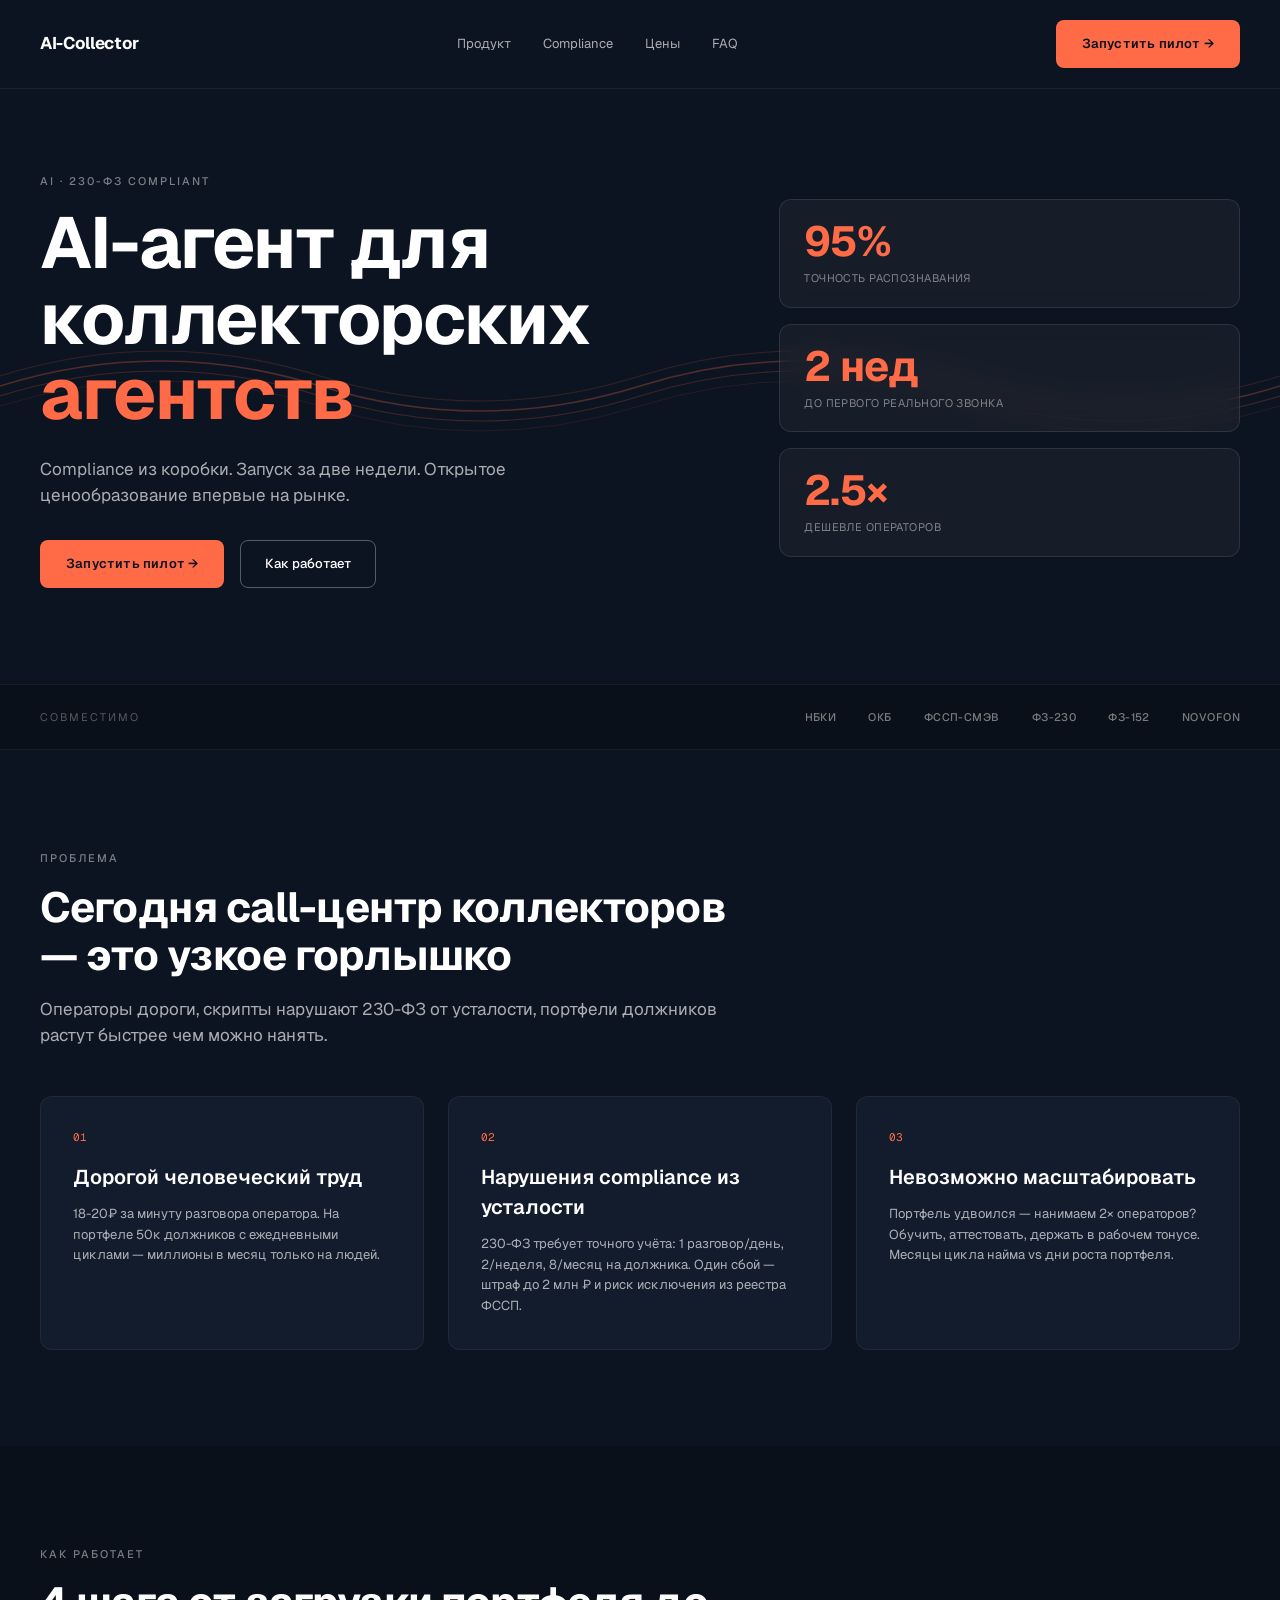
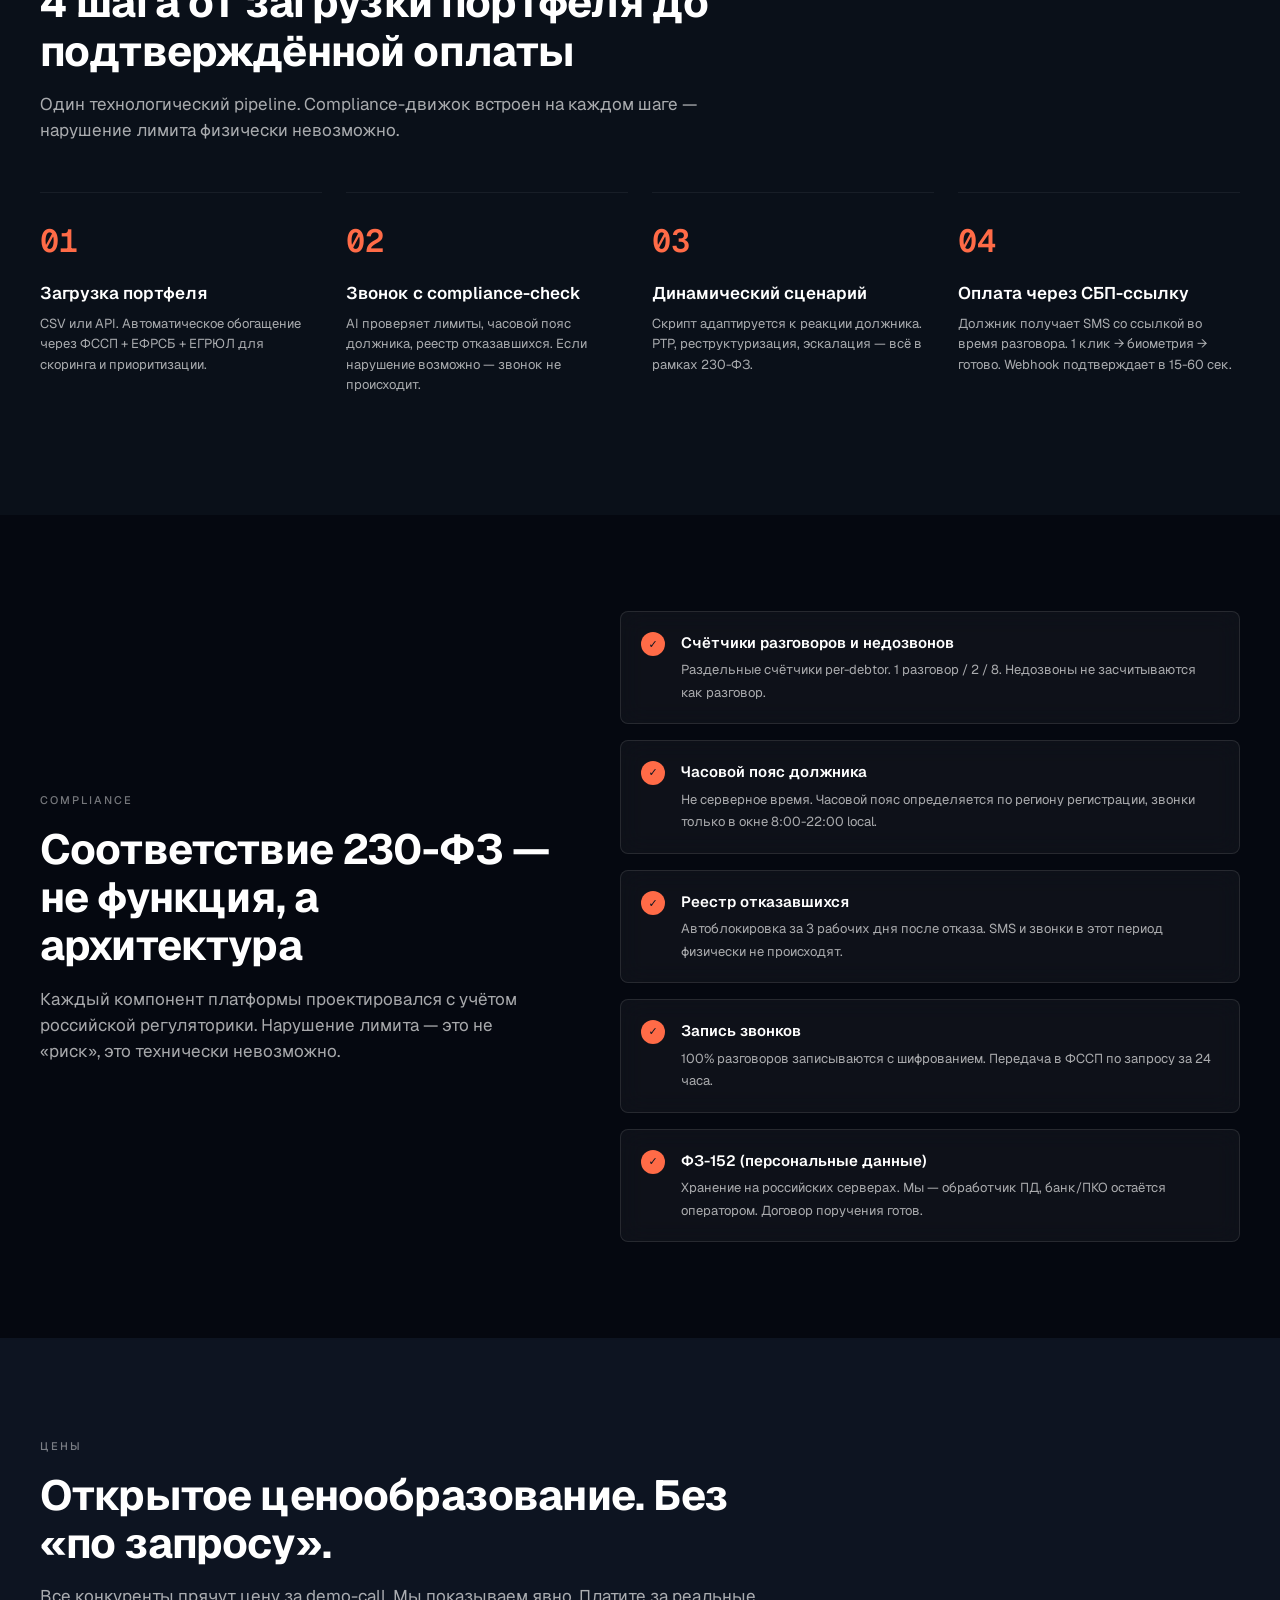
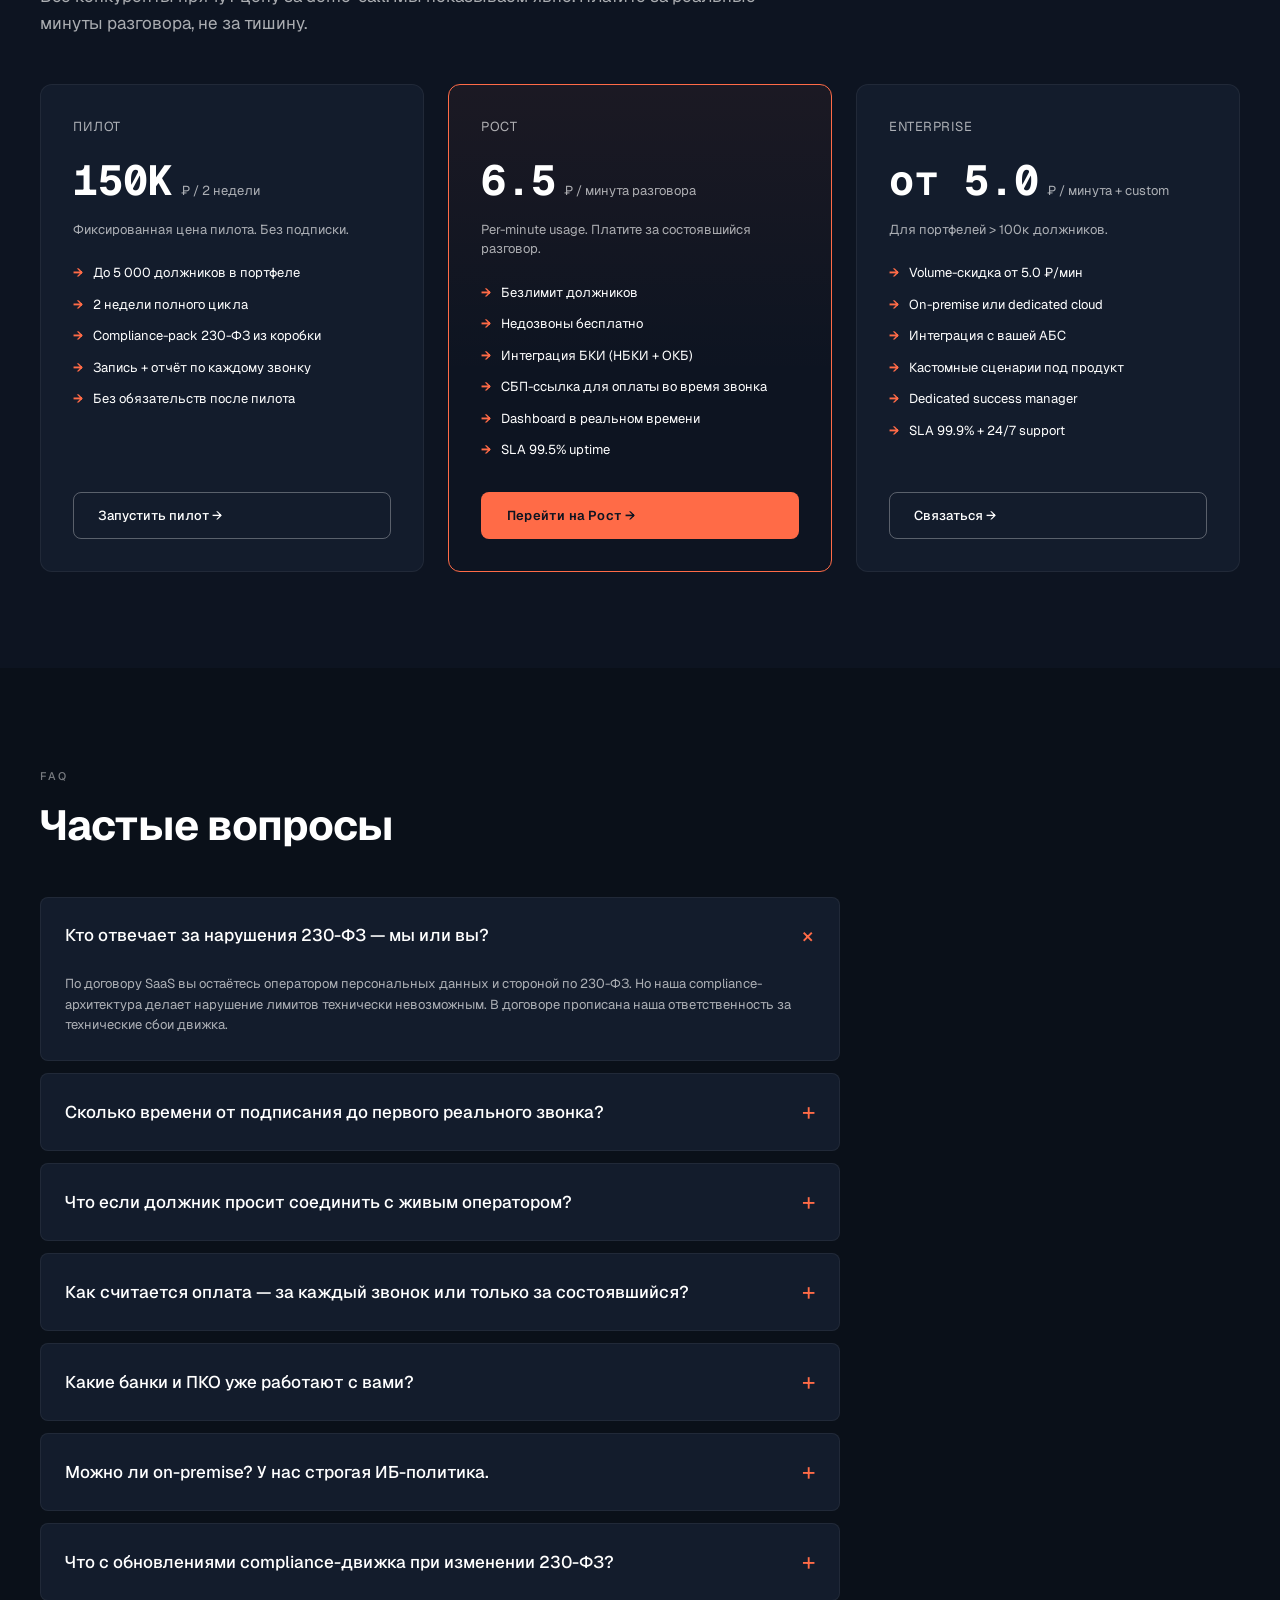
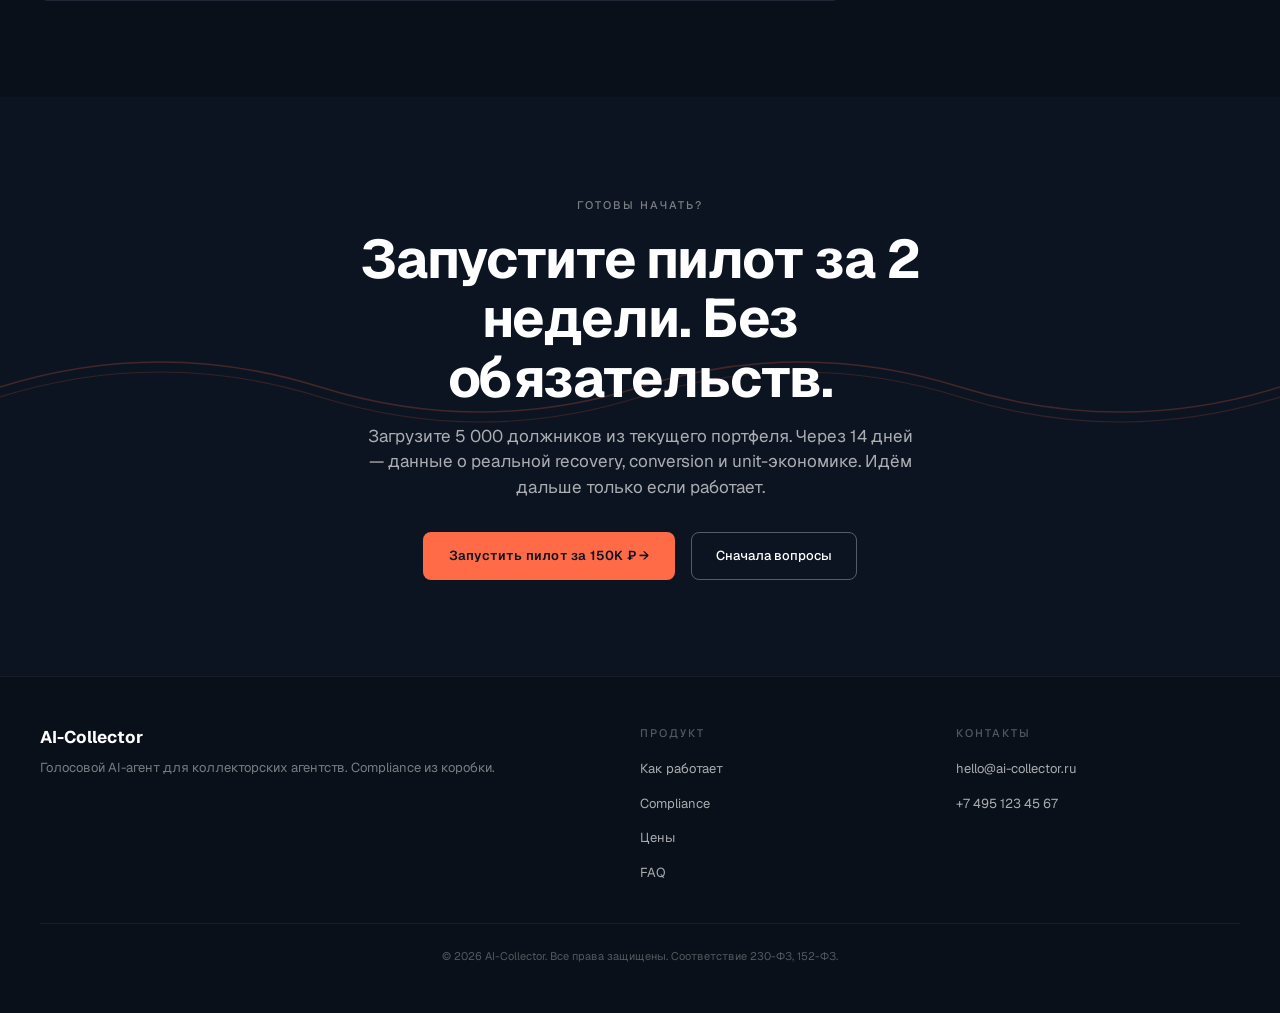
==== index.html @ 18d07b57 "fix(design): F6 remove .reveal from FAQ items — text-heavy section, animation adds nothing + fixes i" ====
<!DOCTYPE html>
<html lang="ru">
<head>
  <meta charset="UTF-8">
  <meta name="viewport" content="width=device-width, initial-scale=1.0">
  <title>AI-Collector — голосовой AI-агент для коллекторских агентств</title>
  <meta name="description" content="Compliance из коробки. Запуск за две недели. Открытое ценообразование впервые на рынке российских коллекторских ПКО.">

  <!-- SEO -->
  <link rel="canonical" href="https://shmelkovfedor.github.io/ai-collector-site/">
  <meta name="keywords" content="AI коллектор, голосовой бот, 230-ФЗ, коллекторские агентства, ПКО, взыскание задолженности">

  <!-- Open Graph -->
  <meta property="og:type" content="website">
  <meta property="og:title" content="AI-Collector — голосовой AI-агент для коллекторских агентств">
  <meta property="og:description" content="Compliance из коробки. Запуск за две недели. Открытое ценообразование впервые на рынке.">
  <meta property="og:image" content="https://shmelkovfedor.github.io/ai-collector-site/assets/og-image.png">
  <meta property="og:url" content="https://shmelkovfedor.github.io/ai-collector-site/">

  <!-- Twitter -->
  <meta name="twitter:card" content="summary_large_image">
  <meta name="twitter:title" content="AI-Collector — голосовой AI-агент для коллекторских агентств">
  <meta name="twitter:description" content="Compliance из коробки. Запуск за две недели.">
  <meta name="twitter:image" content="https://shmelkovfedor.github.io/ai-collector-site/assets/og-image.png">

  <!-- Favicon -->
  <link rel="icon" type="image/svg+xml" href="assets/favicon.svg">
  <link rel="apple-touch-icon" href="assets/apple-touch-icon.png">

  <!-- Geist font from Google Fonts CDN -->
  <link rel="preconnect" href="https://fonts.googleapis.com">
  <link rel="preconnect" href="https://fonts.gstatic.com" crossorigin>
  <link href="https://fonts.googleapis.com/css2?family=Geist:wght@400;500;600;700&family=Geist+Mono:wght@500;600&display=swap" rel="stylesheet">

  <style>
    /* ============================================
       AI-Collector — Design Tokens
       Source: <vault>/Проекты/AI-Collector/DESIGN.md
       ============================================ */

    * { margin: 0; padding: 0; box-sizing: border-box; }

    :root {
      --bg: #0D1421;
      --bg-alt: #0a1019;
      --bg-surface: #131C2C;
      --ink: #FFFFFF;
      --ink-muted: rgba(255,255,255,0.65);
      --ink-subtle: rgba(255,255,255,0.45);
      --ink-quiet: rgba(255,255,255,0.30);
      --accent: #FF6B47;
      --accent-deep: #E04E29;
      --accent-soft: rgba(255,107,71,0.12);
      --glass-bg: rgba(255,255,255,0.04);
      --glass-border: rgba(255,255,255,0.10);
      --hairline: rgba(255,255,255,0.06);
      --font-sans: 'Geist', -apple-system, system-ui, sans-serif;
      --font-mono: 'Geist Mono', ui-monospace, monospace;
      --text-xs: 11px;
      --text-sm: 13px;
      --text-base: 15px;
      --text-md: 17px;
      --text-lg: 20px;
      --text-xl: 24px;
      --text-2xl: 32px;
      --text-3xl: 42px;
      --text-4xl: 54px;
      --text-hero: 72px;
      --ls-tight: -0.02em;
      --ls-normal: 0;
      --ls-wide: 0.04em;
      --ls-extra: 2px;
      --space-1: 4px;
      --space-2: 8px;
      --space-3: 12px;
      --space-4: 16px;
      --space-5: 20px;
      --space-6: 24px;
      --space-8: 32px;
      --space-10: 40px;
      --space-12: 48px;
      --space-16: 64px;
      --space-20: 80px;
      --space-24: 96px;
      --space-32: 128px;
      --radius-sm: 4px;
      --radius-md: 8px;
      --radius-lg: 12px;
      --radius-full: 9999px;
    }

    html, body {
      background: var(--bg);
      color: var(--ink);
      font-family: var(--font-sans);
      font-size: var(--text-base);
      line-height: 1.5;
      -webkit-font-smoothing: antialiased;
      -moz-osx-font-smoothing: grayscale;
    }

    body { overflow-x: hidden; }
    a { color: inherit; text-decoration: none; }
    button { font-family: inherit; cursor: pointer; border: none; background: none; }

    .container {
      max-width: 1280px;
      margin: 0 auto;
      padding: 0 var(--space-10);
    }

    @media (max-width: 768px) {
      .container { padding: 0 var(--space-6); }
    }

    /* ============================================
       Components
       ============================================ */

    .eyebrow {
      font-size: var(--text-xs);
      letter-spacing: var(--ls-extra);
      text-transform: uppercase;
      color: var(--ink-subtle);
      font-weight: 500;
      display: inline-block;
      margin-bottom: var(--space-4);
    }

    .glass-card {
      background: var(--glass-bg);
      border: 1px solid var(--glass-border);
      backdrop-filter: blur(12px);
      -webkit-backdrop-filter: blur(12px);
      border-radius: var(--radius-lg);
      padding: var(--space-5) var(--space-6);
    }

    .glass-card-metric {
      font-family: var(--font-sans);
      font-size: var(--text-3xl);
      font-weight: 700;
      color: var(--accent);
      font-variant-numeric: tabular-nums;
      line-height: 1;
      letter-spacing: var(--ls-tight);
    }

    .glass-card-label {
      font-size: var(--text-xs);
      color: var(--ink-subtle);
      margin-top: var(--space-2);
      letter-spacing: var(--ls-wide);
      text-transform: uppercase;
    }

    .cta-primary {
      background: var(--accent);
      color: var(--bg);
      padding: 14px 26px;
      border-radius: var(--radius-md);
      font-weight: 600;
      font-size: var(--text-sm);
      letter-spacing: 0.2px;
      transition: background-color 120ms ease-out;
      display: inline-flex;
      align-items: center;
      gap: 8px;
    }

    .cta-primary:hover { background: var(--accent-deep); }

    .cta-ghost {
      background: transparent;
      color: var(--ink);
      border: 1px solid var(--ink-quiet);
      padding: 13px 24px;
      border-radius: var(--radius-md);
      font-weight: 500;
      font-size: var(--text-sm);
      transition: border-color 120ms ease-out, background-color 120ms ease-out;
      display: inline-flex;
      align-items: center;
      gap: 8px;
    }

    .cta-ghost:hover {
      border-color: var(--ink-subtle);
      background: rgba(255,255,255,0.02);
    }

    .voice-wave {
      position: absolute;
      top: 50%;
      left: 0;
      width: 100%;
      height: 200px;
      transform: translateY(-50%);
      pointer-events: none;
      z-index: 0;
    }

    /* ============================================
       Top Navigation
       ============================================ */

    .nav {
      background: var(--bg);
      padding: var(--space-5) 0;
      border-bottom: 1px solid var(--hairline);
      position: sticky;
      top: 0;
      z-index: 100;
    }

    .nav-inner {
      display: flex;
      justify-content: space-between;
      align-items: center;
    }

    .nav-logo {
      font-weight: 700;
      font-size: var(--text-md);
      letter-spacing: var(--ls-tight);
      color: var(--ink);
    }

    .nav-links {
      display: flex;
      gap: var(--space-8);
    }

    .nav-link {
      color: var(--ink-muted);
      font-size: var(--text-sm);
      transition: color 120ms ease-out;
    }

    .nav-link:hover { color: var(--ink); }

    @media (max-width: 768px) {
      .nav-links { display: none; }
    }

    /* ============================================
       Hero Section (asymmetric 60/40 — signature)
       ============================================ */

    .hero {
      background: var(--bg);
      padding: var(--space-20) 0 var(--space-24);
      position: relative;
      overflow: hidden;
    }

    .hero-grid {
      display: grid;
      grid-template-columns: 1.5fr 1fr;
      gap: var(--space-12);
      align-items: center;
      position: relative;
      z-index: 1;
    }

    .hero-headline {
      font-size: var(--text-hero);
      font-weight: 700;
      line-height: 1.05;
      letter-spacing: var(--ls-tight);
      color: var(--ink);
      margin-bottom: var(--space-6);
    }

    .hero-headline .accent { color: var(--accent); }

    .hero-subhead {
      font-size: var(--text-md);
      color: var(--ink-muted);
      line-height: 1.55;
      margin-bottom: var(--space-8);
      max-width: 480px;
    }

    .hero-cta-row {
      display: flex;
      gap: var(--space-4);
      align-items: center;
    }

    .hero-metrics {
      display: flex;
      flex-direction: column;
      gap: var(--space-4);
    }

    @media (max-width: 1024px) {
      .hero-grid { grid-template-columns: 1fr; }
      .hero-headline { font-size: var(--text-4xl); }
      .hero-metrics { flex-direction: row; flex-wrap: wrap; }
      .hero-metrics .glass-card { flex: 1 1 30%; }
    }

    @media (max-width: 640px) {
      .hero-headline { font-size: 38px; }
      .hero-metrics { flex-direction: column; }
    }

    /* ============================================
       Logos Band
       ============================================ */

    .logos-band {
      background: var(--bg-alt);
      padding: var(--space-6) 0;
      border-top: 1px solid var(--hairline);
      border-bottom: 1px solid var(--hairline);
    }

    .logos-band-inner {
      display: flex;
      justify-content: space-between;
      align-items: center;
      gap: var(--space-8);
    }

    .logos-band-label {
      color: var(--ink-quiet);
      font-size: var(--text-xs);
      letter-spacing: var(--ls-extra);
      text-transform: uppercase;
      flex-shrink: 0;
    }

    .logos-list {
      display: flex;
      gap: var(--space-8);
      color: var(--ink-subtle);
      font-size: var(--text-xs);
      letter-spacing: var(--ls-wide);
      text-transform: uppercase;
      font-weight: 500;
    }

    @media (max-width: 768px) {
      .logos-band-inner { flex-direction: column; gap: var(--space-4); }
      .logos-list { flex-wrap: wrap; justify-content: center; gap: var(--space-5); }
    }

    /* ============================================
       Section base + Problem
       ============================================ */

    .section {
      padding: var(--space-24) 0;
      background: var(--bg);
    }

    .section-header {
      text-align: left;
      margin-bottom: var(--space-12);
      max-width: 720px;
    }

    .section-title {
      font-size: var(--text-3xl);
      font-weight: 700;
      letter-spacing: var(--ls-tight);
      line-height: 1.15;
      color: var(--ink);
      margin-bottom: var(--space-4);
    }

    .section-subtitle {
      font-size: var(--text-md);
      color: var(--ink-muted);
      line-height: 1.55;
    }

    .problem-grid {
      display: grid;
      grid-template-columns: repeat(3, 1fr);
      gap: var(--space-6);
    }

    .problem-card {
      padding: var(--space-8);
      border: 1px solid var(--hairline);
      border-radius: var(--radius-lg);
      background: var(--bg-surface);
    }

    .problem-card-num {
      font-family: var(--font-mono);
      font-size: var(--text-xs);
      letter-spacing: var(--ls-wide);
      color: var(--accent);
      margin-bottom: var(--space-4);
    }

    .problem-card-title {
      font-size: var(--text-lg);
      font-weight: 600;
      margin-bottom: var(--space-3);
      color: var(--ink);
    }

    .problem-card-body {
      font-size: var(--text-sm);
      color: var(--ink-muted);
      line-height: 1.6;
    }

    @media (max-width: 1024px) {
      .problem-grid { grid-template-columns: 1fr; }
    }

    /* ============================================
       How it Works (4-step pipeline)
       ============================================ */

    .how-grid {
      display: grid;
      grid-template-columns: repeat(4, 1fr);
      gap: var(--space-6);
    }

    .how-step {
      padding: var(--space-6) 0;
      border-top: 1px solid var(--hairline);
      position: relative;
    }

    .how-step-num {
      font-family: var(--font-mono);
      font-size: var(--text-2xl);
      font-weight: 600;
      color: var(--accent);
      font-variant-numeric: tabular-nums;
      margin-bottom: var(--space-4);
    }

    .how-step-title {
      font-size: var(--text-md);
      font-weight: 600;
      margin-bottom: var(--space-2);
      color: var(--ink);
    }

    .how-step-body {
      font-size: var(--text-sm);
      color: var(--ink-muted);
      line-height: 1.55;
    }

    @media (max-width: 1024px) {
      .how-grid { grid-template-columns: repeat(2, 1fr); }
    }

    @media (max-width: 640px) {
      .how-grid { grid-template-columns: 1fr; }
    }

    /* ============================================
       Compliance (darkest contrast)
       ============================================ */

    .compliance {
      padding: var(--space-24) 0;
      background: #050810;
      position: relative;
      overflow: hidden;
    }

    .compliance-grid {
      display: grid;
      grid-template-columns: 1fr 1.2fr;
      gap: var(--space-16);
      align-items: center;
    }

    .compliance-list {
      display: flex;
      flex-direction: column;
      gap: var(--space-4);
    }

    .compliance-item {
      display: flex;
      gap: var(--space-4);
      align-items: flex-start;
      padding: var(--space-5);
      background: var(--glass-bg);
      border: 1px solid var(--glass-border);
      backdrop-filter: blur(12px);
      -webkit-backdrop-filter: blur(12px);
      border-radius: var(--radius-md);
    }

    .compliance-item-mark {
      flex-shrink: 0;
      width: 24px;
      height: 24px;
      border-radius: var(--radius-full);
      background: var(--accent);
      color: var(--bg);
      display: flex;
      align-items: center;
      justify-content: center;
      font-weight: 700;
      font-size: var(--text-xs);
    }

    .compliance-item-text strong {
      display: block;
      font-size: var(--text-base);
      font-weight: 600;
      margin-bottom: var(--space-1);
      color: var(--ink);
    }

    .compliance-item-text span {
      font-size: var(--text-sm);
      color: var(--ink-muted);
      line-height: 1.55;
    }

    @media (max-width: 1024px) {
      .compliance-grid { grid-template-columns: 1fr; gap: var(--space-12); }
    }

    /* ============================================
       Pricing (3 tiers)
       ============================================ */

    .pricing-grid {
      display: grid;
      grid-template-columns: repeat(3, 1fr);
      gap: var(--space-6);
    }

    .pricing-card {
      padding: var(--space-8);
      border: 1px solid var(--hairline);
      border-radius: var(--radius-lg);
      background: var(--bg-surface);
      display: flex;
      flex-direction: column;
    }

    .pricing-card.featured {
      border-color: var(--accent);
      background: linear-gradient(180deg, rgba(255,107,71,0.06), transparent 60%);
    }

    .pricing-tier {
      font-size: var(--text-sm);
      color: var(--ink-muted);
      letter-spacing: var(--ls-wide);
      text-transform: uppercase;
      margin-bottom: var(--space-3);
    }

    .pricing-price {
      display: flex;
      align-items: baseline;
      gap: var(--space-2);
      margin-bottom: var(--space-2);
    }

    .pricing-price-amount {
      font-family: var(--font-mono);
      font-size: var(--text-3xl);
      font-weight: 700;
      color: var(--ink);
    }

    .pricing-price-unit {
      font-size: var(--text-sm);
      color: var(--ink-muted);
    }

    .pricing-tagline {
      font-size: var(--text-sm);
      color: var(--ink-muted);
      margin-bottom: var(--space-6);
    }

    .pricing-features {
      list-style: none;
      display: flex;
      flex-direction: column;
      gap: var(--space-3);
      margin-bottom: var(--space-8);
      flex-grow: 1;
    }

    .pricing-features li {
      font-size: var(--text-sm);
      color: var(--ink);
      padding-left: var(--space-5);
      position: relative;
    }

    .pricing-features li::before {
      content: "\2192";
      position: absolute;
      left: 0;
      color: var(--accent);
      font-weight: 700;
    }

    @media (max-width: 1024px) {
      .pricing-grid { grid-template-columns: 1fr; }
    }

    /* ============================================
       FAQ (accordion via <details>)
       ============================================ */

    .faq-list {
      display: flex;
      flex-direction: column;
      gap: var(--space-3);
      max-width: 800px;
    }

    .faq-item {
      border: 1px solid var(--hairline);
      border-radius: var(--radius-md);
      background: var(--bg-surface);
      overflow: hidden;
    }

    .faq-item summary {
      padding: var(--space-5) var(--space-6);
      font-size: var(--text-md);
      font-weight: 500;
      color: var(--ink);
      cursor: pointer;
      list-style: none;
      display: flex;
      justify-content: space-between;
      align-items: center;
      user-select: none;
    }

    .faq-item summary::-webkit-details-marker { display: none; }

    .faq-item summary::after {
      content: "+";
      color: var(--accent);
      font-size: var(--text-xl);
      font-weight: 400;
      transition: transform 200ms ease-out;
    }

    .faq-item[open] summary::after {
      transform: rotate(45deg);
    }

    .faq-item-body {
      padding: 0 var(--space-6) var(--space-6);
      font-size: var(--text-sm);
      color: var(--ink-muted);
      line-height: 1.6;
    }

    /* ============================================
       Final CTA + Footer
       ============================================ */

    .final-cta {
      padding: var(--space-24) 0;
      background: var(--bg);
      text-align: center;
      position: relative;
      overflow: hidden;
    }

    .final-cta-title {
      font-size: var(--text-4xl);
      font-weight: 700;
      letter-spacing: var(--ls-tight);
      line-height: 1.1;
      color: var(--ink);
      margin-bottom: var(--space-4);
      max-width: 700px;
      margin-left: auto;
      margin-right: auto;
    }

    .final-cta-subtitle {
      font-size: var(--text-md);
      color: var(--ink-muted);
      margin-bottom: var(--space-8);
      max-width: 560px;
      margin-left: auto;
      margin-right: auto;
    }

    .footer {
      padding: var(--space-12) 0;
      background: var(--bg-alt);
      border-top: 1px solid var(--hairline);
    }

    .footer-inner {
      display: grid;
      grid-template-columns: 2fr 1fr 1fr;
      gap: var(--space-8);
      align-items: start;
    }

    .footer-brand {
      font-weight: 700;
      font-size: var(--text-md);
      margin-bottom: var(--space-2);
    }

    .footer-tagline {
      font-size: var(--text-sm);
      color: var(--ink-subtle);
    }

    .footer-col h4 {
      font-size: var(--text-xs);
      letter-spacing: var(--ls-extra);
      text-transform: uppercase;
      color: var(--ink-quiet);
      font-weight: 500;
      margin-bottom: var(--space-4);
    }

    .footer-col ul {
      list-style: none;
      display: flex;
      flex-direction: column;
      gap: var(--space-3);
    }

    .footer-col a {
      color: var(--ink-muted);
      font-size: var(--text-sm);
      display: inline-block;
      padding: 12px 0;
      margin: -12px 0;
      transition: color 120ms ease-out;
    }

    .footer-col a:hover {
      color: var(--ink);
    }

    .footer-bottom {
      margin-top: var(--space-10);
      padding-top: var(--space-6);
      border-top: 1px solid var(--hairline);
      font-size: var(--text-xs);
      color: var(--ink-quiet);
      text-align: center;
    }

    @media (max-width: 768px) {
      .footer-inner { grid-template-columns: 1fr; gap: var(--space-6); }
      .final-cta-title { font-size: var(--text-2xl); }
    }

    /* ============================================
       Scroll-reveal motion
       ============================================ */

    .reveal {
      opacity: 0;
      transform: translateY(8px);
      transition: opacity 400ms ease-out, transform 400ms ease-out;
    }

    .reveal.visible {
      opacity: 1;
      transform: translateY(0);
    }

    @media (prefers-reduced-motion: reduce) {
      .reveal {
        opacity: 1;
        transform: none;
        transition: none;
      }
    }
  </style>
</head>
<body>
  <nav class="nav">
    <div class="container nav-inner">
      <div class="nav-logo">AI-Collector</div>
      <div class="nav-links">
        <a href="#product" class="nav-link">Продукт</a>
        <a href="#compliance" class="nav-link">Compliance</a>
        <a href="#pricing" class="nav-link">Цены</a>
        <a href="#faq" class="nav-link">FAQ</a>
      </div>
      <a href="#pilot" class="cta-primary">Запустить пилот →</a>
    </div>
  </nav>

  <section class="hero">
    <!-- Voice-wave SVG -->
    <svg class="voice-wave" viewBox="0 0 1200 200" preserveAspectRatio="none" aria-hidden="true">
      <path d="M0,100 Q150,50 300,100 T600,100 T900,100 T1200,100" stroke="#FF6B47" stroke-width="1.5" fill="none" opacity="0.28"/>
      <path d="M0,110 Q150,60 300,110 T600,110 T900,110 T1200,110" stroke="#FF6B47" stroke-width="1.2" fill="none" opacity="0.20"/>
      <path d="M0,90 Q150,40 300,90 T600,90 T900,90 T1200,90" stroke="#FF6B47" stroke-width="1" fill="none" opacity="0.16"/>
      <path d="M0,120 Q150,70 300,120 T600,120 T900,120 T1200,120" stroke="#FF6B47" stroke-width="0.8" fill="none" opacity="0.12"/>
    </svg>

    <div class="container">
      <div class="hero-grid">
        <div>
          <span class="eyebrow">AI · 230-ФЗ COMPLIANT</span>
          <h1 class="hero-headline">AI-агент для коллекторских <span class="accent">агентств</span></h1>
          <p class="hero-subhead">Compliance из коробки. Запуск за две недели. Открытое ценообразование впервые на рынке.</p>
          <div class="hero-cta-row">
            <a href="#pilot" class="cta-primary">Запустить пилот →</a>
            <a href="#how" class="cta-ghost">Как работает</a>
          </div>
        </div>
        <div class="hero-metrics">
          <div class="glass-card reveal">
            <div class="glass-card-metric">95%</div>
            <div class="glass-card-label">точность распознавания</div>
          </div>
          <div class="glass-card reveal">
            <div class="glass-card-metric">2 нед</div>
            <div class="glass-card-label">до первого реального звонка</div>
          </div>
          <div class="glass-card reveal">
            <div class="glass-card-metric">2.5×</div>
            <div class="glass-card-label">дешевле операторов</div>
          </div>
        </div>
      </div>
    </div>
  </section>

  <div class="logos-band">
    <div class="container logos-band-inner">
      <span class="logos-band-label">Совместимо</span>
      <div class="logos-list">
        <span>НБКИ</span>
        <span>ОКБ</span>
        <span>ФССП-СМЭВ</span>
        <span>ФЗ-230</span>
        <span>ФЗ-152</span>
        <span>Novofon</span>
      </div>
    </div>
  </div>

  <section class="section" id="product">
    <div class="container">
      <div class="section-header">
        <span class="eyebrow">Проблема</span>
        <h2 class="section-title">Сегодня call-центр коллекторов — это узкое горлышко</h2>
        <p class="section-subtitle">Операторы дороги, скрипты нарушают 230-ФЗ от усталости, портфели должников растут быстрее чем можно нанять.</p>
      </div>
      <div class="problem-grid">
        <div class="problem-card reveal">
          <div class="problem-card-num">01</div>
          <div class="problem-card-title">Дорогой человеческий труд</div>
          <div class="problem-card-body">18-20₽ за минуту разговора оператора. На портфеле 50к должников с ежедневными циклами — миллионы в месяц только на людей.</div>
        </div>
        <div class="problem-card reveal">
          <div class="problem-card-num">02</div>
          <div class="problem-card-title">Нарушения compliance из усталости</div>
          <div class="problem-card-body">230-ФЗ требует точного учёта: 1 разговор/день, 2/неделя, 8/месяц на должника. Один сбой — штраф до 2 млн ₽ и риск исключения из реестра ФССП.</div>
        </div>
        <div class="problem-card reveal">
          <div class="problem-card-num">03</div>
          <div class="problem-card-title">Невозможно масштабировать</div>
          <div class="problem-card-body">Портфель удвоился — нанимаем 2× операторов? Обучить, аттестовать, держать в рабочем тонусе. Месяцы цикла найма vs дни роста портфеля.</div>
        </div>
      </div>
    </div>
  </section>


  <section class="section" id="how" style="background: var(--bg-alt);">
    <div class="container">
      <div class="section-header">
        <span class="eyebrow">Как работает</span>
        <h2 class="section-title">4 шага от загрузки портфеля до подтверждённой оплаты</h2>
        <p class="section-subtitle">Один технологический pipeline. Compliance-движок встроен на каждом шаге — нарушение лимита физически невозможно.</p>
      </div>
      <div class="how-grid">
        <div class="how-step reveal">
          <div class="how-step-num">01</div>
          <div class="how-step-title">Загрузка портфеля</div>
          <div class="how-step-body">CSV или API. Автоматическое обогащение через ФССП + ЕФРСБ + ЕГРЮЛ для скоринга и приоритизации.</div>
        </div>
        <div class="how-step reveal">
          <div class="how-step-num">02</div>
          <div class="how-step-title">Звонок с compliance-check</div>
          <div class="how-step-body">AI проверяет лимиты, часовой пояс должника, реестр отказавшихся. Если нарушение возможно — звонок не происходит.</div>
        </div>
        <div class="how-step reveal">
          <div class="how-step-num">03</div>
          <div class="how-step-title">Динамический сценарий</div>
          <div class="how-step-body">Скрипт адаптируется к реакции должника. PTP, реструктуризация, эскалация — всё в рамках 230-ФЗ.</div>
        </div>
        <div class="how-step reveal">
          <div class="how-step-num">04</div>
          <div class="how-step-title">Оплата через СБП-ссылку</div>
          <div class="how-step-body">Должник получает SMS со ссылкой во время разговора. 1 клик → биометрия → готово. Webhook подтверждает в 15-60 сек.</div>
        </div>
      </div>
    </div>
  </section>


  <section class="compliance" id="compliance">
    <div class="container">
      <div class="compliance-grid">
        <div>
          <span class="eyebrow">Compliance</span>
          <h2 class="section-title">Соответствие 230-ФЗ — не функция, а архитектура</h2>
          <p class="section-subtitle">Каждый компонент платформы проектировался с учётом российской регуляторики. Нарушение лимита — это не «риск», это технически невозможно.</p>
        </div>
        <div class="compliance-list">
          <div class="compliance-item reveal">
            <div class="compliance-item-mark">&#10003;</div>
            <div class="compliance-item-text">
              <strong>Счётчики разговоров и недозвонов</strong>
              <span>Раздельные счётчики per-debtor. 1 разговор / 2 / 8. Недозвоны не засчитываются как разговор.</span>
            </div>
          </div>
          <div class="compliance-item reveal">
            <div class="compliance-item-mark">&#10003;</div>
            <div class="compliance-item-text">
              <strong>Часовой пояс должника</strong>
              <span>Не серверное время. Часовой пояс определяется по региону регистрации, звонки только в окне 8:00-22:00 local.</span>
            </div>
          </div>
          <div class="compliance-item reveal">
            <div class="compliance-item-mark">&#10003;</div>
            <div class="compliance-item-text">
              <strong>Реестр отказавшихся</strong>
              <span>Автоблокировка за 3 рабочих дня после отказа. SMS и звонки в этот период физически не происходят.</span>
            </div>
          </div>
          <div class="compliance-item reveal">
            <div class="compliance-item-mark">&#10003;</div>
            <div class="compliance-item-text">
              <strong>Запись звонков</strong>
              <span>100% разговоров записываются с шифрованием. Передача в ФССП по запросу за 24 часа.</span>
            </div>
          </div>
          <div class="compliance-item reveal">
            <div class="compliance-item-mark">&#10003;</div>
            <div class="compliance-item-text">
              <strong>ФЗ-152 (персональные данные)</strong>
              <span>Хранение на российских серверах. Мы — обработчик ПД, банк/ПКО остаётся оператором. Договор поручения готов.</span>
            </div>
          </div>
        </div>
      </div>
    </div>
  </section>


  <section class="section" id="pricing">
    <div class="container">
      <div class="section-header">
        <span class="eyebrow">Цены</span>
        <h2 class="section-title">Открытое ценообразование. Без «по запросу».</h2>
        <p class="section-subtitle">Все конкуренты прячут цену за demo-call. Мы показываем явно. Платите за реальные минуты разговора, не за тишину.</p>
      </div>
      <div class="pricing-grid">
        <div class="pricing-card reveal">
          <div class="pricing-tier">Пилот</div>
          <div class="pricing-price">
            <span class="pricing-price-amount">150K</span>
            <span class="pricing-price-unit">&#8381; / 2 недели</span>
          </div>
          <p class="pricing-tagline">Фиксированная цена пилота. Без подписки.</p>
          <ul class="pricing-features">
            <li>До 5 000 должников в портфеле</li>
            <li>2 недели полного цикла</li>
            <li>Compliance-pack 230-ФЗ из коробки</li>
            <li>Запись + отчёт по каждому звонку</li>
            <li>Без обязательств после пилота</li>
          </ul>
          <a href="#pilot" class="cta-ghost">Запустить пилот &rarr;</a>
        </div>
        <div class="pricing-card featured reveal">
          <div class="pricing-tier">Рост</div>
          <div class="pricing-price">
            <span class="pricing-price-amount">6.5</span>
            <span class="pricing-price-unit">&#8381; / минута разговора</span>
          </div>
          <p class="pricing-tagline">Per-minute usage. Платите за состоявшийся разговор.</p>
          <ul class="pricing-features">
            <li>Безлимит должников</li>
            <li>Недозвоны бесплатно</li>
            <li>Интеграция БКИ (НБКИ + ОКБ)</li>
            <li>СБП-ссылка для оплаты во время звонка</li>
            <li>Dashboard в реальном времени</li>
            <li>SLA 99.5% uptime</li>
          </ul>
          <a href="#pilot" class="cta-primary">Перейти на Рост &rarr;</a>
        </div>
        <div class="pricing-card reveal">
          <div class="pricing-tier">Enterprise</div>
          <div class="pricing-price">
            <span class="pricing-price-amount">от 5.0</span>
            <span class="pricing-price-unit">&#8381; / минута + custom</span>
          </div>
          <p class="pricing-tagline">Для портфелей &gt; 100к должников.</p>
          <ul class="pricing-features">
            <li>Volume-скидка от 5.0 &#8381;/мин</li>
            <li>On-premise или dedicated cloud</li>
            <li>Интеграция с вашей АБС</li>
            <li>Кастомные сценарии под продукт</li>
            <li>Dedicated success manager</li>
            <li>SLA 99.9% + 24/7 support</li>
          </ul>
          <a href="#contact" class="cta-ghost">Связаться &rarr;</a>
        </div>
      </div>
    </div>
  </section>


  <section class="section" id="faq" style="background: var(--bg-alt);">
    <div class="container">
      <div class="section-header">
        <span class="eyebrow">FAQ</span>
        <h2 class="section-title">Частые вопросы</h2>
      </div>
      <div class="faq-list">
        <details class="faq-item" open>
          <summary>Кто отвечает за нарушения 230-ФЗ — мы или вы?</summary>
          <div class="faq-item-body">По договору SaaS вы остаётесь оператором персональных данных и стороной по 230-ФЗ. Но наша compliance-архитектура делает нарушение лимитов технически невозможным. В договоре прописана наша ответственность за технические сбои движка.</div>
        </details>
        <details class="faq-item">
          <summary>Сколько времени от подписания до первого реального звонка?</summary>
          <div class="faq-item-body">Стандартный пилот — 2 недели. День 1-3: вы загружаете портфель и согласовываете скрипт. День 4-7: мы настраиваем интеграцию с вашей CRM/АБС. День 8-10: тестовая партия 100 звонков. День 11-14: полноценный пилот.</div>
        </details>
        <details class="faq-item">
          <summary>Что если должник просит соединить с живым оператором?</summary>
          <div class="faq-item-body">В тарифе «Рост» — эскалация на ваших операторов (вы передаёте список номеров доступности). В «Enterprise» — опционально наш контакт-центр 24/7. AI не пытается удерживать должника против воли — это нарушение 230-ФЗ.</div>
        </details>
        <details class="faq-item">
          <summary>Как считается оплата — за каждый звонок или только за состоявшийся?</summary>
          <div class="faq-item-body">Только за состоявшийся разговор (должник ответил + был диалог &gt; 10 сек). Недозвоны, гудки, автоответчики — бесплатно. Это отличается от конкурентов, которые берут за все попытки.</div>
        </details>
        <details class="faq-item">
          <summary>Какие банки и ПКО уже работают с вами?</summary>
          <div class="faq-item-body">Сейчас мы в стадии пилотов с первыми 3 партнёрами. Большая часть кейсов закрыта NDA. Запросите demo — пришлём список референсов в защищённом формате.</div>
        </details>
        <details class="faq-item">
          <summary>Можно ли on-premise? У нас строгая ИБ-политика.</summary>
          <div class="faq-item-body">Да, в тарифе Enterprise. Docker-контейнеры разворачиваются на вашем инфра. Воздушный gap опционально. Все ML-модели open-source (Whisper + Llama), никаких внешних API.</div>
        </details>
        <details class="faq-item">
          <summary>Что с обновлениями compliance-движка при изменении 230-ФЗ?</summary>
          <div class="faq-item-body">Обновления compliance-pack входят во все тарифы бесплатно. Мы отслеживаем поправки на Госдума.gov.ru, при изменении лимитов — обновляем движок в течение 48 часов.</div>
        </details>
      </div>
    </div>
  </section>


  <section class="final-cta" id="pilot">
    <svg class="voice-wave" viewBox="0 0 1200 200" preserveAspectRatio="none" aria-hidden="true">
      <path d="M0,100 Q150,50 300,100 T600,100 T900,100 T1200,100" stroke="#FF6B47" stroke-width="1.5" fill="none" opacity="0.22"/>
      <path d="M0,110 Q150,60 300,110 T600,110 T900,110 T1200,110" stroke="#FF6B47" stroke-width="1.2" fill="none" opacity="0.16"/>
    </svg>
    <div class="container" style="position:relative;z-index:1;">
      <span class="eyebrow">Готовы начать?</span>
      <h2 class="final-cta-title">Запустите пилот за 2 недели. Без обязательств.</h2>
      <p class="final-cta-subtitle">Загрузите 5 000 должников из текущего портфеля. Через 14 дней — данные о реальной recovery, conversion и unit-экономике. Идём дальше только если работает.</p>
      <div class="hero-cta-row" style="justify-content:center;">
        <a href="mailto:hello@ai-collector.ru" class="cta-primary">Запустить пилот за 150K &#8381; &rarr;</a>
        <a href="#faq" class="cta-ghost">Сначала вопросы</a>
      </div>
    </div>
  </section>

  <footer class="footer">
    <div class="container footer-inner">
      <div>
        <div class="footer-brand">AI-Collector</div>
        <div class="footer-tagline">Голосовой AI-агент для коллекторских агентств. Compliance из коробки.</div>
      </div>
      <div class="footer-col">
        <h4>Продукт</h4>
        <ul>
          <li><a href="#how">Как работает</a></li>
          <li><a href="#compliance">Compliance</a></li>
          <li><a href="#pricing">Цены</a></li>
          <li><a href="#faq">FAQ</a></li>
        </ul>
      </div>
      <div class="footer-col">
        <h4>Контакты</h4>
        <ul>
          <li><a href="mailto:hello@ai-collector.ru">hello@ai-collector.ru</a></li>
          <li><a href="tel:+74951234567">+7 495 123 45 67</a></li>
        </ul>
      </div>
    </div>
    <div class="container">
      <div class="footer-bottom">&copy; 2026 AI-Collector. Все права защищены. Соответствие 230-ФЗ, 152-ФЗ.</div>
    </div>
  </footer>

  <script>
    // Scroll-reveal via IntersectionObserver
    (function() {
      if (!('IntersectionObserver' in window)) {
        // Fallback: show everything immediately
        document.querySelectorAll('.reveal').forEach(el => el.classList.add('visible'));
        return;
      }

      const observer = new IntersectionObserver((entries, obs) => {
        entries.forEach((entry, i) => {
          if (entry.isIntersecting) {
            // Stagger 60ms between elements in same viewport
            setTimeout(() => entry.target.classList.add('visible'), i * 60);
            obs.unobserve(entry.target);
          }
        });
      }, { threshold: 0.1, rootMargin: '0px 0px -50px 0px' });

      document.querySelectorAll('.reveal').forEach(el => observer.observe(el));
    })();
  </script>
</body>
</html>
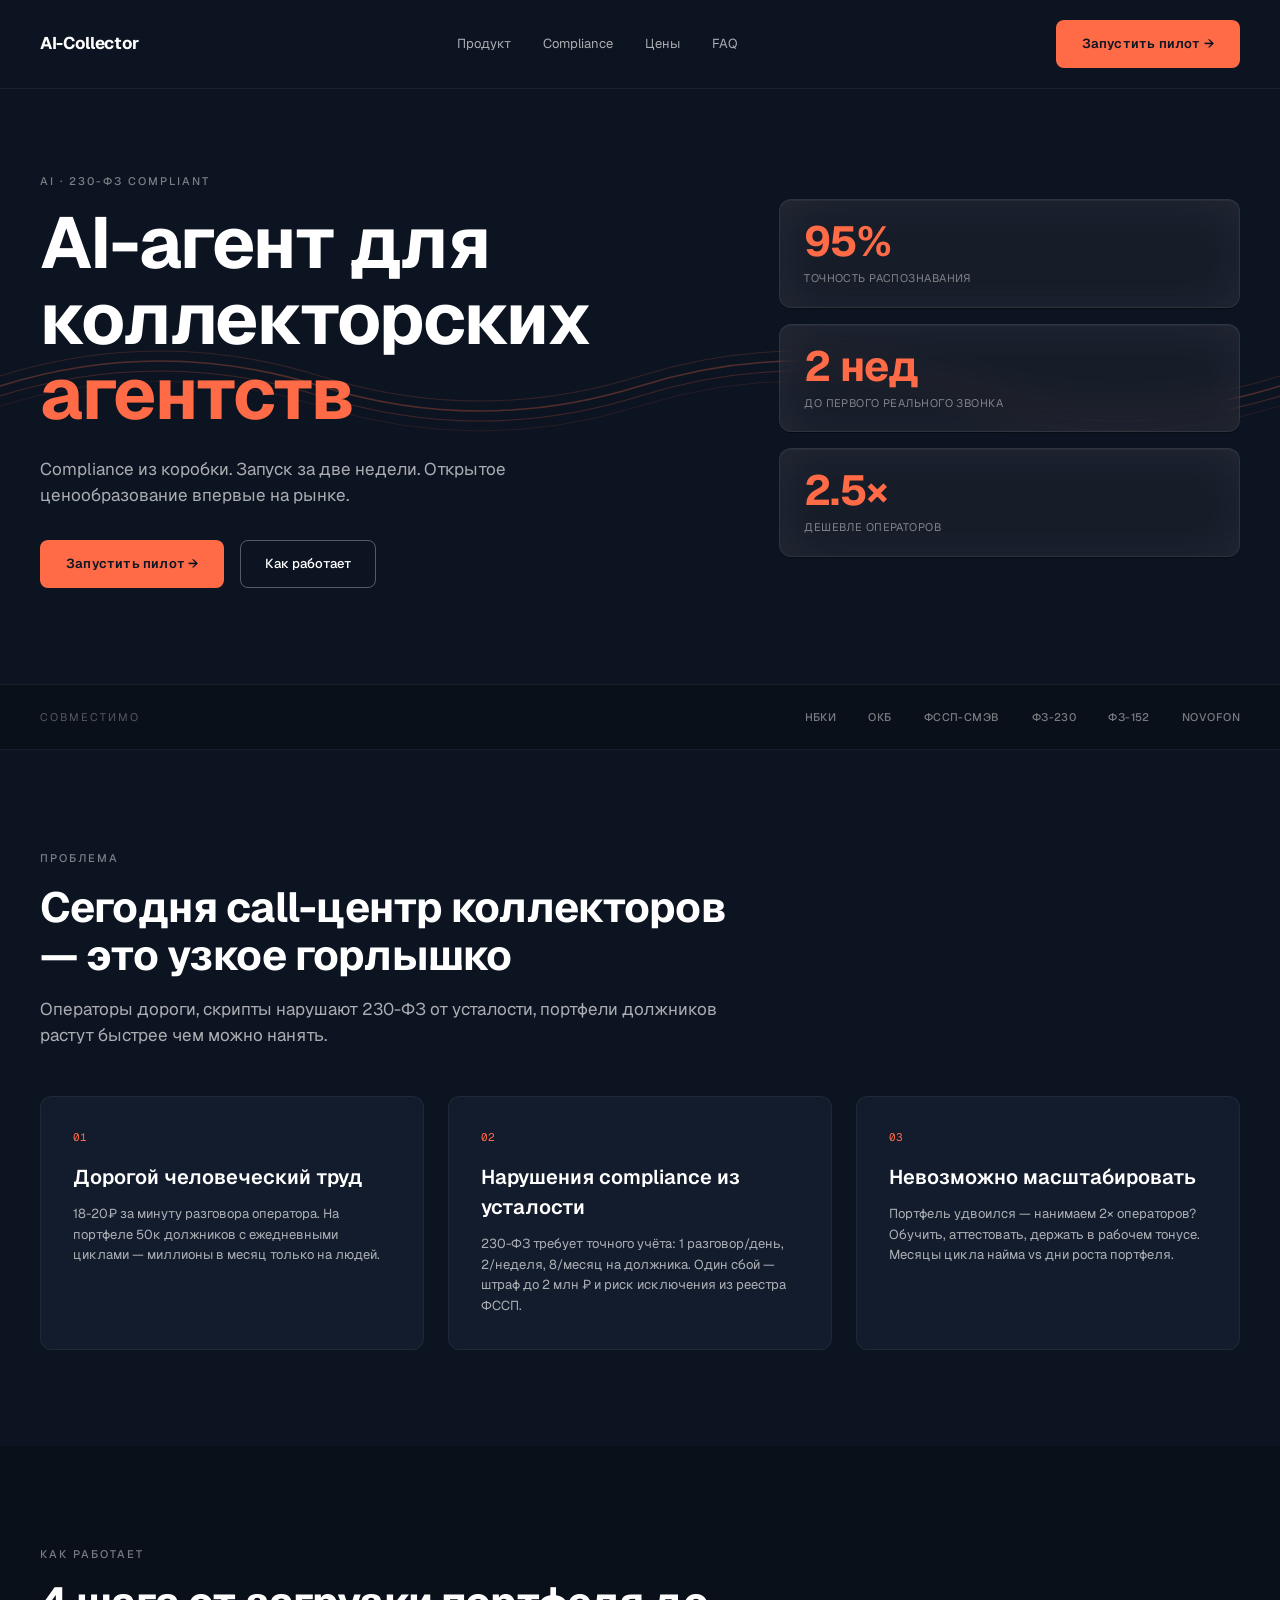
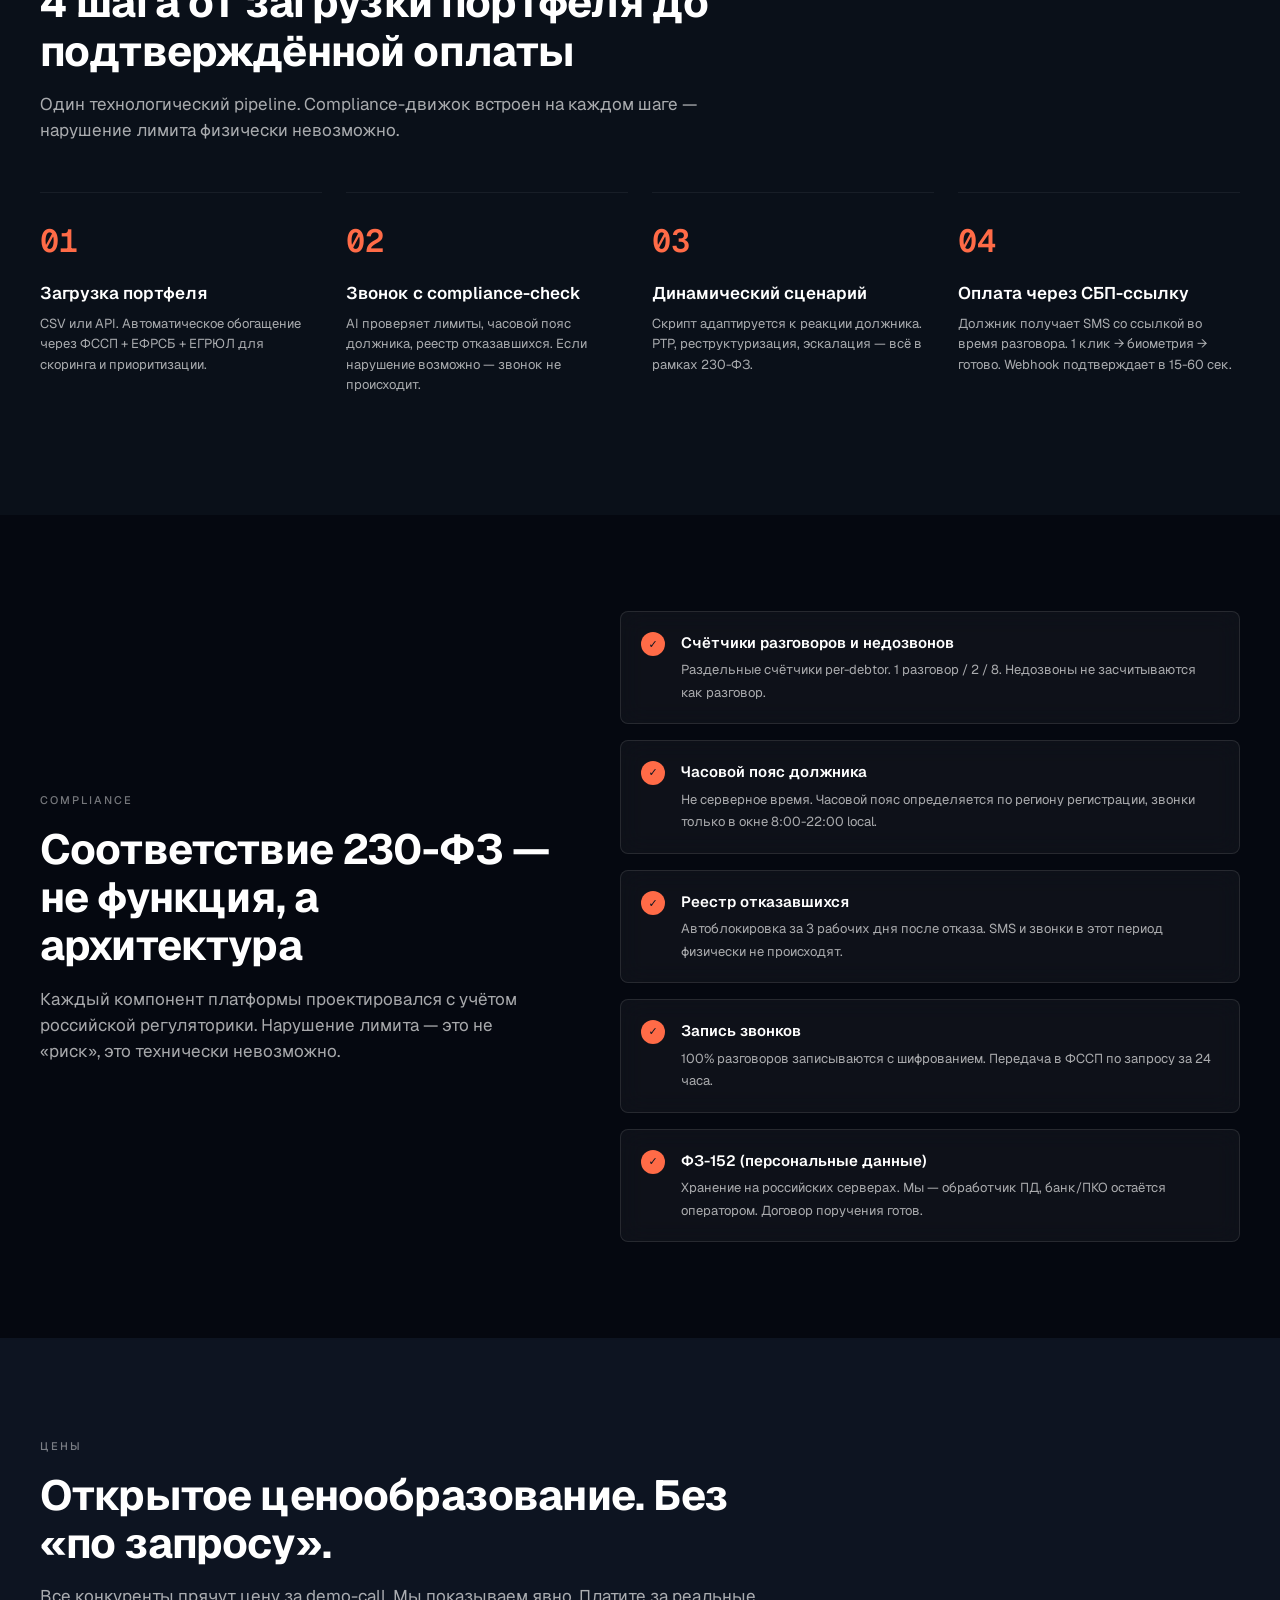
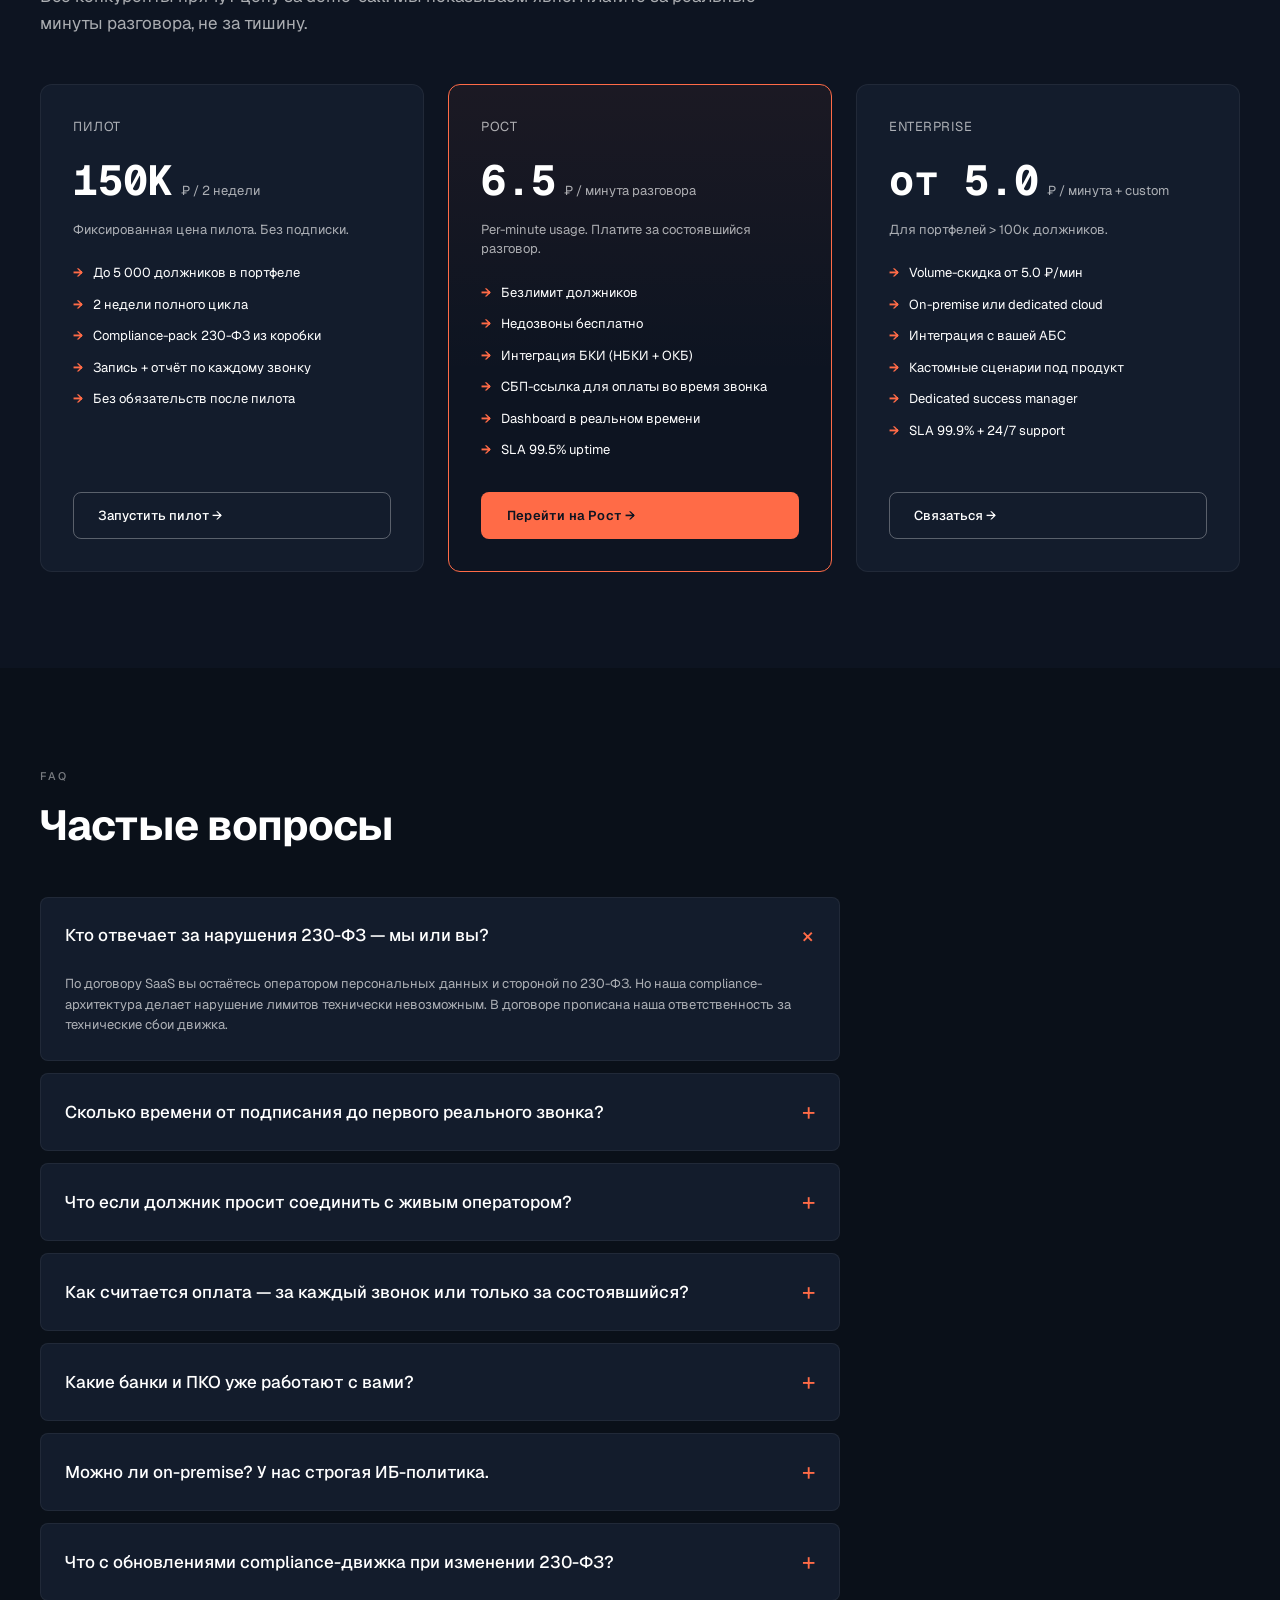
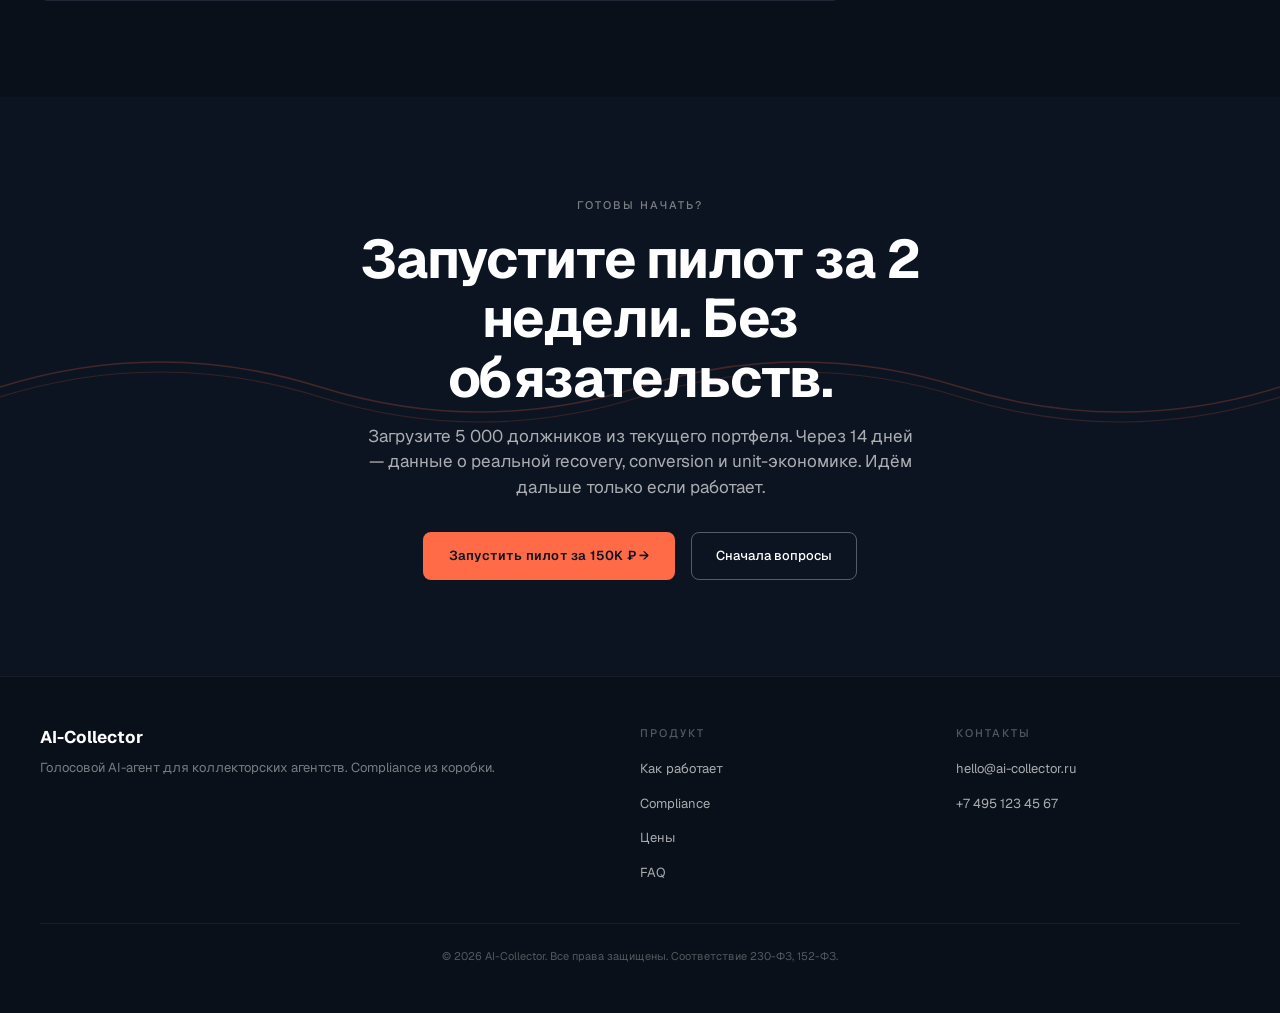
==== commit 7f87f4f1: "feat(animation): F7 add Bybit-style inset glow + coral hover-lift on glass-cards Inspired by bybit.c" ====
--- a/index.html
+++ b/index.html
@@ -134,6 +134,19 @@
       -webkit-backdrop-filter: blur(12px);
       border-radius: var(--radius-lg);
       padding: var(--space-5) var(--space-6);
+      box-shadow:
+        inset 4px 4px 50px 0 rgba(255, 255, 255, 0.06),
+        inset 0 1px 0 0 rgba(255, 255, 255, 0.04),
+        0 1px 0 0 rgba(0, 0, 0, 0.4);
+      transition: box-shadow 0.4s ease, transform 0.4s ease;
+    }
+
+    .glass-card:hover {
+      box-shadow:
+        inset 4px 4px 50px 0 rgba(255, 107, 71, 0.1),
+        inset 0 1px 0 0 rgba(255, 255, 255, 0.08),
+        0 8px 32px 0 rgba(255, 107, 71, 0.12);
+      transform: translateY(-2px);
     }
 
     .glass-card-metric {
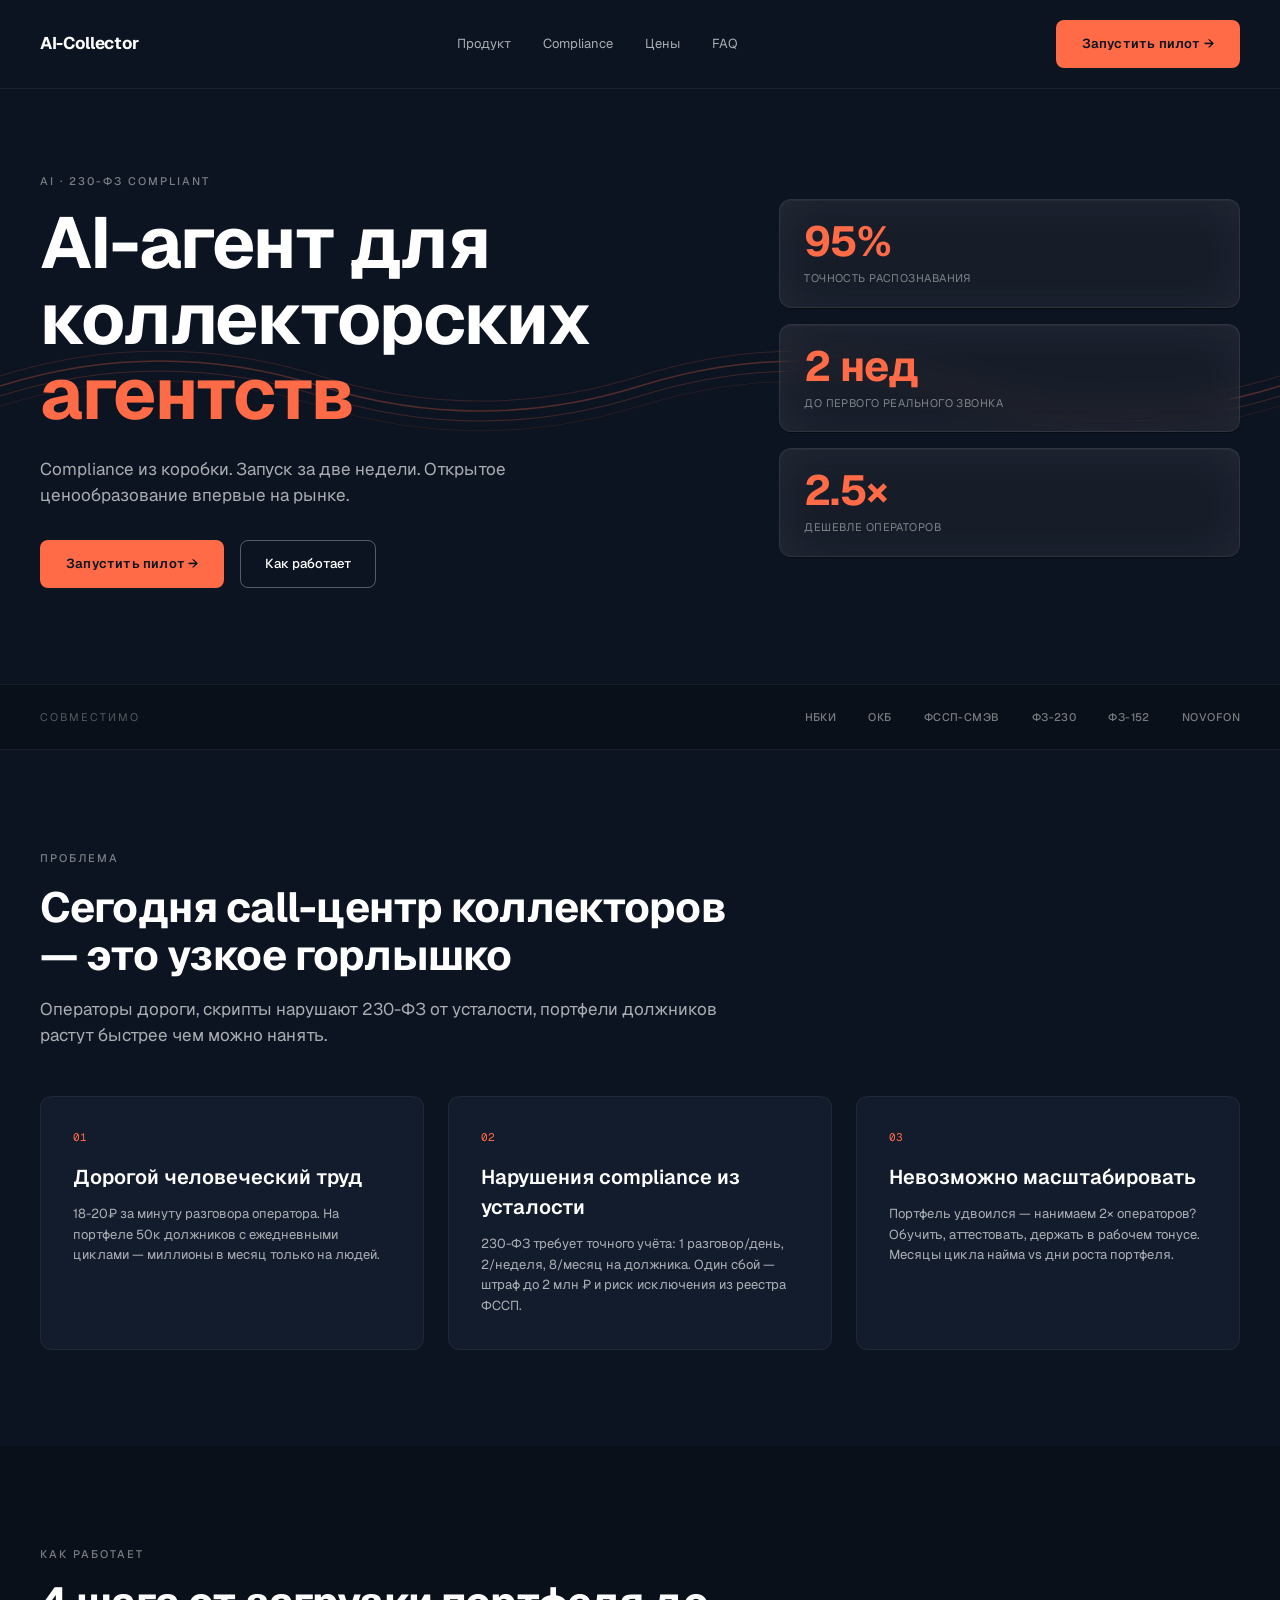
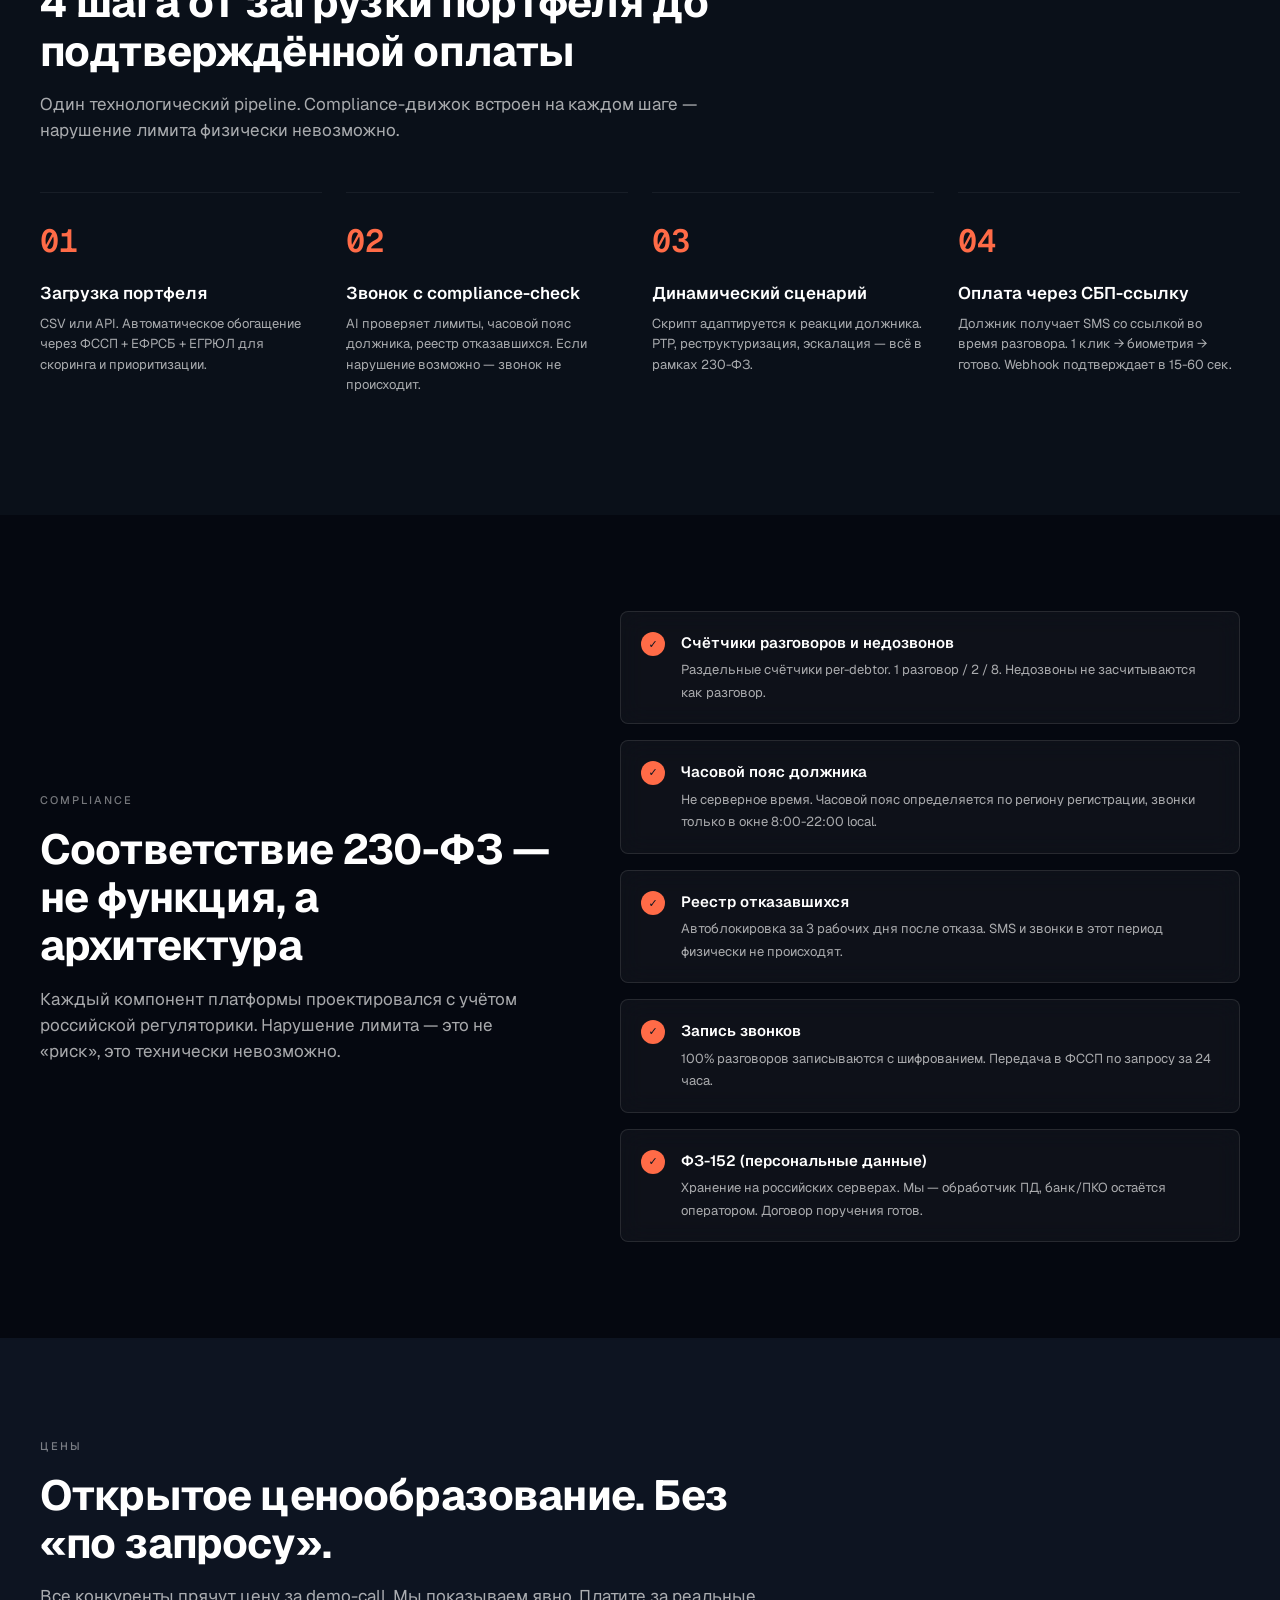
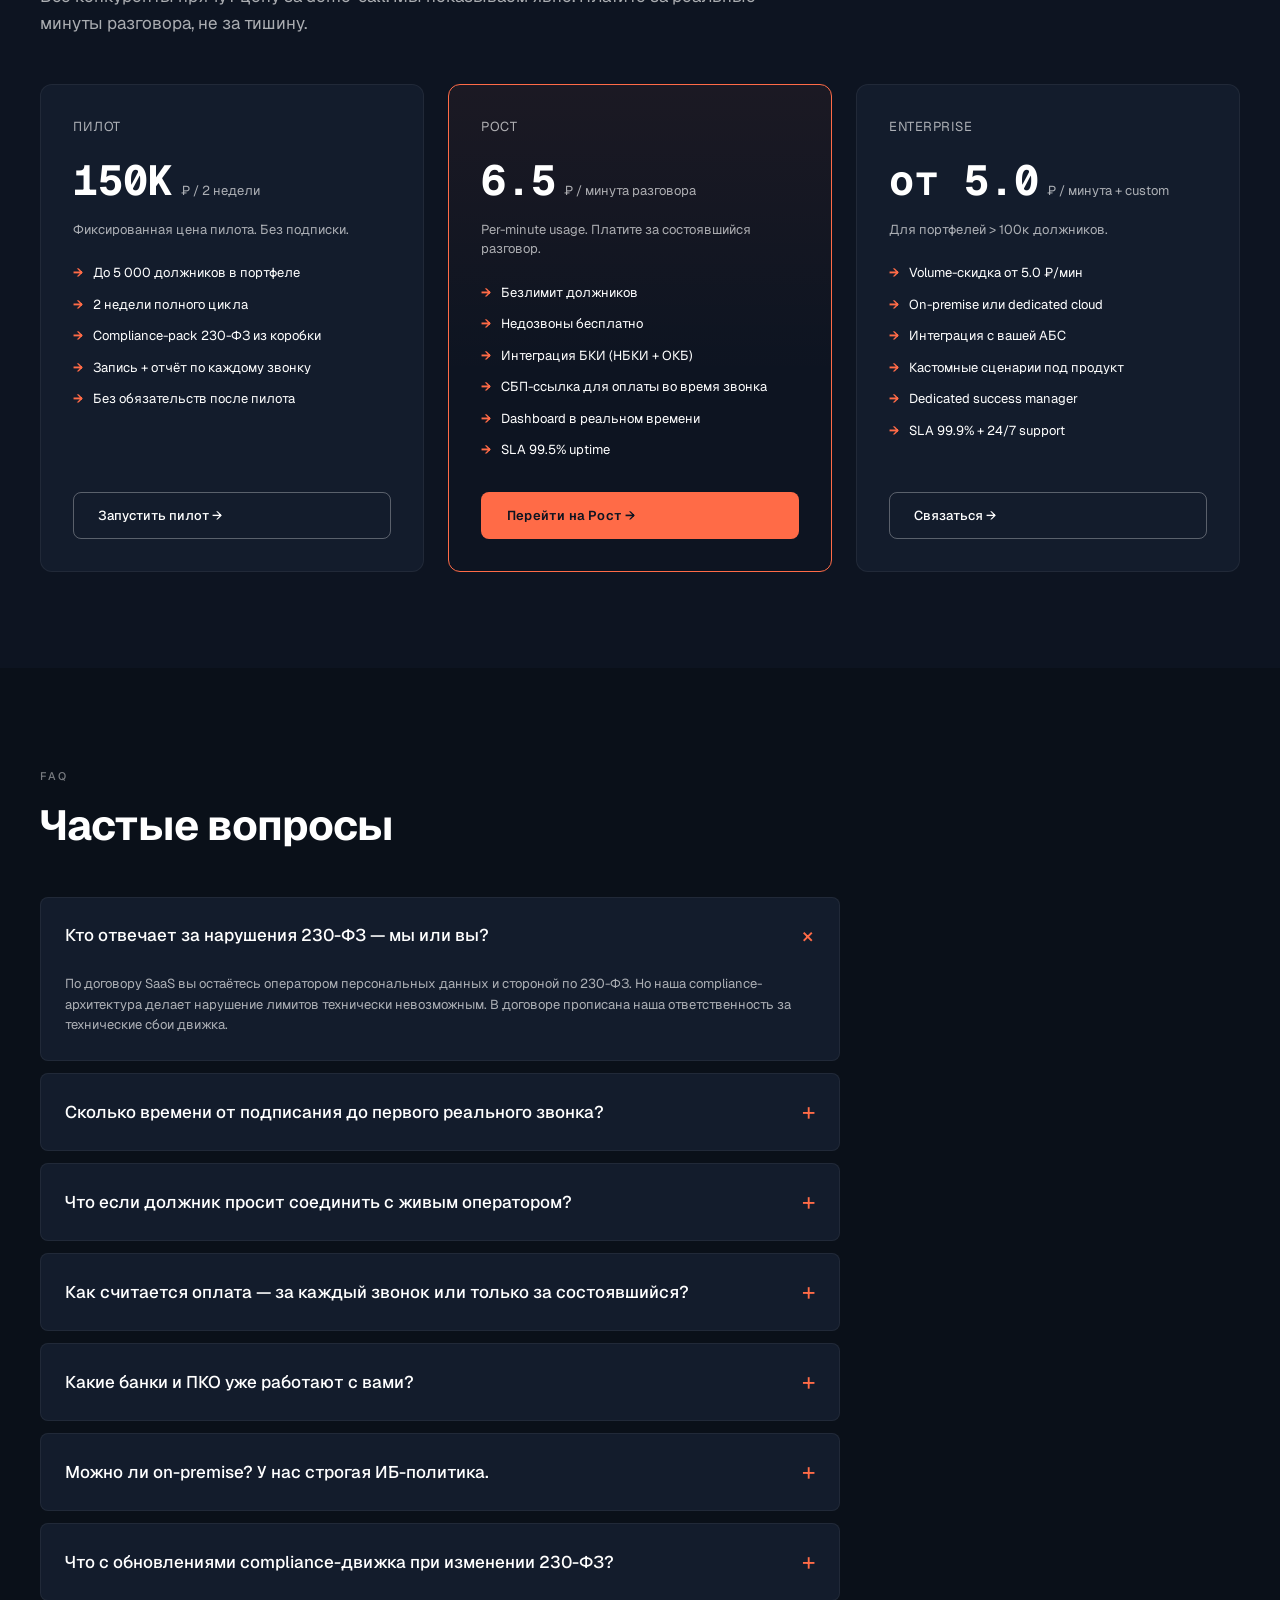
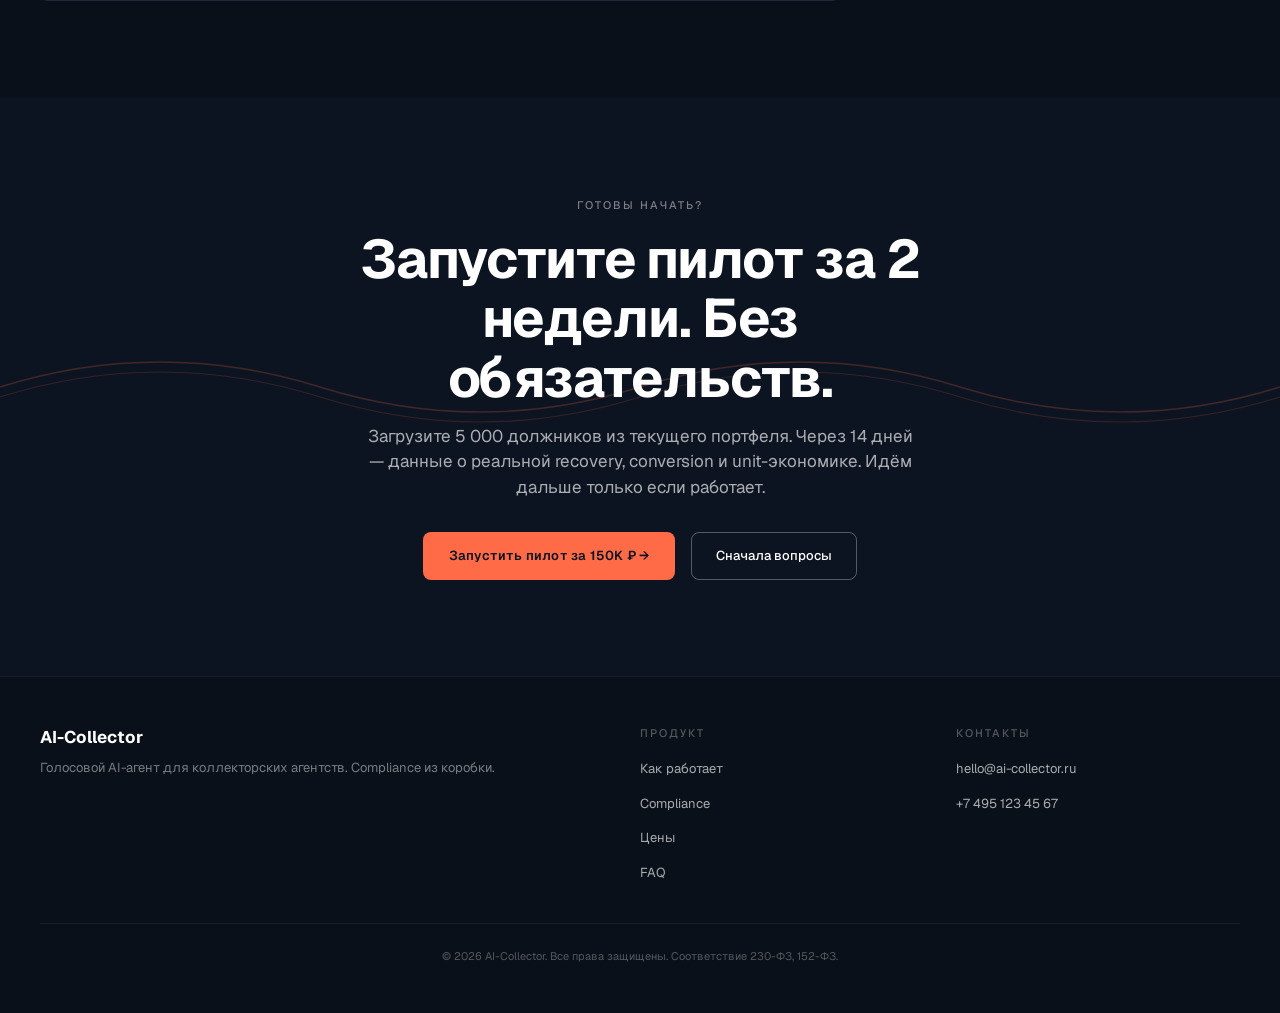
==== commit e06acb9c: "feat(animation): F8 breathing voice-wave — async opacity pulse on 4 SVG paths Inspired by Bybit's br" ====
--- a/index.html
+++ b/index.html
@@ -213,6 +213,24 @@
       z-index: 0;
     }
 
+    @keyframes wave-breath {
+      0%, 100% { opacity: var(--wave-min); }
+      50%      { opacity: var(--wave-max); }
+    }
+
+    .voice-wave path {
+      animation: wave-breath ease-in-out infinite;
+      will-change: opacity;
+    }
+    .voice-wave path:nth-child(1) { --wave-min: 0.18; --wave-max: 0.42; animation-duration: 3.2s; animation-delay: 0s;    }
+    .voice-wave path:nth-child(2) { --wave-min: 0.12; --wave-max: 0.30; animation-duration: 2.8s; animation-delay: -0.5s; }
+    .voice-wave path:nth-child(3) { --wave-min: 0.10; --wave-max: 0.24; animation-duration: 3.6s; animation-delay: -1.0s; }
+    .voice-wave path:nth-child(4) { --wave-min: 0.08; --wave-max: 0.20; animation-duration: 4.0s; animation-delay: -1.5s; }
+
+    @media (prefers-reduced-motion: reduce) {
+      .voice-wave path { animation: none; }
+    }
+
     /* ============================================
        Top Navigation
        ============================================ */
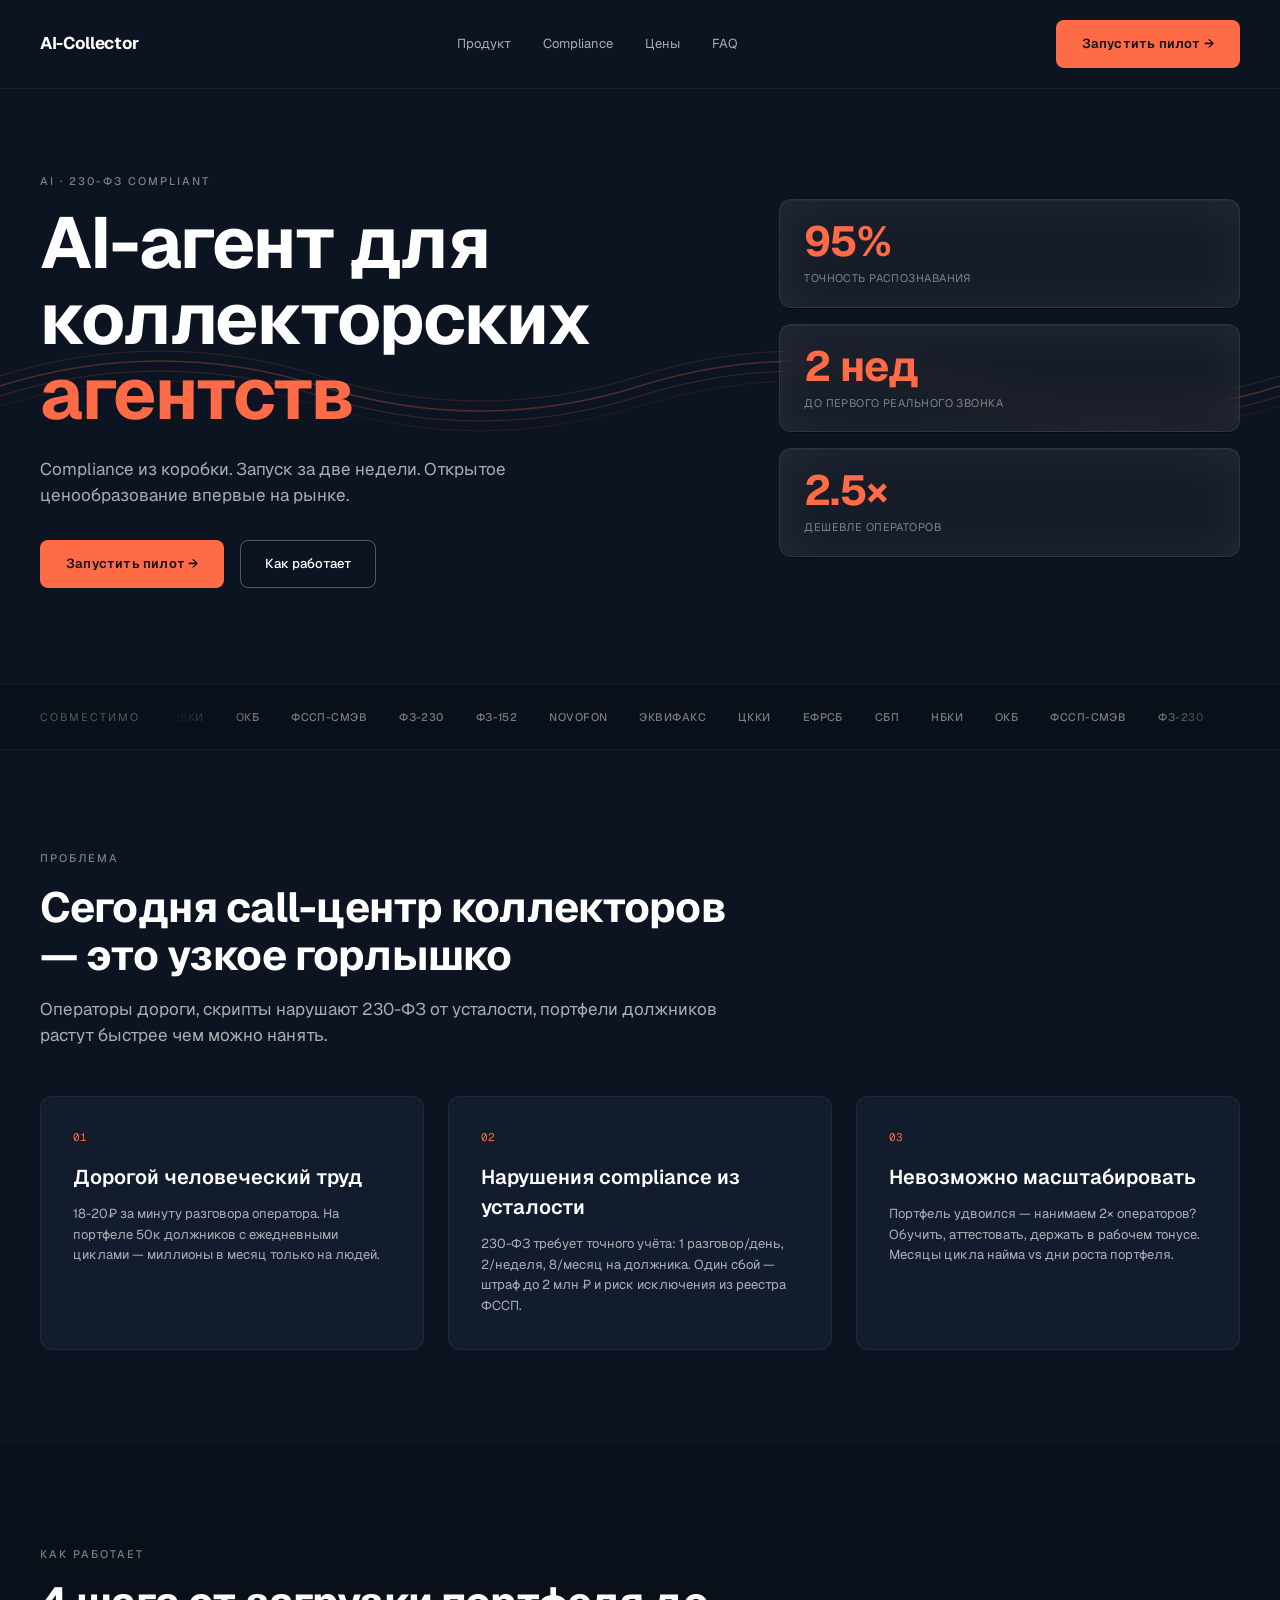
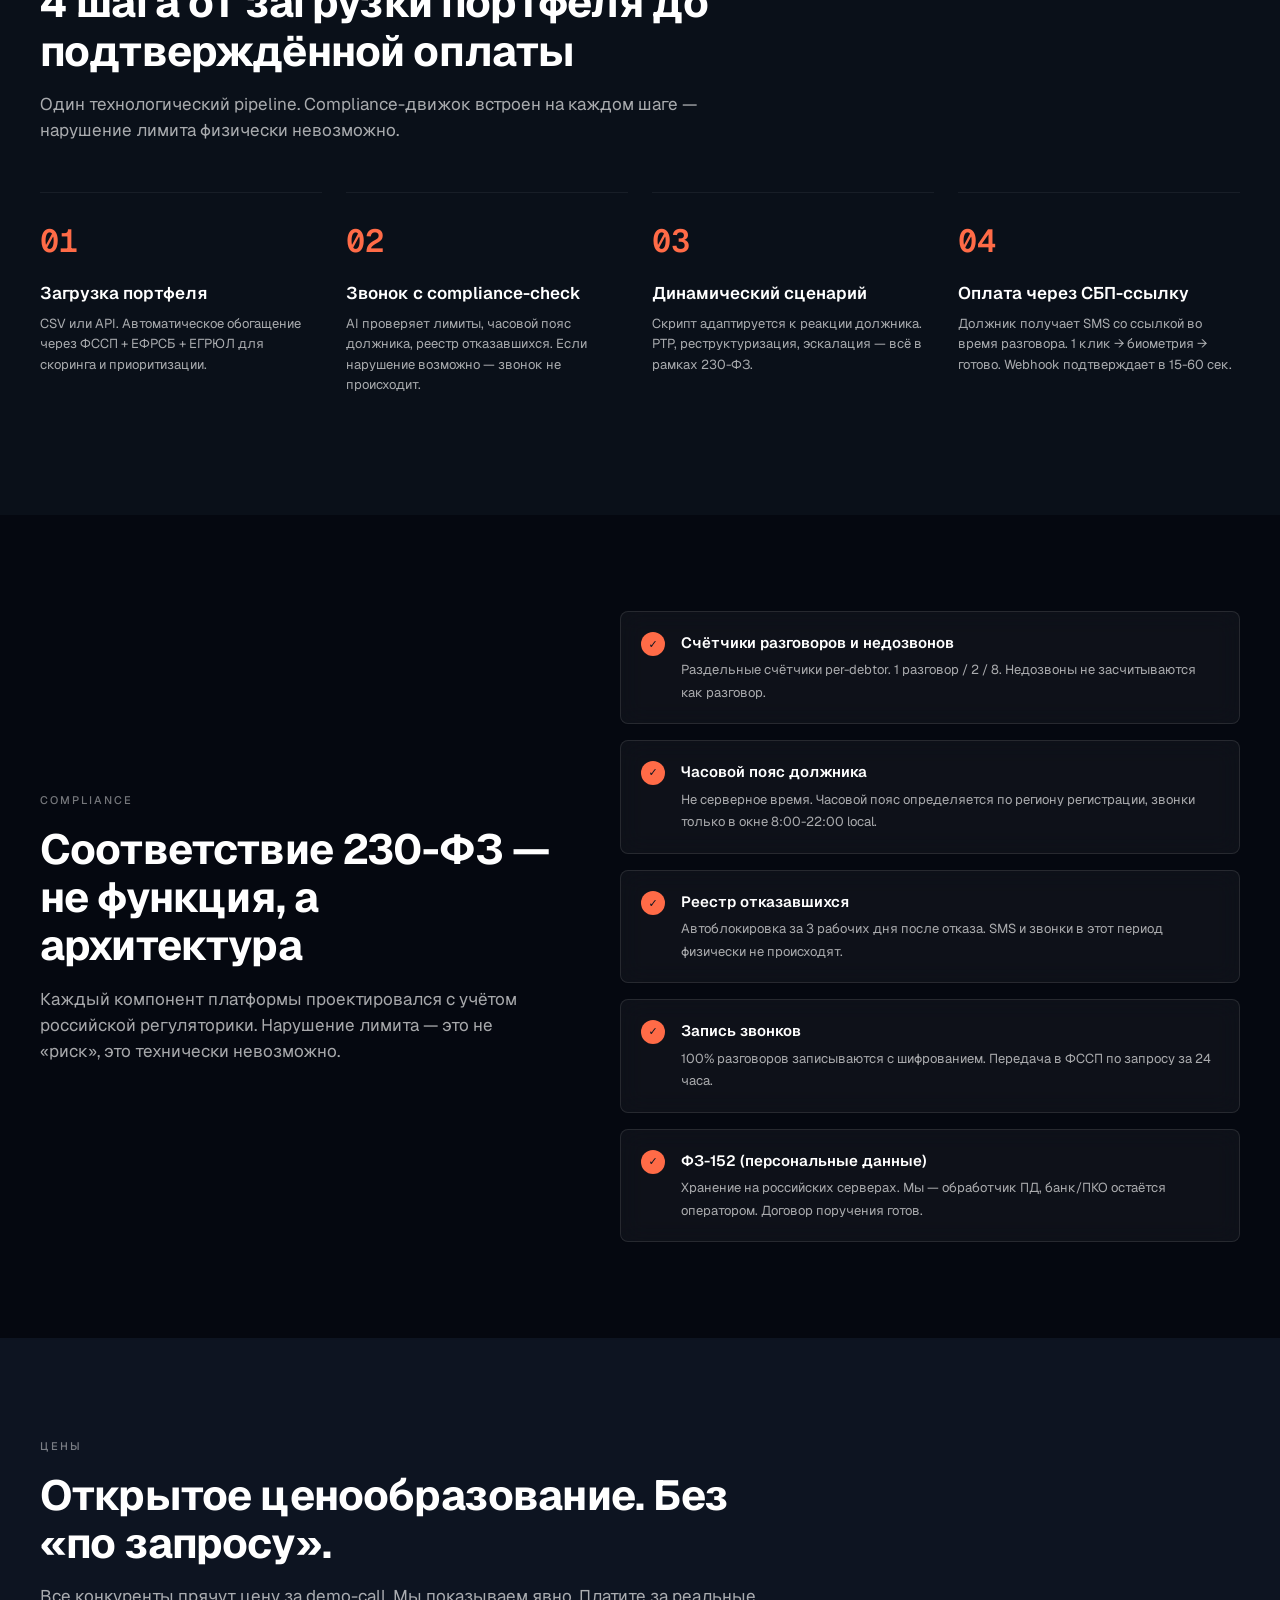
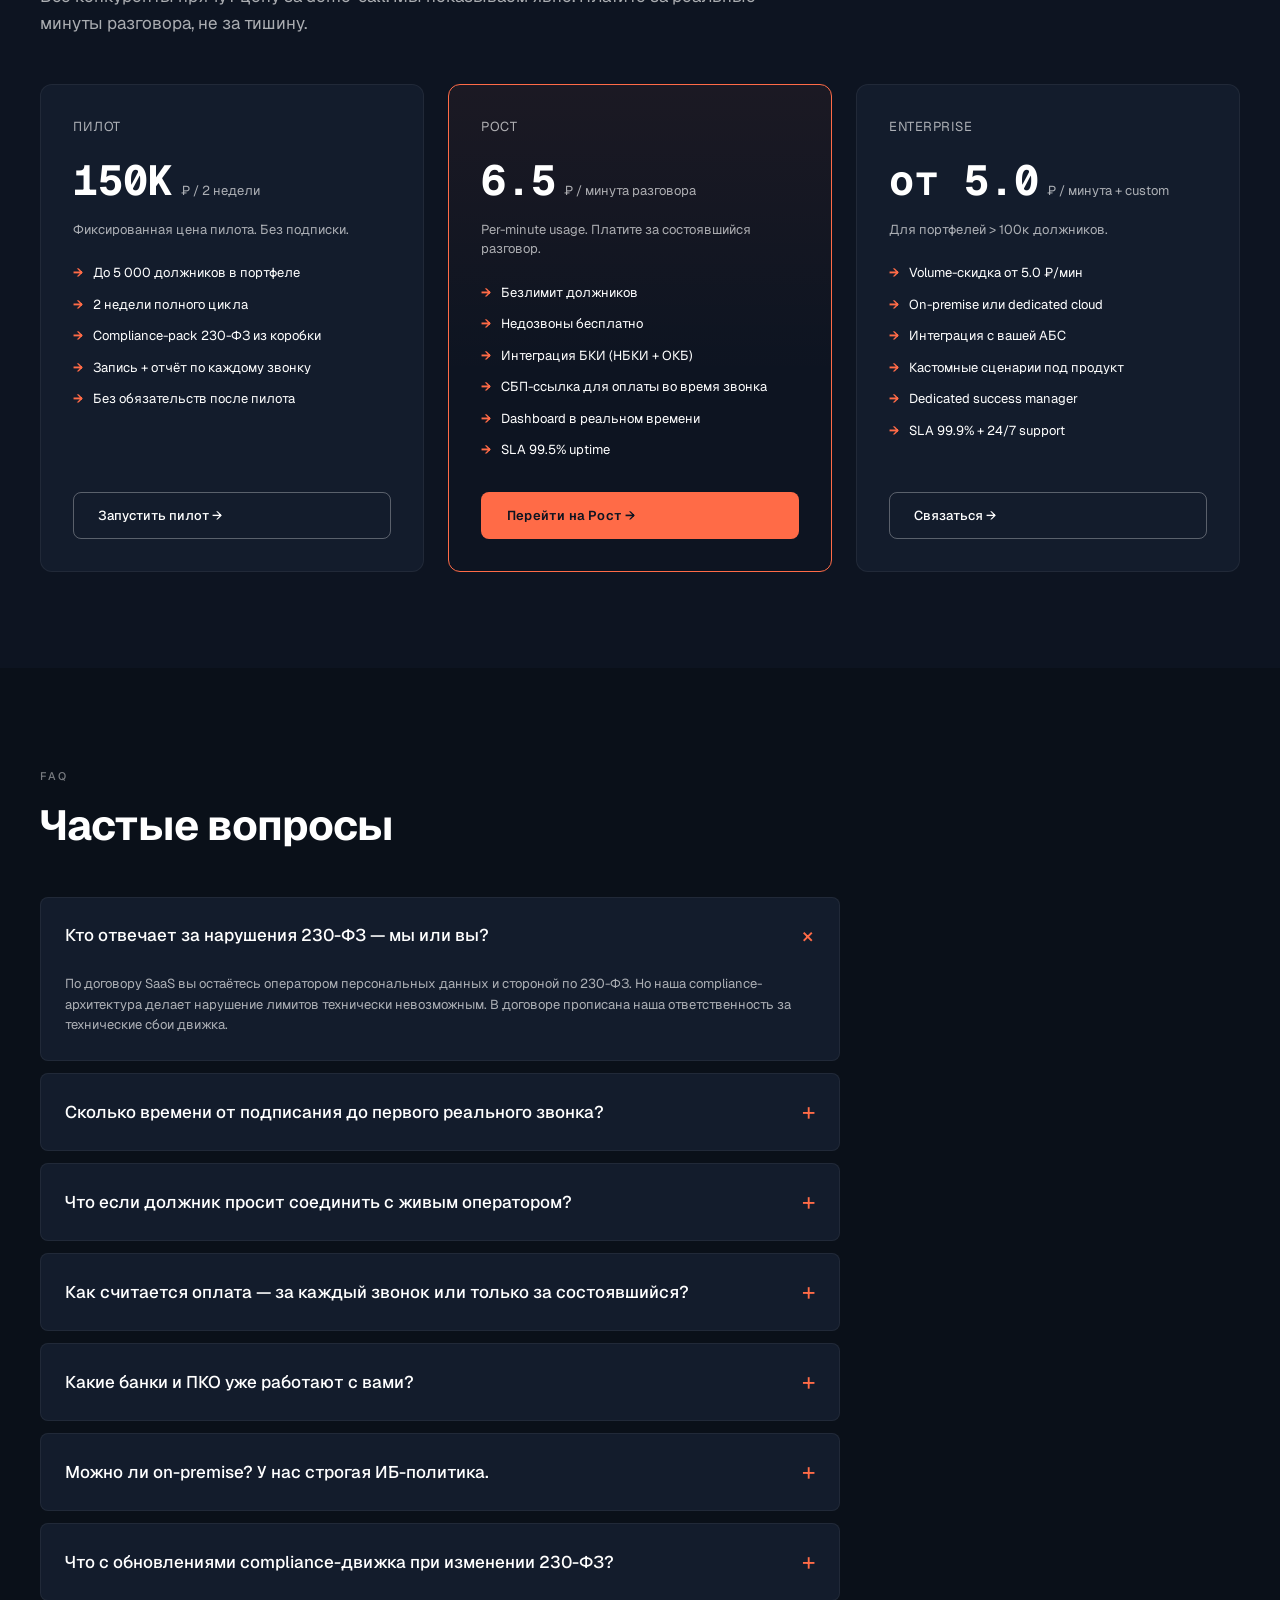
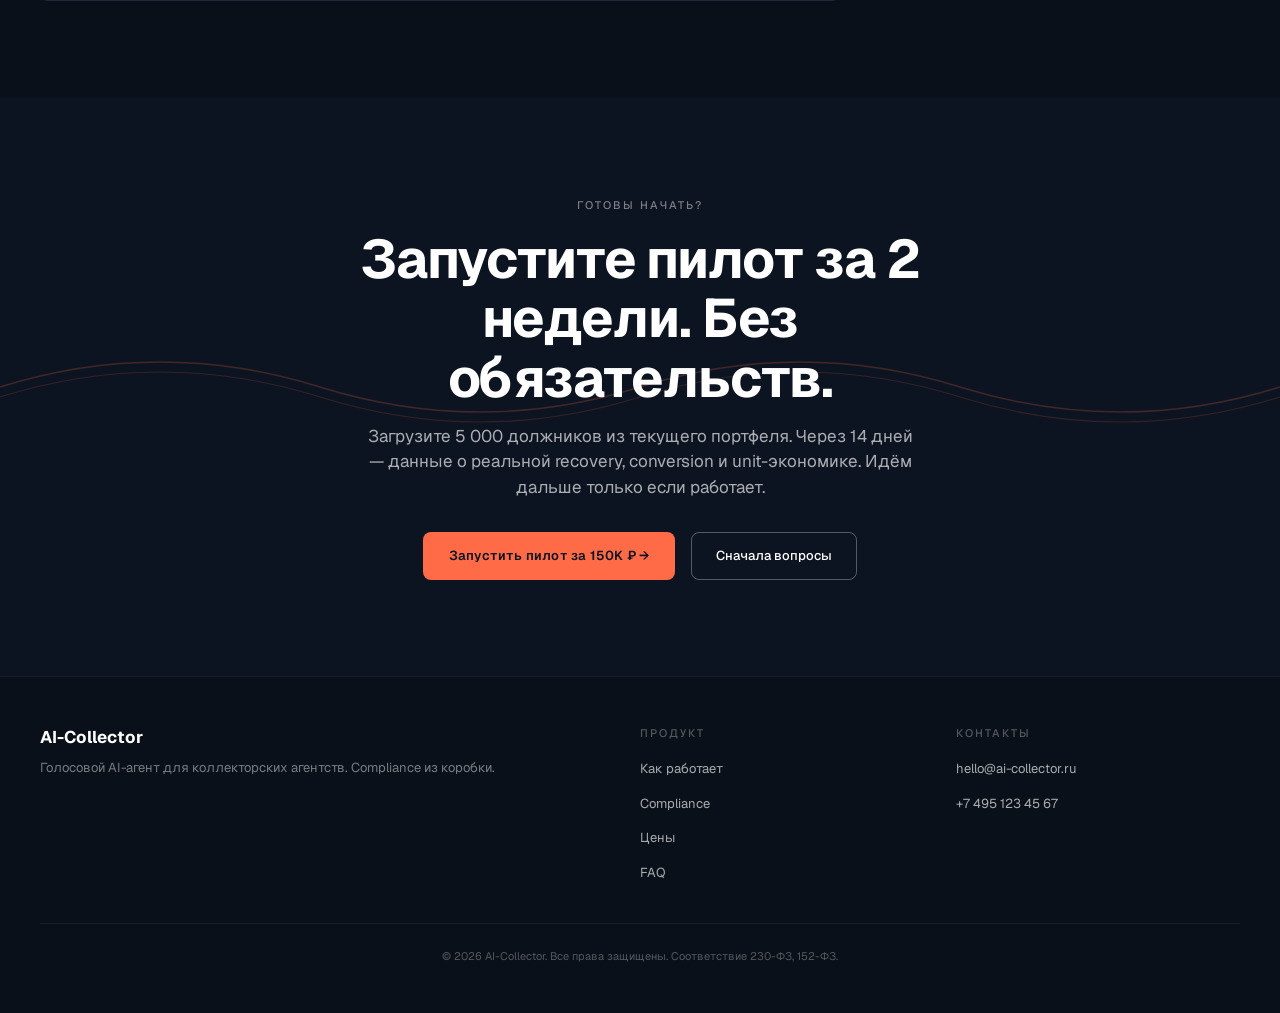
==== commit 5e75ff88: "feat(animation): F9+F11 marquee logos band with gradient mask fade-out F9 (Prodigal-style): logos sc" ====
--- a/index.html
+++ b/index.html
@@ -364,18 +364,41 @@
     }
 
     .logos-list {
+      flex: 1;
+      overflow: hidden;
+      position: relative;
+      mask-image: linear-gradient(90deg, transparent 0, #000 8%, #000 92%, transparent 100%);
+      -webkit-mask-image: linear-gradient(90deg, transparent 0, #000 8%, #000 92%, transparent 100%);
+    }
+
+    .logos-track {
       display: flex;
       gap: var(--space-8);
+      width: max-content;
       color: var(--ink-subtle);
       font-size: var(--text-xs);
       letter-spacing: var(--ls-wide);
       text-transform: uppercase;
       font-weight: 500;
+      animation: marquee 32s linear infinite;
+    }
+
+    .logos-track > span {
+      flex-shrink: 0;
+    }
+
+    @keyframes marquee {
+      from { transform: translateX(0); }
+      to   { transform: translateX(-50%); }
+    }
+
+    @media (prefers-reduced-motion: reduce) {
+      .logos-track { animation: none; }
     }
 
     @media (max-width: 768px) {
-      .logos-band-inner { flex-direction: column; gap: var(--space-4); }
-      .logos-list { flex-wrap: wrap; justify-content: center; gap: var(--space-5); }
+      .logos-band-inner { flex-direction: column; gap: var(--space-4); align-items: stretch; }
+      .logos-band-label { text-align: center; }
     }
 
     /* ============================================
@@ -877,12 +900,28 @@
     <div class="container logos-band-inner">
       <span class="logos-band-label">Совместимо</span>
       <div class="logos-list">
-        <span>НБКИ</span>
-        <span>ОКБ</span>
-        <span>ФССП-СМЭВ</span>
-        <span>ФЗ-230</span>
-        <span>ФЗ-152</span>
-        <span>Novofon</span>
+        <div class="logos-track">
+          <span>НБКИ</span>
+          <span>ОКБ</span>
+          <span>ФССП-СМЭВ</span>
+          <span>ФЗ-230</span>
+          <span>ФЗ-152</span>
+          <span>Novofon</span>
+          <span>Эквифакс</span>
+          <span>ЦККИ</span>
+          <span>ЕФРСБ</span>
+          <span>СБП</span>
+          <span aria-hidden="true">НБКИ</span>
+          <span aria-hidden="true">ОКБ</span>
+          <span aria-hidden="true">ФССП-СМЭВ</span>
+          <span aria-hidden="true">ФЗ-230</span>
+          <span aria-hidden="true">ФЗ-152</span>
+          <span aria-hidden="true">Novofon</span>
+          <span aria-hidden="true">Эквифакс</span>
+          <span aria-hidden="true">ЦККИ</span>
+          <span aria-hidden="true">ЕФРСБ</span>
+          <span aria-hidden="true">СБП</span>
+        </div>
       </div>
     </div>
   </div>
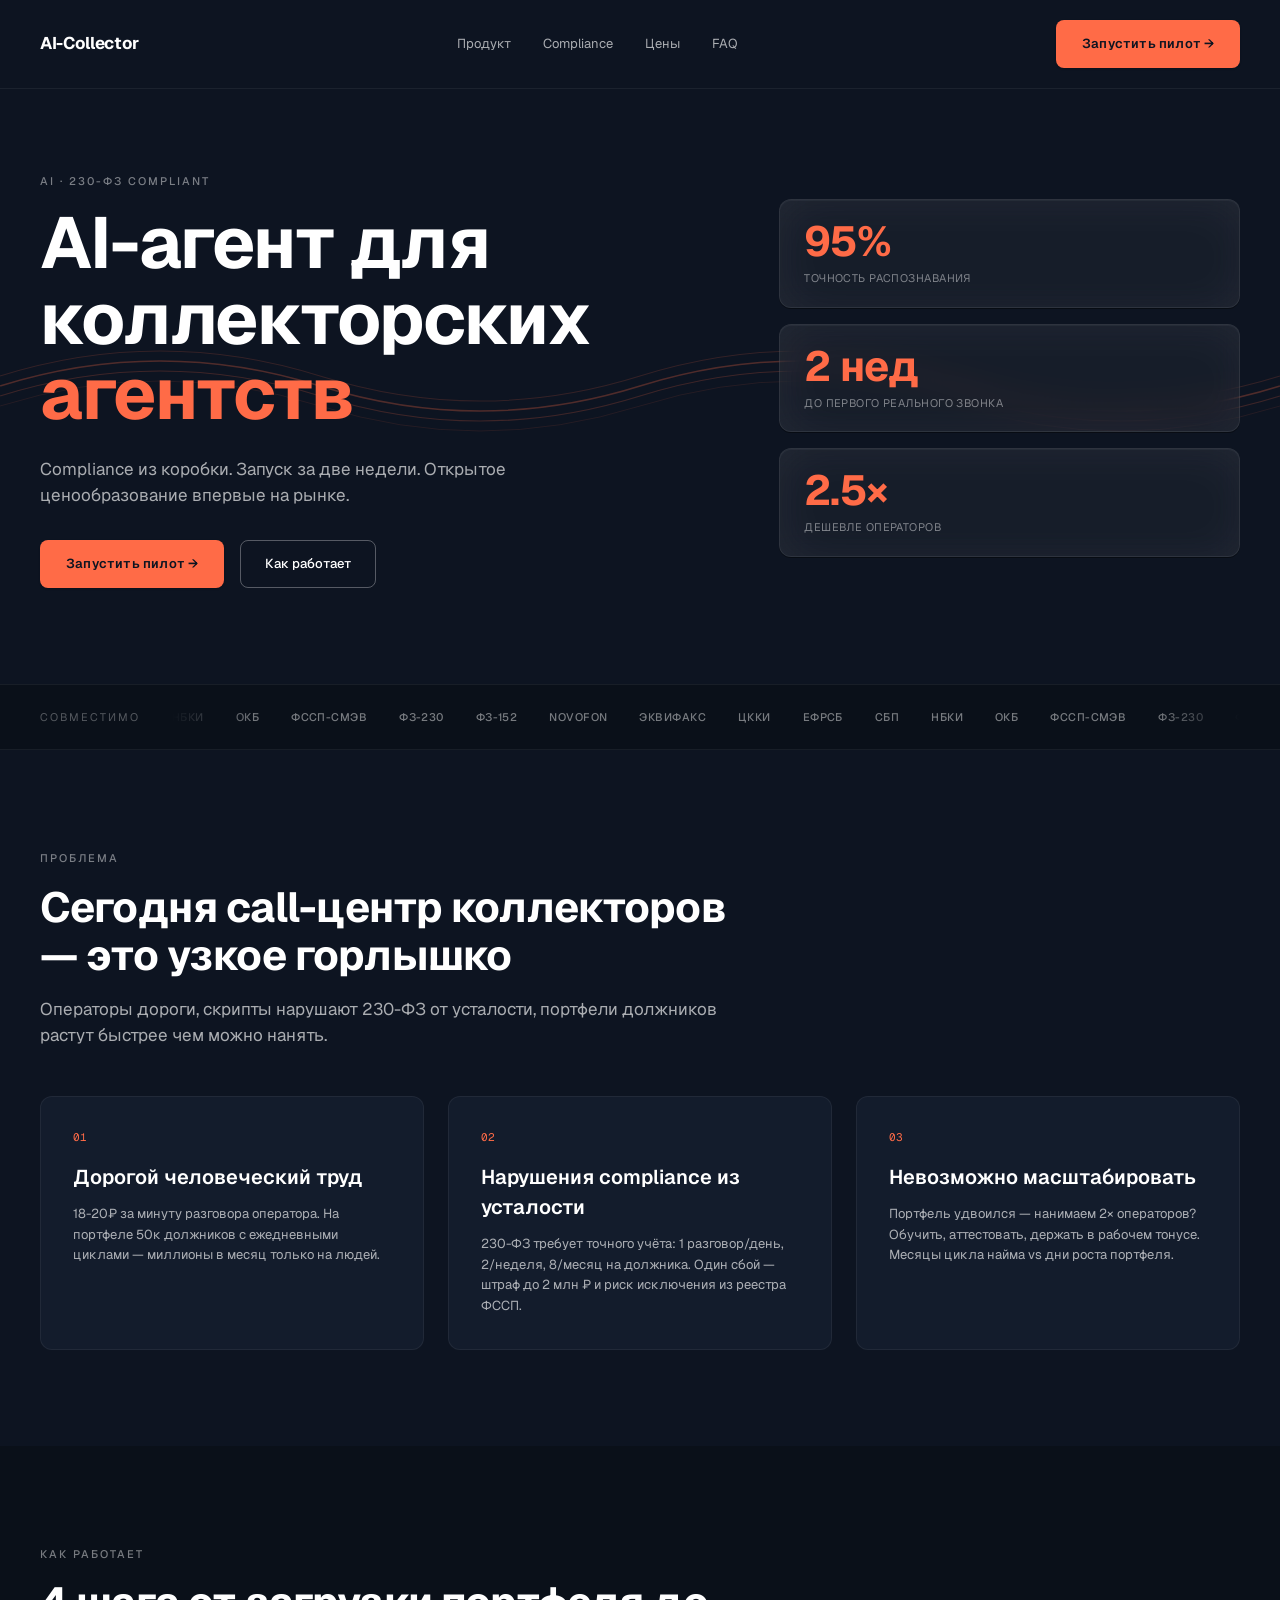
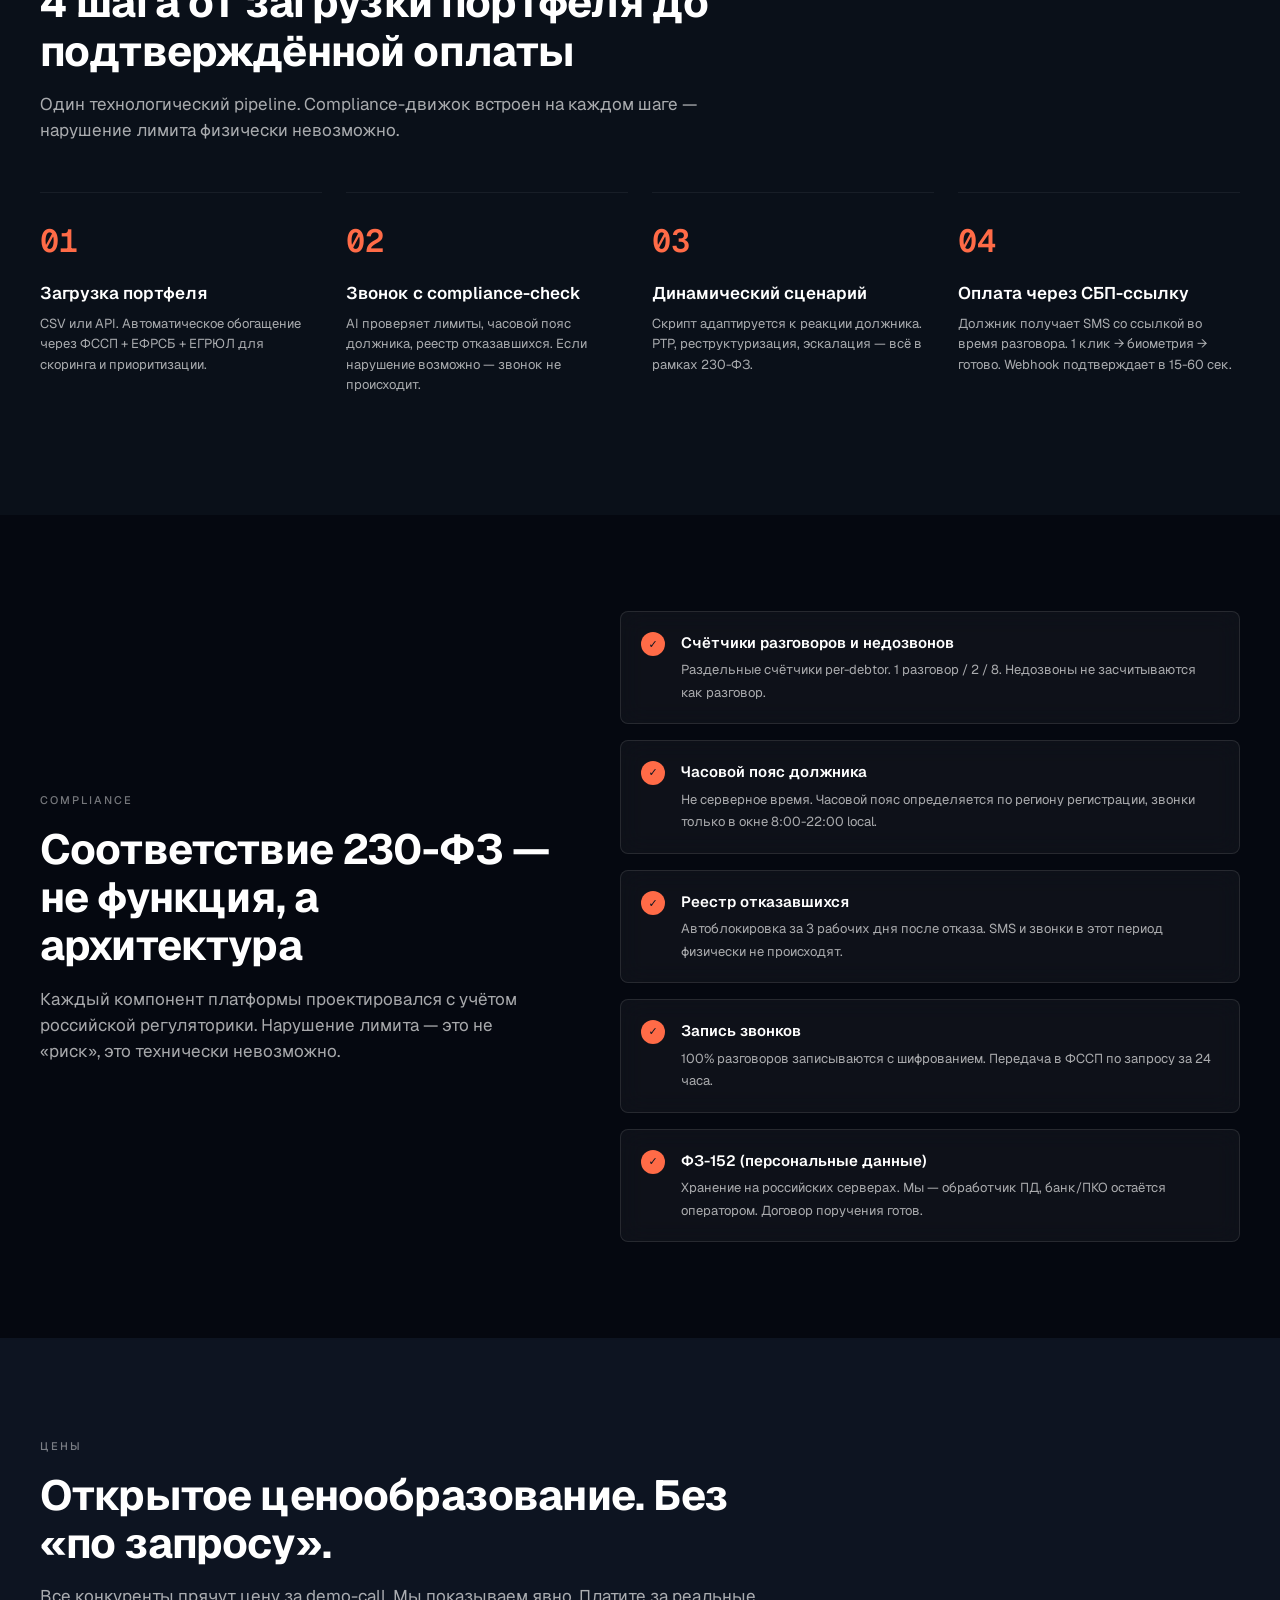
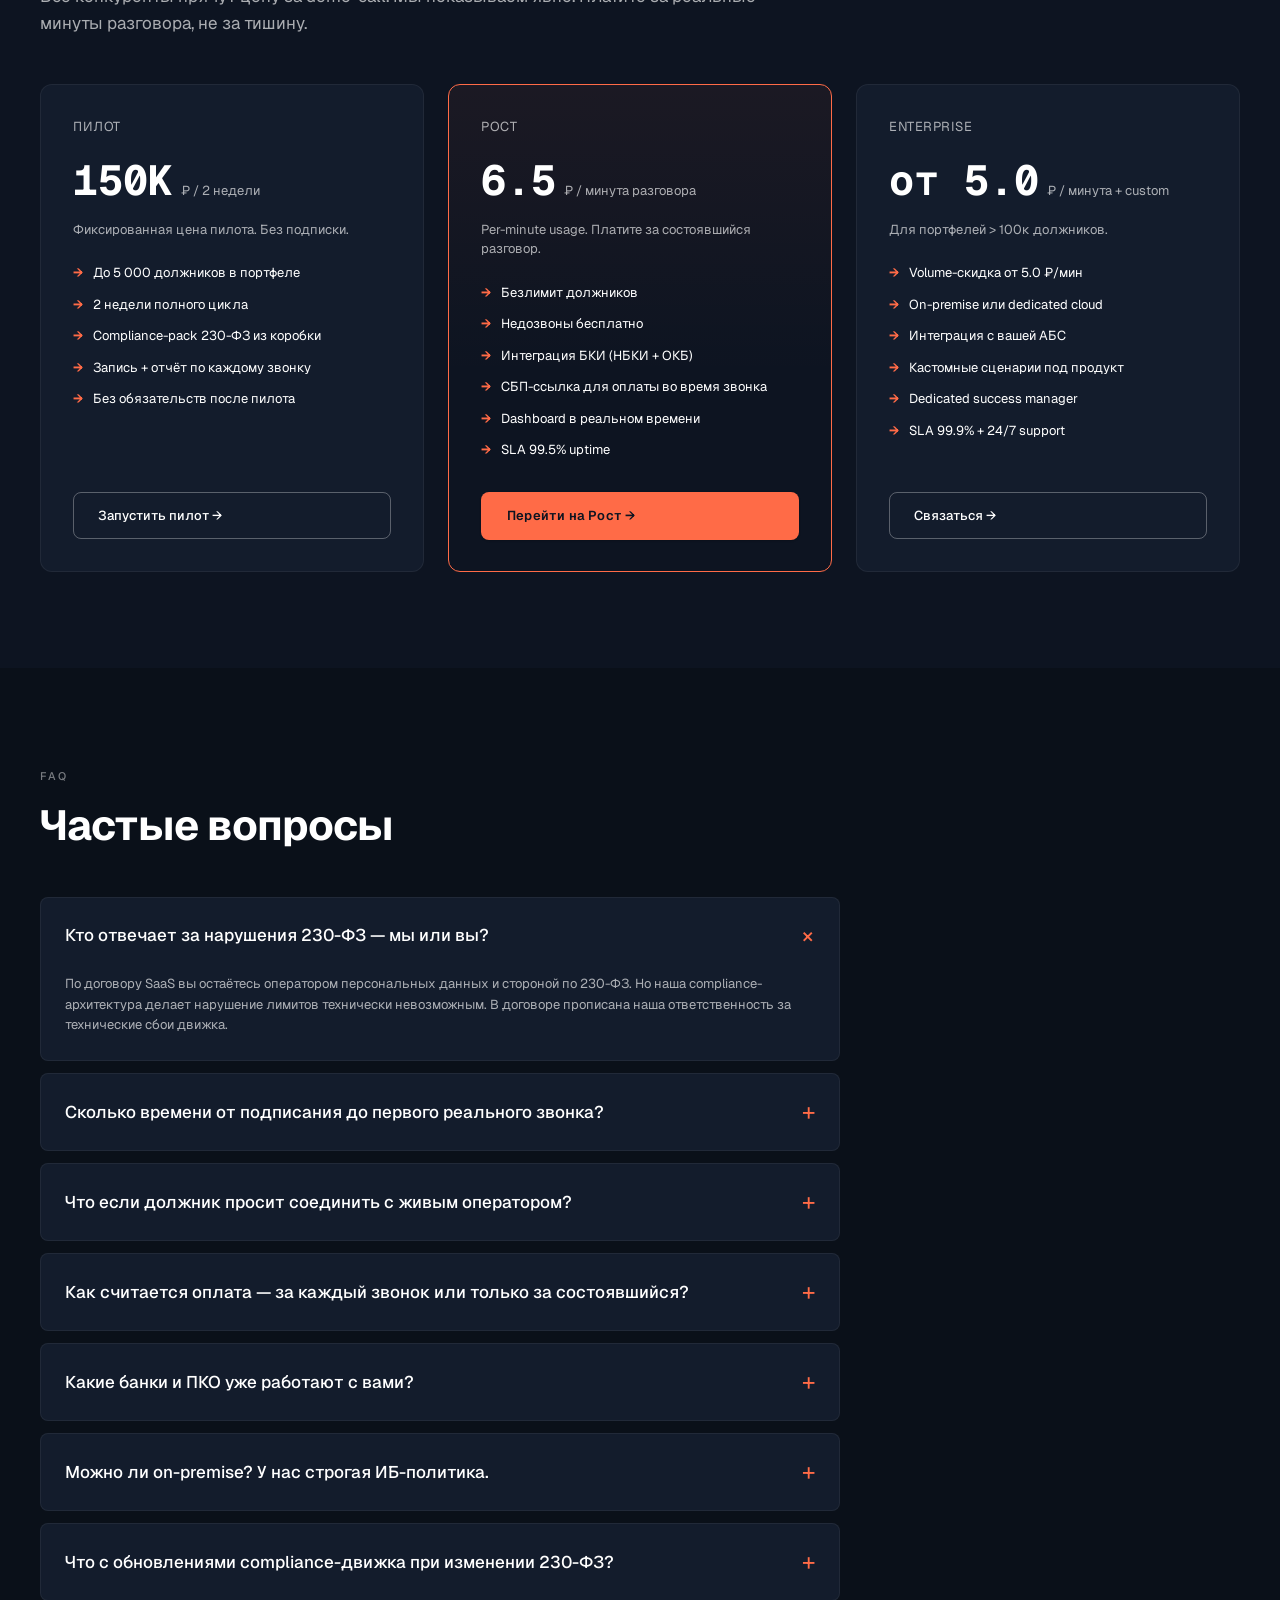
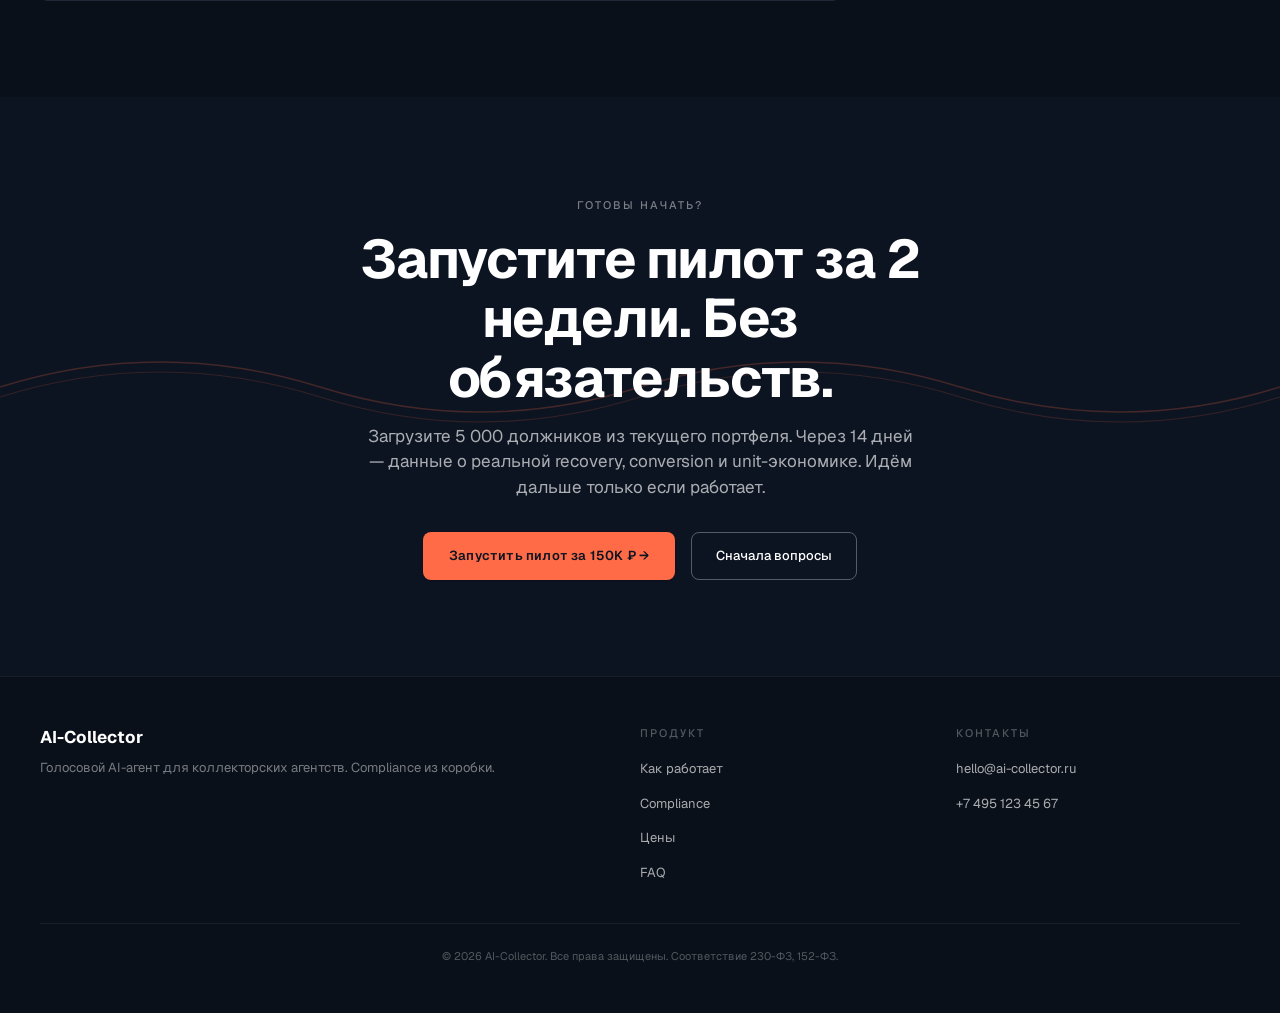
==== commit a59d999f: "feat(animation): F10 CTA hover-lift + coral glow + active press-down Inspired by Prodigal (transform" ====
--- a/index.html
+++ b/index.html
@@ -175,13 +175,27 @@
       font-weight: 600;
       font-size: var(--text-sm);
       letter-spacing: 0.2px;
-      transition: background-color 120ms ease-out;
+      transition: background-color 200ms ease, transform 300ms cubic-bezier(0.2, 0.8, 0.2, 1), box-shadow 300ms ease;
       display: inline-flex;
       align-items: center;
       gap: 8px;
-    }
-
-    .cta-primary:hover { background: var(--accent-deep); }
+      will-change: transform;
+      box-shadow: 0 1px 2px rgba(0, 0, 0, 0.2);
+    }
+
+    .cta-primary:hover {
+      background: var(--accent-deep);
+      transform: translateY(-2px);
+      box-shadow:
+        0 12px 28px rgba(255, 107, 71, 0.32),
+        0 4px 8px rgba(255, 107, 71, 0.18);
+    }
+
+    .cta-primary:active {
+      transform: translateY(0);
+      box-shadow: 0 2px 4px rgba(255, 107, 71, 0.2);
+      transition-duration: 80ms;
+    }
 
     .cta-ghost {
       background: transparent;
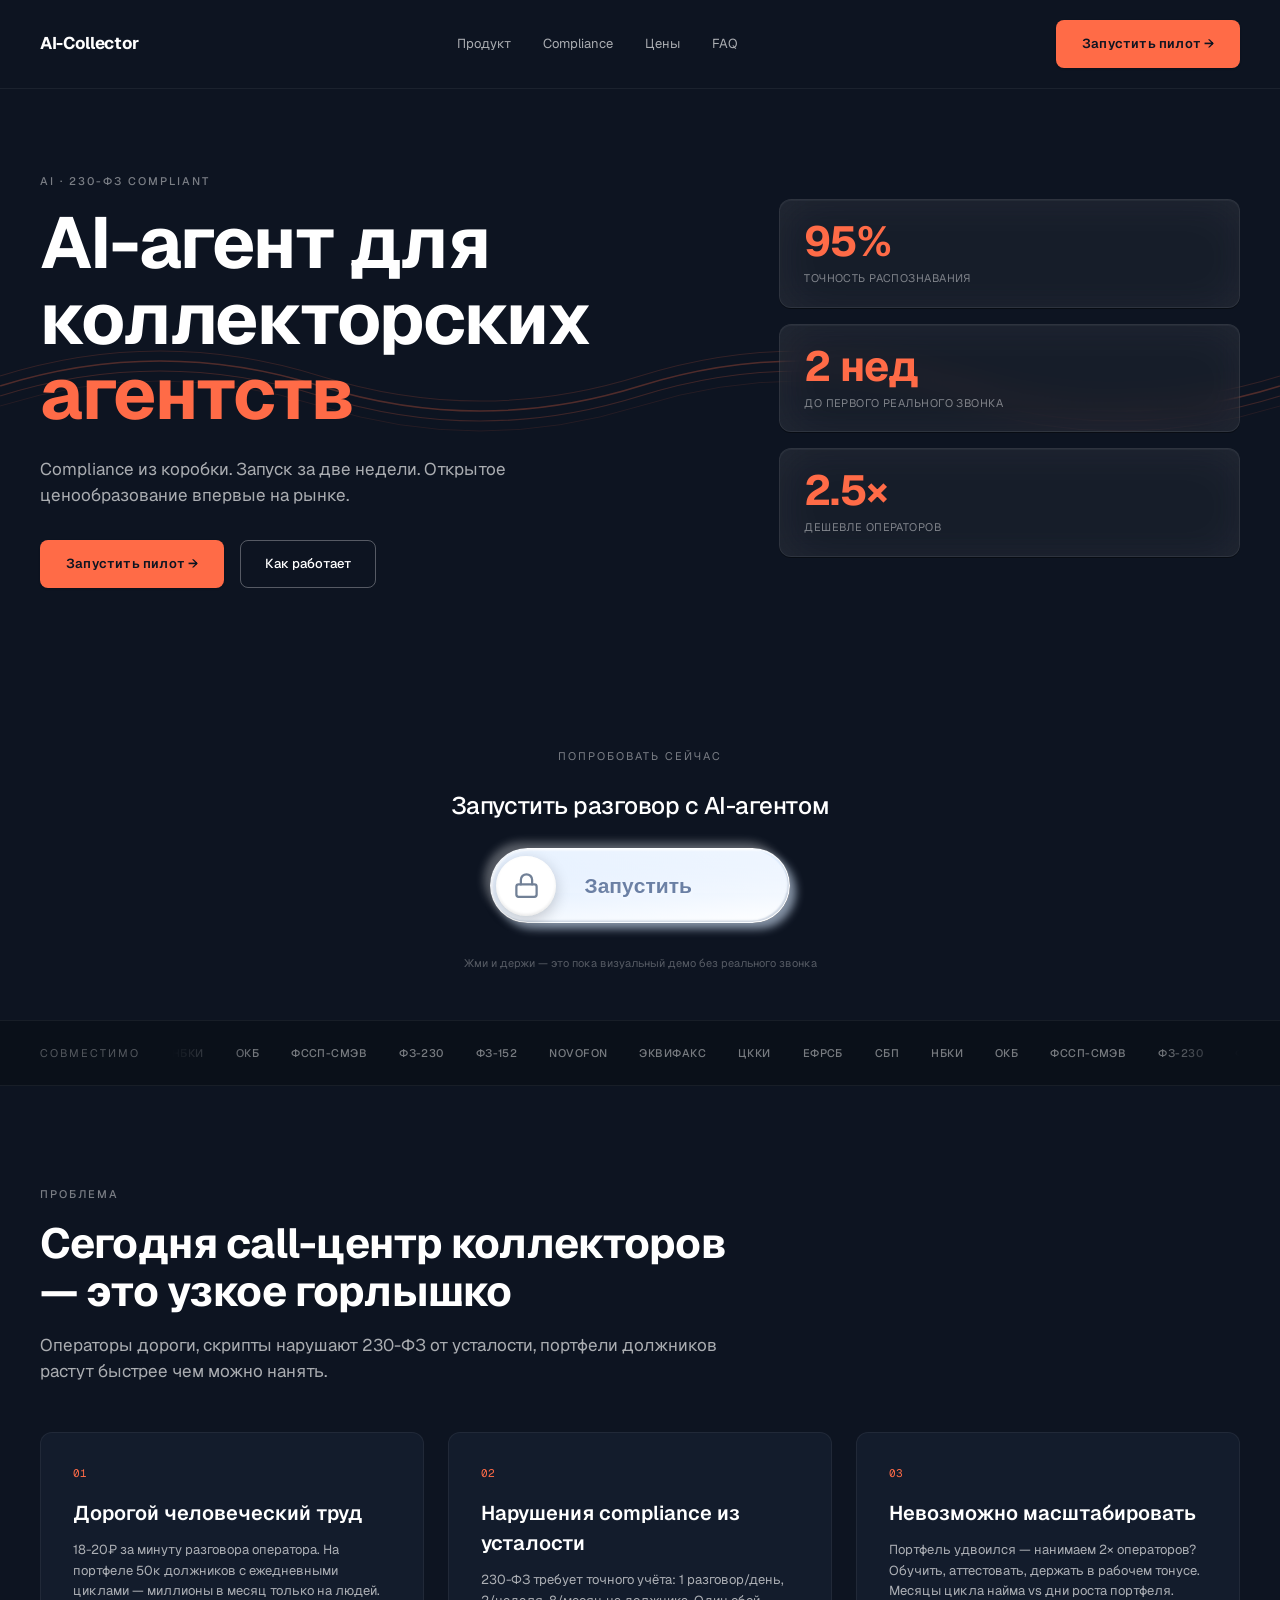
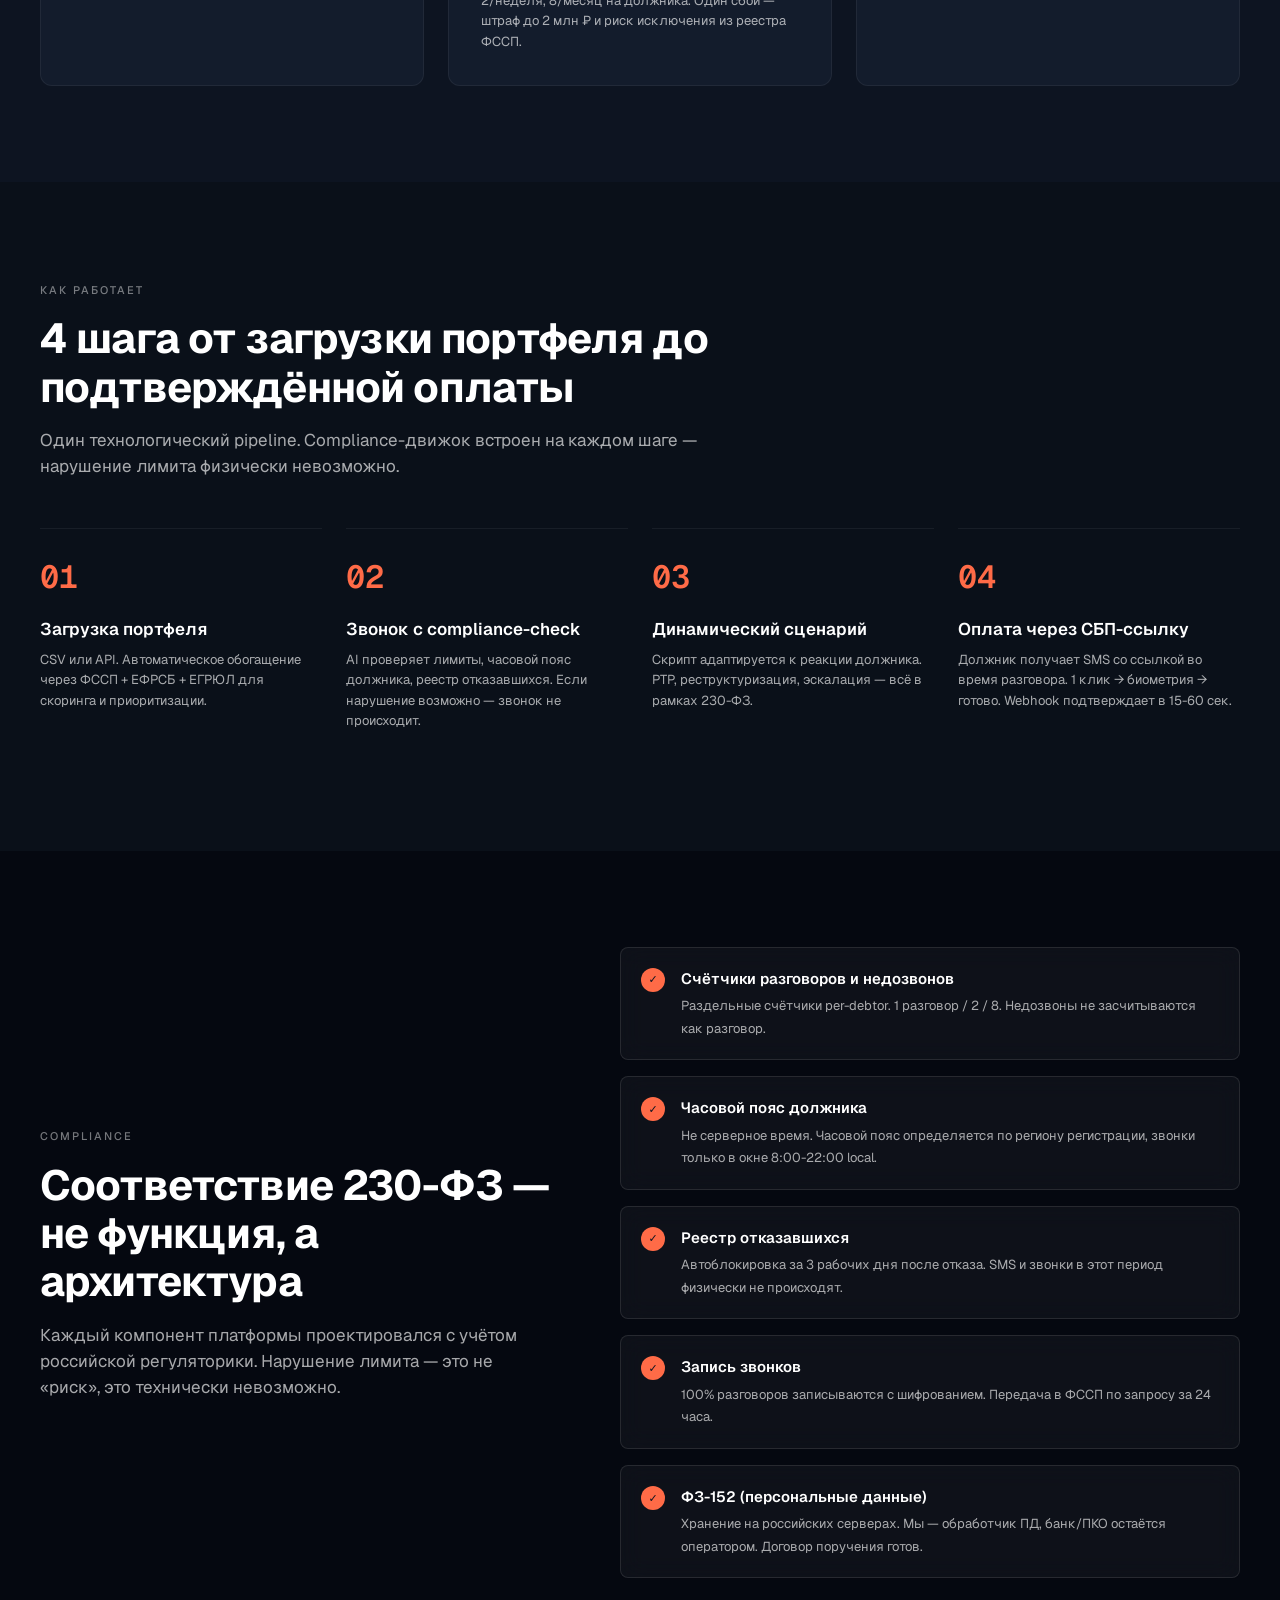
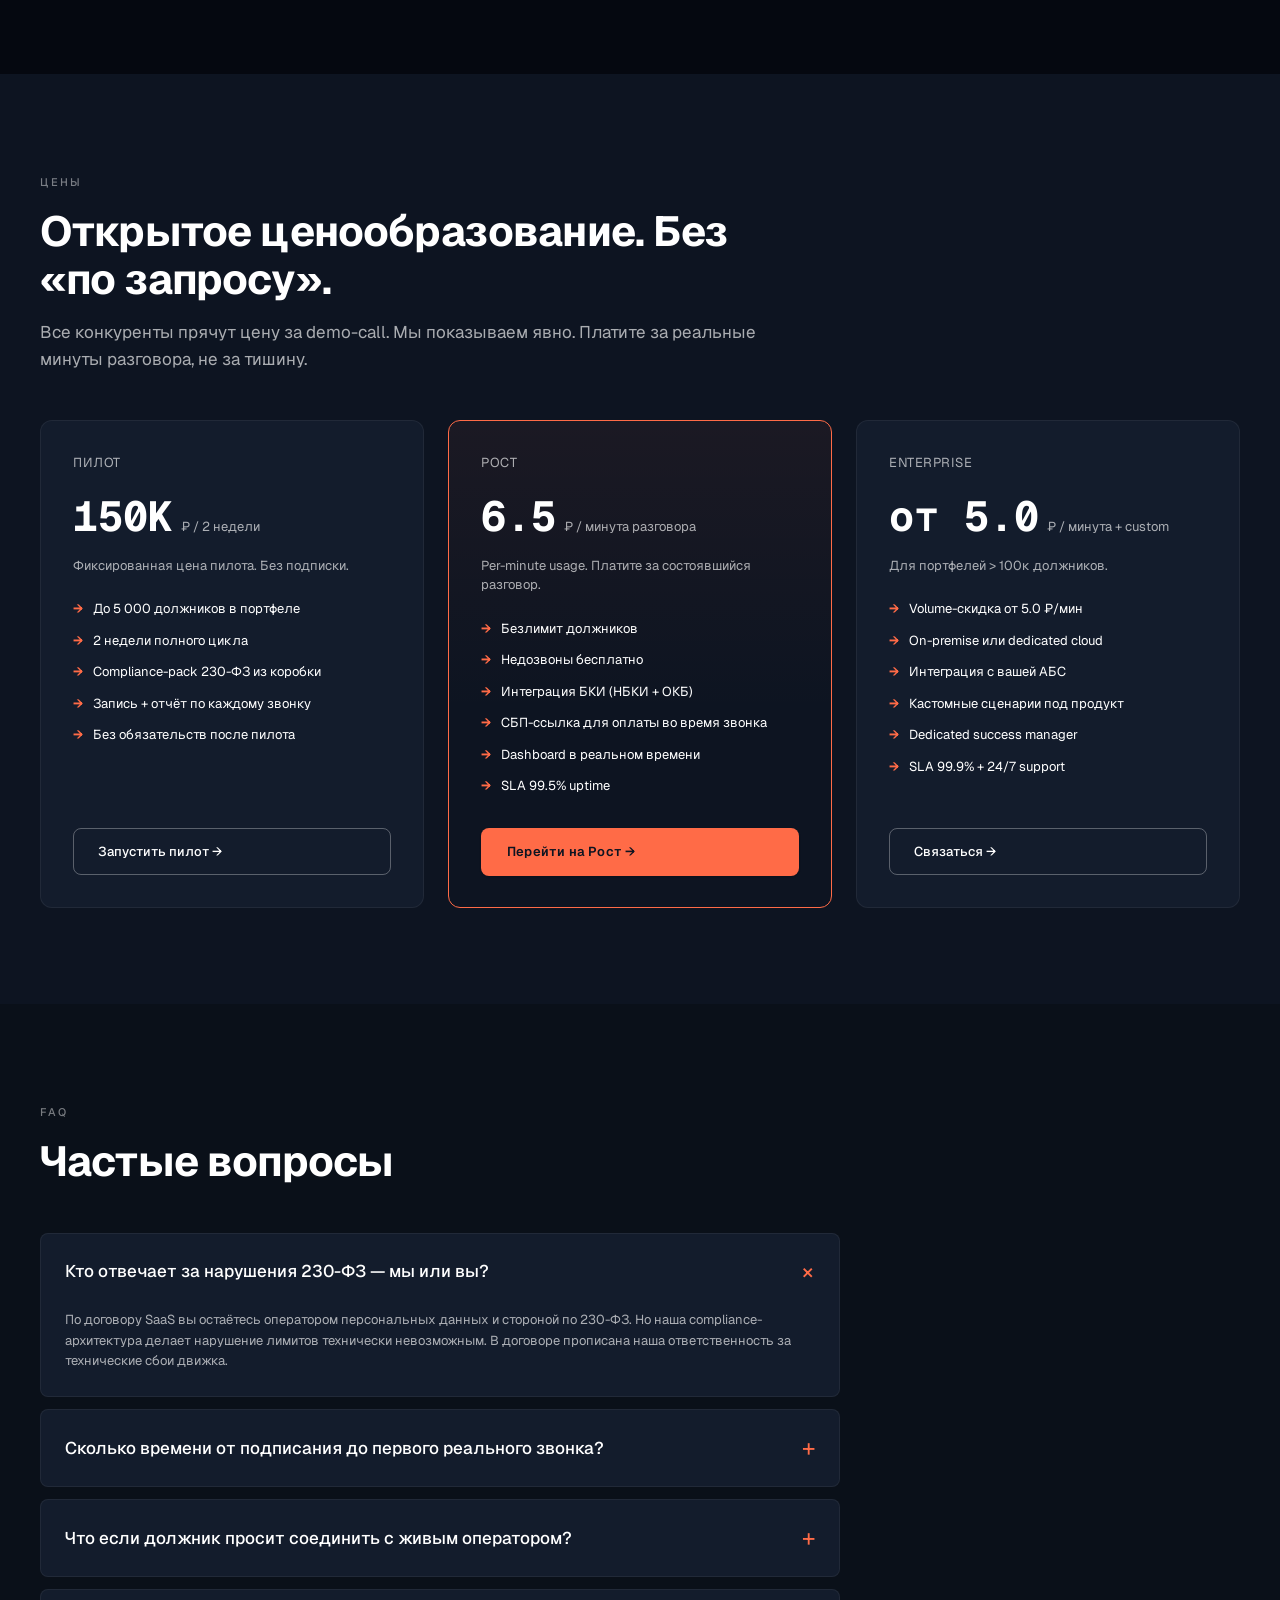
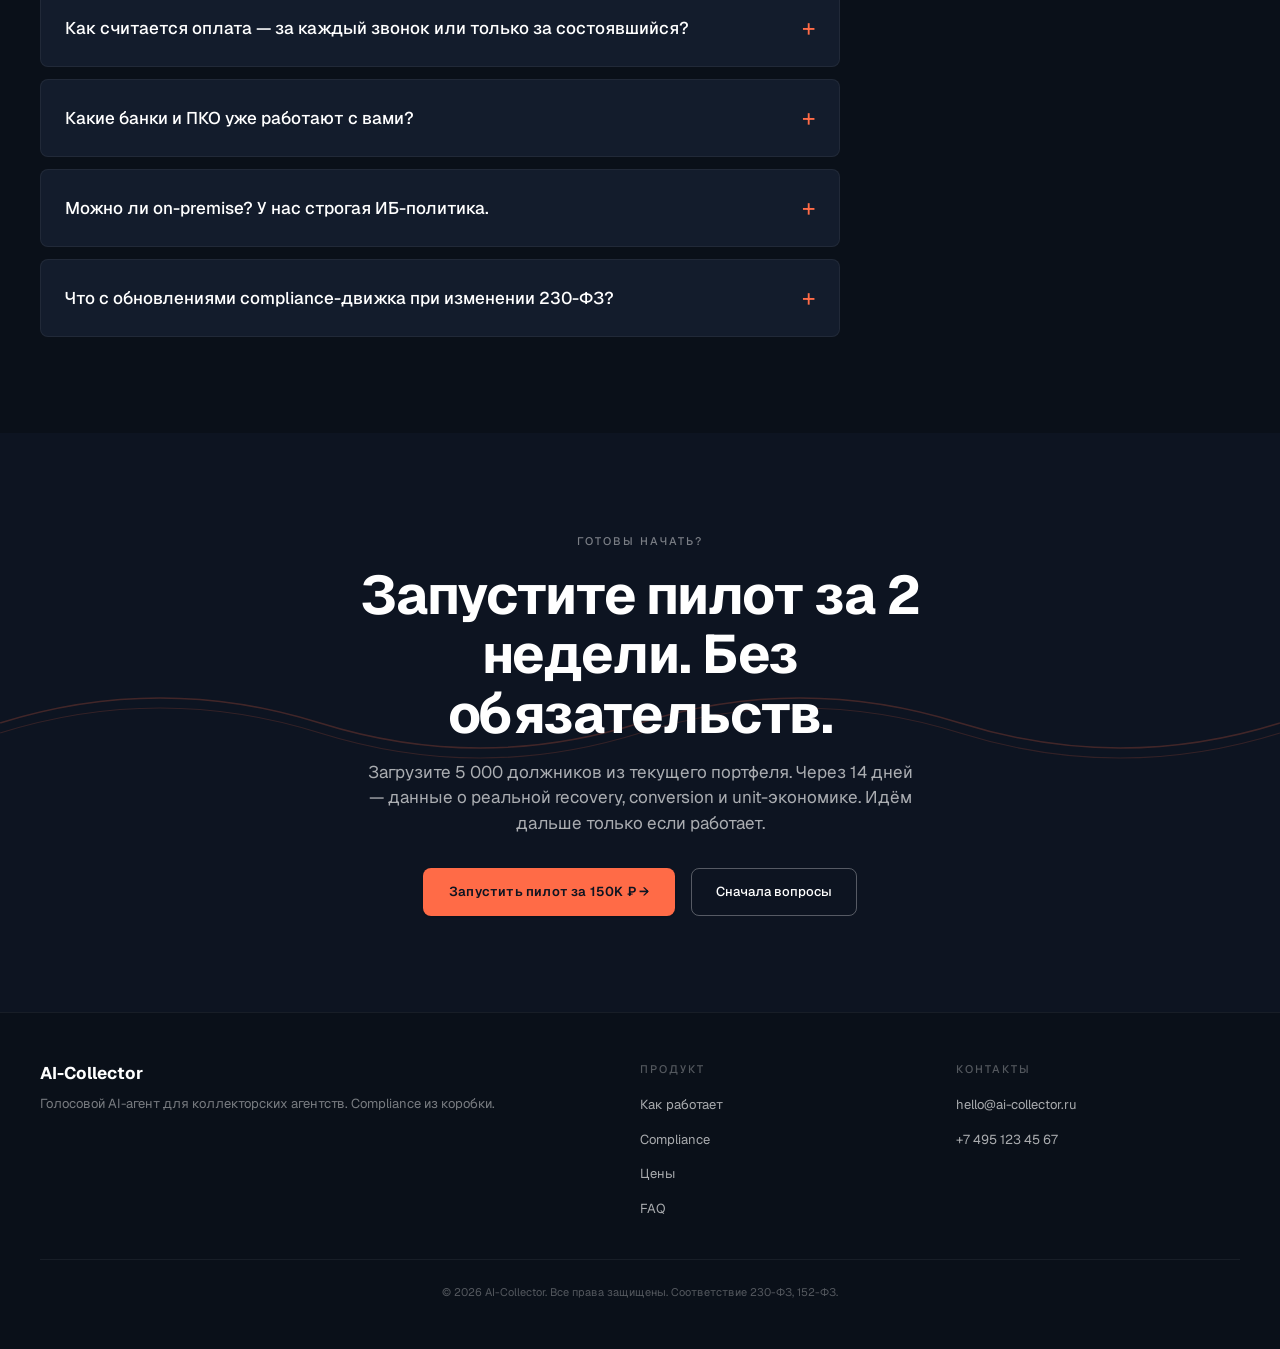
==== commit 5e1d03c9: "feat(try-agent): add Uiverse Liquid Swipe Button as try-agent section (test/unstyled) Inserted betwe" ====
--- a/index.html
+++ b/index.html
@@ -856,6 +856,235 @@
         transition: none;
       }
     }
+
+    /* ============================================
+       TRY-AGENT SECTION + Uiverse Liquid Swipe Button
+       Source: https://uiverse.io (UserNameSekhar)
+       NOTE: оригинальный light-glass — будем итерировать под наш dark navy-coral
+       ============================================ */
+
+    .try-agent {
+      padding: var(--space-16) 0 var(--space-12);
+      background: var(--bg);
+      display: flex;
+      flex-direction: column;
+      align-items: center;
+      gap: var(--space-6);
+    }
+
+    .try-agent-label {
+      font-size: var(--text-xs);
+      letter-spacing: var(--ls-extra);
+      text-transform: uppercase;
+      color: var(--ink-subtle);
+    }
+
+    .try-agent-headline {
+      font-size: var(--text-xl);
+      font-weight: 500;
+      color: var(--ink);
+      text-align: center;
+      letter-spacing: var(--ls-tight);
+    }
+
+    .try-agent-hint {
+      font-size: var(--text-xs);
+      color: var(--ink-quiet);
+      margin-top: var(--space-2);
+    }
+
+    /* From Uiverse.io by UserNameSekhar — оригинал без правок */
+    .liquid-container {
+      --button-width: 20em;
+      --button-height: 5em;
+      --handle-size: 4em;
+      --border-radius: 2.8em;
+      --travel-distance: calc(var(--button-width) - var(--handle-size) - 0.8em);
+      --primary-color: #718096;
+      --success-color: #00c4ff;
+      --glass-bg: rgba(255, 255, 255, 0.4);
+      --text-color: #6a7fa4;
+      --handle-color: #ffffff;
+      font-family: Poppins, sans-serif;
+      max-width: var(--button-width);
+      max-height: 27.75em;
+      perspective: 1000px;
+    }
+    .liquid-input { position: absolute; opacity: 0; pointer-events: none; }
+    .liquid-button {
+      position: relative; display: block;
+      width: var(--button-width); height: var(--button-height);
+      cursor: pointer; user-select: none; outline: none;
+      transform-style: preserve-3d;
+      transition: transform 0.4s ease;
+    }
+    .liquid-button:hover { transform: rotateX(8deg) rotateY(-10deg) scale(1.02); }
+    .button-bg {
+      position: relative; width: 100%; height: 100%;
+      border-radius: var(--border-radius);
+      background: linear-gradient(175deg, #d3e6ff 0%, #ffffff 100%);
+      border: 0.05em solid rgba(255, 255, 255, 0.9);
+      box-shadow:
+        0.4em 0.4em 0.6em rgba(163, 177, 198, 0.8),
+        -0.4em -0.4em 0.6em rgba(255, 255, 255, 0.311),
+        inset 0.1em 0.1em 0.1em rgba(255, 255, 255, 0.8),
+        inset -0.1em -0.1em 0.1em rgba(163, 177, 198, 0.5);
+      overflow: hidden;
+      transition: all 0.6s cubic-bezier(0.23, 1, 0.32, 1), transform 0.4s ease;
+      animation: gentle-float 4s ease-in-out infinite;
+    }
+    @keyframes gentle-float {
+      0%, 100% { transform: translateY(0); }
+      50% { transform: translateY(-0.2em); }
+    }
+    .glass-layer {
+      position: absolute; top: 0; left: 0; right: 0; height: 60%;
+      background: linear-gradient(180deg, rgba(255,255,255,0.5) 0%, rgba(255,255,255,0.1) 100%);
+      border-radius: var(--border-radius) var(--border-radius) 0 0;
+      pointer-events: none;
+    }
+    .reflex-shine {
+      position: absolute; top: 0; left: -100%; width: 100%; height: 100%;
+      background: linear-gradient(90deg, transparent 0%, rgba(255,255,255,0.6) 50%, transparent 100%);
+      transform: skewX(-25deg);
+      transition: left 0.8s cubic-bezier(0.4, 0, 0.2, 1);
+      pointer-events: none;
+    }
+    .liquid-button:hover .reflex-shine { left: 100%; }
+    .liquid-waves { position: absolute; inset: 0; pointer-events: none; opacity: 0; transition: opacity 0.5s ease; }
+    .wave {
+      position: absolute; width: 200%; height: 200%; left: -50%; top: -50%;
+      border-radius: 45%; animation-play-state: paused;
+    }
+    .wave-1 { background: radial-gradient(ellipse at center, rgba(255,255,255,0.4) 0%, transparent 70%); animation: wave-rotate 8s linear infinite; filter: blur(0.3em); }
+    .wave-2 { background: radial-gradient(ellipse at center, rgba(200,200,220,0.3) 0%, transparent 70%); animation: wave-rotate 12s linear infinite reverse; filter: blur(0.4em); }
+    .wave-3 { background: radial-gradient(ellipse at center, rgba(220,220,220,0.2) 0%, transparent 70%); animation: wave-rotate 15s linear infinite; filter: blur(0.5em); }
+    @keyframes wave-rotate { 0% { transform: rotate(0deg);} 100% { transform: rotate(360deg);} }
+    .liquid-button:hover .liquid-waves { opacity: 1; }
+    .liquid-button:hover .wave { animation-play-state: running; }
+    .bubble-system { position: absolute; inset: 0; pointer-events: none; overflow: hidden; }
+    .bubble {
+      position: absolute; border-radius: 50%;
+      background: radial-gradient(circle at 30% 30%, rgba(255,255,255,0.8), rgba(255,255,255,0.3));
+      opacity: 0;
+      animation: bubble-rise var(--duration, 3s) ease-in-out infinite var(--delay, 0s);
+      animation-play-state: paused;
+    }
+    .bubble-1 { width: 0.4em; height: 0.4em; left: 15%; --duration: 3s; --delay: 0s; }
+    .bubble-2 { width: 0.3em; height: 0.3em; left: 25%; --duration: 4s; --delay: 0.5s; }
+    .bubble-3 { width: 0.5em; height: 0.5em; left: 35%; --duration: 3.5s; --delay: 1s; }
+    .bubble-4 { width: 0.25em; height: 0.25em; left: 50%; --duration: 4.5s; --delay: 1.5s; }
+    .bubble-5 { width: 0.35em; height: 0.35em; left: 65%; --duration: 3.8s; --delay: 2s; }
+    .bubble-6 { width: 0.3em; height: 0.3em; left: 80%; --duration: 4.2s; --delay: 2.5s; }
+    @keyframes bubble-rise {
+      0% { bottom: -0.5em; opacity: 0; transform: translateX(0) scale(0.5); }
+      10% { opacity: 1; } 90% { opacity: 1; }
+      100% { bottom: 4em; opacity: 0; transform: translateX(0.5em) scale(1); }
+    }
+    .liquid-button:hover .bubble { animation-play-state: running; }
+    .text-content { position: absolute; inset: 0; display: flex; align-items: center; justify-content: center; pointer-events: none; }
+    .text-initial, .text-confirmed {
+      position: absolute; font-weight: 600; font-size: 1.4em; left: 94px;
+      color: var(--text-color);
+      text-shadow: 0 0.1em 0.3em rgba(255, 255, 255, 0.8);
+      transition: all 0.8s cubic-bezier(0.23, 1, 0.32, 1);
+    }
+    .text-confirmed { opacity: 0; transform: translateY(1em) scale(0.9); color: var(--success-color); }
+    .char { display: inline-block; transition: all 0.8s cubic-bezier(0.4, 0, 0.2, 1); transition-delay: calc(var(--i) * 0.05s); }
+    .liquid-button:hover .text-initial .char {
+      transform: translateY(-0.2em);
+      animation: char-celebrate 0.8s cubic-bezier(0.4, 0, 0.2, 1) forwards;
+      animation-delay: calc(var(--i) * 0.08s);
+    }
+    .swipe-handle {
+      position: absolute; left: 0.4em; top: 50%; transform: translateY(-50%);
+      width: var(--handle-size); height: var(--handle-size);
+      background: var(--handle-color); border-radius: 50%;
+      box-shadow:
+        0 0.3em 1em rgba(0, 0, 0, 0.2),
+        inset 0 0.1em 0.3em rgba(255, 255, 255, 0.8),
+        inset 0 -0.1em 0.2em rgba(0, 0, 0, 0.1);
+      display: flex; align-items: center; justify-content: center; z-index: 10;
+      transition: all 0.8s cubic-bezier(0.23, 1, 0.32, 1);
+    }
+    .handle-glow {
+      position: absolute; inset: 0; border-radius: 50%;
+      background: radial-gradient(circle, rgba(100, 110, 200, 0.4), transparent 70%);
+      opacity: 0; transition: opacity 0.4s ease;
+    }
+    .icon-lock, .icon-unlock {
+      position: absolute; width: 1.8em; height: 1.8em;
+      color: var(--primary-color);
+      transition: all 0.6s cubic-bezier(0.23, 1, 0.32, 1);
+    }
+    .icon-lock { opacity: 1; transform: scale(1); }
+    .icon-unlock { opacity: 0; transform: scale(0.8); }
+    .liquid-button:hover .handle-glow { opacity: 1; }
+    .liquid-button:hover .swipe-handle { transform: translateY(-50%) scale(1.05); }
+    .liquid-button:active .swipe-handle { transform: translateY(-50%) scale(0.95); }
+    .particle-burst { position: absolute; right: var(--handle-size); top: 50%; transform: translateY(-50%); width: 2em; height: 2em; pointer-events: none; }
+    .particle { position: absolute; width: 0.2em; height: 0.2em; background: var(--success-color); border-radius: 50%; opacity: 0; }
+    .particle-1 { top: 0.2em; left: 0.5em; --dx: 1.5em; --dy: -0.8em; --i: 1; }
+    .particle-2 { top: 0.8em; left: 0.2em; --dx: 0.8em; --dy: 1.2em; --i: 2; }
+    .particle-3 { top: 1.2em; left: 0.9em; --dx: -0.5em; --dy: 1.5em; --i: 3; }
+    .particle-4 { top: 0.4em; left: 1.1em; --dx: 1.8em; --dy: -1.2em; --i: 4; }
+    .particle-5 { top: 1em; left: 1.4em; --dx: -1.2em; --dy: -0.6em; --i: 5; }
+    .particle-6 { top: 0.1em; left: 0.8em; --dx: 1em; --dy: -1.8em; --i: 6; }
+    .particle-7 { top: 1.4em; left: 0.6em; --dx: -0.8em; --dy: 1em; --i: 7; }
+    .particle-8 { top: 0.6em; left: 0.1em; --dx: 1.3em; --dy: 0.8em; --i: 8; }
+    .ripple-effect { position: absolute; right: 1.4em; top: 50%; transform: translateY(-50%); width: 2em; height: 2em; pointer-events: none; }
+    .ripple { position: absolute; inset: 0; border: 0.1em solid var(--success-color); border-radius: 50%; opacity: 0; transform: scale(0); }
+    .liquid-input:checked + .liquid-button .swipe-handle {
+      transform: translateY(-50%) translateX(var(--travel-distance));
+      background: linear-gradient(135deg, var(--success-color), #32cdc0);
+    }
+    .liquid-input:checked + .liquid-button .icon-lock { opacity: 0; transform: scale(0.8); }
+    .liquid-input:checked + .liquid-button .icon-unlock { opacity: 1; transform: scale(1.1); color: #fff; }
+    .liquid-input:checked + .liquid-button .text-initial { opacity: 0; transform: translateY(-1em) scale(1.1); }
+    .liquid-input:checked + .liquid-button .text-confirmed {
+      opacity: 1; transform: translateY(0) scale(1); color: #ffffff;
+      text-shadow: 0 0.1em 0.4em rgba(0, 0, 0, 0.25);
+    }
+    .liquid-input:checked + .liquid-button .text-confirmed .char {
+      animation: char-celebrate 0.8s cubic-bezier(0.4, 0, 0.2, 1) forwards;
+      animation-delay: calc(var(--i) * 0.08s);
+    }
+    @keyframes char-celebrate {
+      0% { transform: translateY(1em) rotate(-10deg) scale(0.8); opacity: 0; }
+      50% { transform: translateY(-0.3em) rotate(5deg) scale(1.1); }
+      100% { transform: translateY(0) rotate(0deg) scale(1); opacity: 1; }
+    }
+    .liquid-input:checked + .liquid-button .particle {
+      animation: particle-burst 0.8s cubic-bezier(0.4, 0, 0.2, 1) forwards;
+      animation-delay: calc(var(--i, 0) * 0.1s);
+    }
+    @keyframes particle-burst {
+      0% { opacity: 1; transform: translate(0, 0) scale(0); }
+      50% { opacity: 1; }
+      100% { opacity: 0; transform: translate(var(--dx, 1em), var(--dy, -1em)) scale(1.5); }
+    }
+    .liquid-input:checked + .liquid-button .ripple { animation: ripple-expand 1.2s ease-out forwards; }
+    .ripple-1 { animation-delay: 0.1s; }
+    .ripple-2 { animation-delay: 0.3s; }
+    .ripple-3 { animation-delay: 0.5s; }
+    @keyframes ripple-expand {
+      0% { opacity: 1; transform: scale(0); }
+      50% { opacity: 0.8; }
+      100% { opacity: 0; transform: scale(2); }
+    }
+    .liquid-input:checked + .liquid-button .button-bg {
+      background: linear-gradient(135deg, var(--success-color) 0%, #32cdc3 100%);
+      box-shadow:
+        0 0.5em 2em rgba(0, 218, 242, 0.4),
+        inset 0 0.1em 0.3em rgba(255, 255, 255, 0.5),
+        inset 0 -0.1em 0.2em rgba(0, 0, 0, 0.1);
+    }
+    .liquid-button:focus-visible { outline: 0.15em solid #718096; outline-offset: 0.2em; }
+    @media (pointer: coarse) {
+      .liquid-button:hover .reflex-shine { left: -100%; }
+      .liquid-button:hover .liquid-waves { opacity: 0.5; }
+      .liquid-button:hover { transform: none; }
+    }
   </style>
 </head>
 <body>
@@ -908,6 +1137,73 @@
         </div>
       </div>
     </div>
+  </section>
+
+  <!-- ============================================
+       TRY-AGENT — Uiverse Liquid Swipe (тест, без правок под наш стиль)
+       ============================================ -->
+  <section class="try-agent" id="try-agent">
+    <span class="try-agent-label">Попробовать сейчас</span>
+    <h2 class="try-agent-headline">Запустить разговор с AI-агентом</h2>
+
+    <div class="liquid-container">
+      <input type="checkbox" id="liquid-swipe" class="liquid-input">
+      <label for="liquid-swipe" class="liquid-button">
+        <div class="button-bg">
+          <div class="glass-layer"></div>
+          <div class="reflex-shine"></div>
+          <div class="liquid-waves">
+            <div class="wave wave-1"></div>
+            <div class="wave wave-2"></div>
+            <div class="wave wave-3"></div>
+          </div>
+          <div class="bubble-system">
+            <div class="bubble bubble-1"></div>
+            <div class="bubble bubble-2"></div>
+            <div class="bubble bubble-3"></div>
+            <div class="bubble bubble-4"></div>
+            <div class="bubble bubble-5"></div>
+            <div class="bubble bubble-6"></div>
+          </div>
+          <div class="text-content">
+            <span class="text-initial">
+              <span class="char" style="--i:0">З</span><span class="char" style="--i:1">а</span><span class="char" style="--i:2">п</span><span class="char" style="--i:3">у</span><span class="char" style="--i:4">с</span><span class="char" style="--i:5">т</span><span class="char" style="--i:6">и</span><span class="char" style="--i:7">т</span><span class="char" style="--i:8">ь</span>
+            </span>
+            <span class="text-confirmed">
+              <span class="char" style="--i:0">С</span><span class="char" style="--i:1">о</span><span class="char" style="--i:2">е</span><span class="char" style="--i:3">д</span><span class="char" style="--i:4">и</span><span class="char" style="--i:5">н</span><span class="char" style="--i:6">я</span><span class="char" style="--i:7">ю</span><span class="char" style="--i:8">.</span><span class="char" style="--i:9">.</span><span class="char" style="--i:10">.</span>
+            </span>
+          </div>
+        </div>
+        <div class="swipe-handle">
+          <div class="handle-glow"></div>
+          <svg class="icon-lock" viewBox="0 0 24 24" fill="none" stroke="currentColor" stroke-width="2" stroke-linecap="round" stroke-linejoin="round" aria-hidden="true">
+            <rect x="3" y="11" width="18" height="11" rx="2" ry="2"/>
+            <path d="M7 11V7a5 5 0 0 1 10 0v4"/>
+          </svg>
+          <svg class="icon-unlock" viewBox="0 0 24 24" fill="none" stroke="currentColor" stroke-width="2" stroke-linecap="round" stroke-linejoin="round" aria-hidden="true">
+            <rect x="3" y="11" width="18" height="11" rx="2" ry="2"/>
+            <path d="M7 11V7a5 5 0 0 1 9.9-1"/>
+          </svg>
+        </div>
+        <div class="particle-burst">
+          <div class="particle particle-1"></div>
+          <div class="particle particle-2"></div>
+          <div class="particle particle-3"></div>
+          <div class="particle particle-4"></div>
+          <div class="particle particle-5"></div>
+          <div class="particle particle-6"></div>
+          <div class="particle particle-7"></div>
+          <div class="particle particle-8"></div>
+        </div>
+        <div class="ripple-effect">
+          <div class="ripple ripple-1"></div>
+          <div class="ripple ripple-2"></div>
+          <div class="ripple ripple-3"></div>
+        </div>
+      </label>
+    </div>
+
+    <p class="try-agent-hint">Жми и держи — это пока визуальный демо без реального звонка</p>
   </section>
 
   <div class="logos-band">
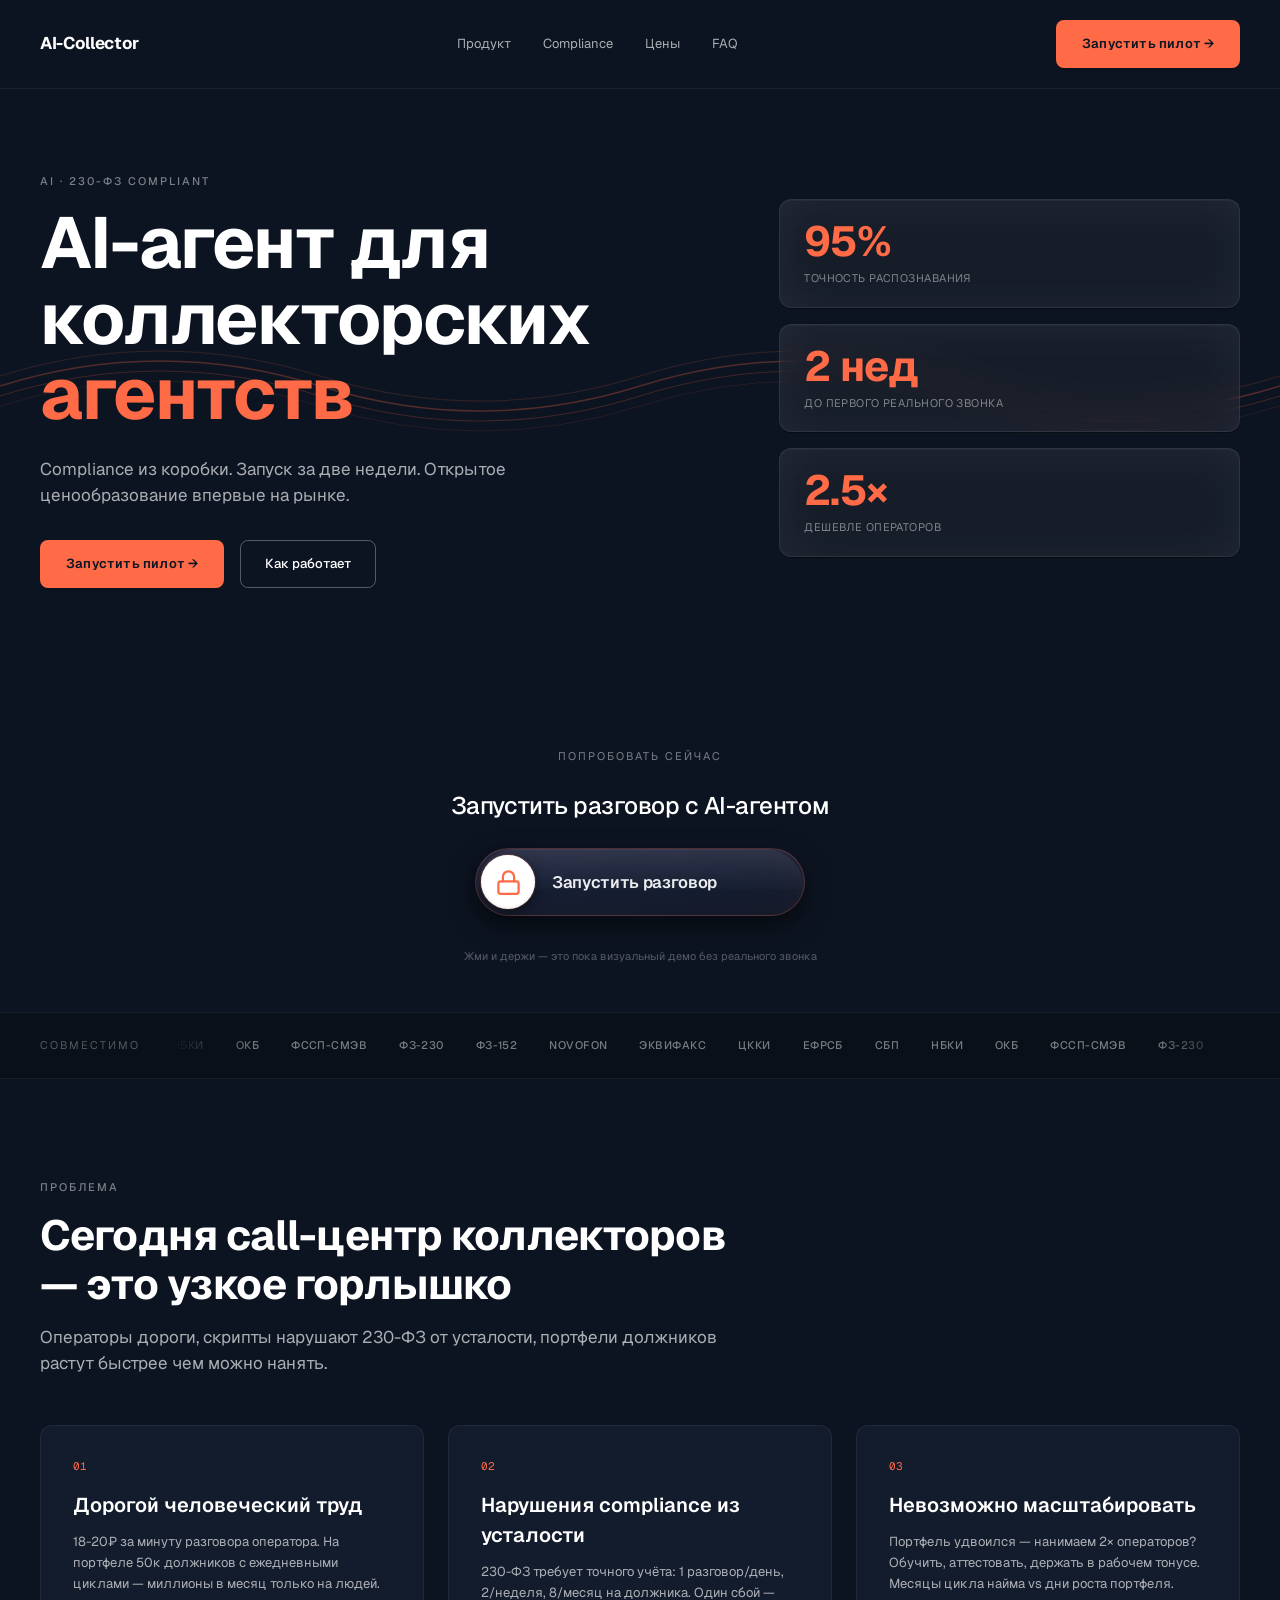
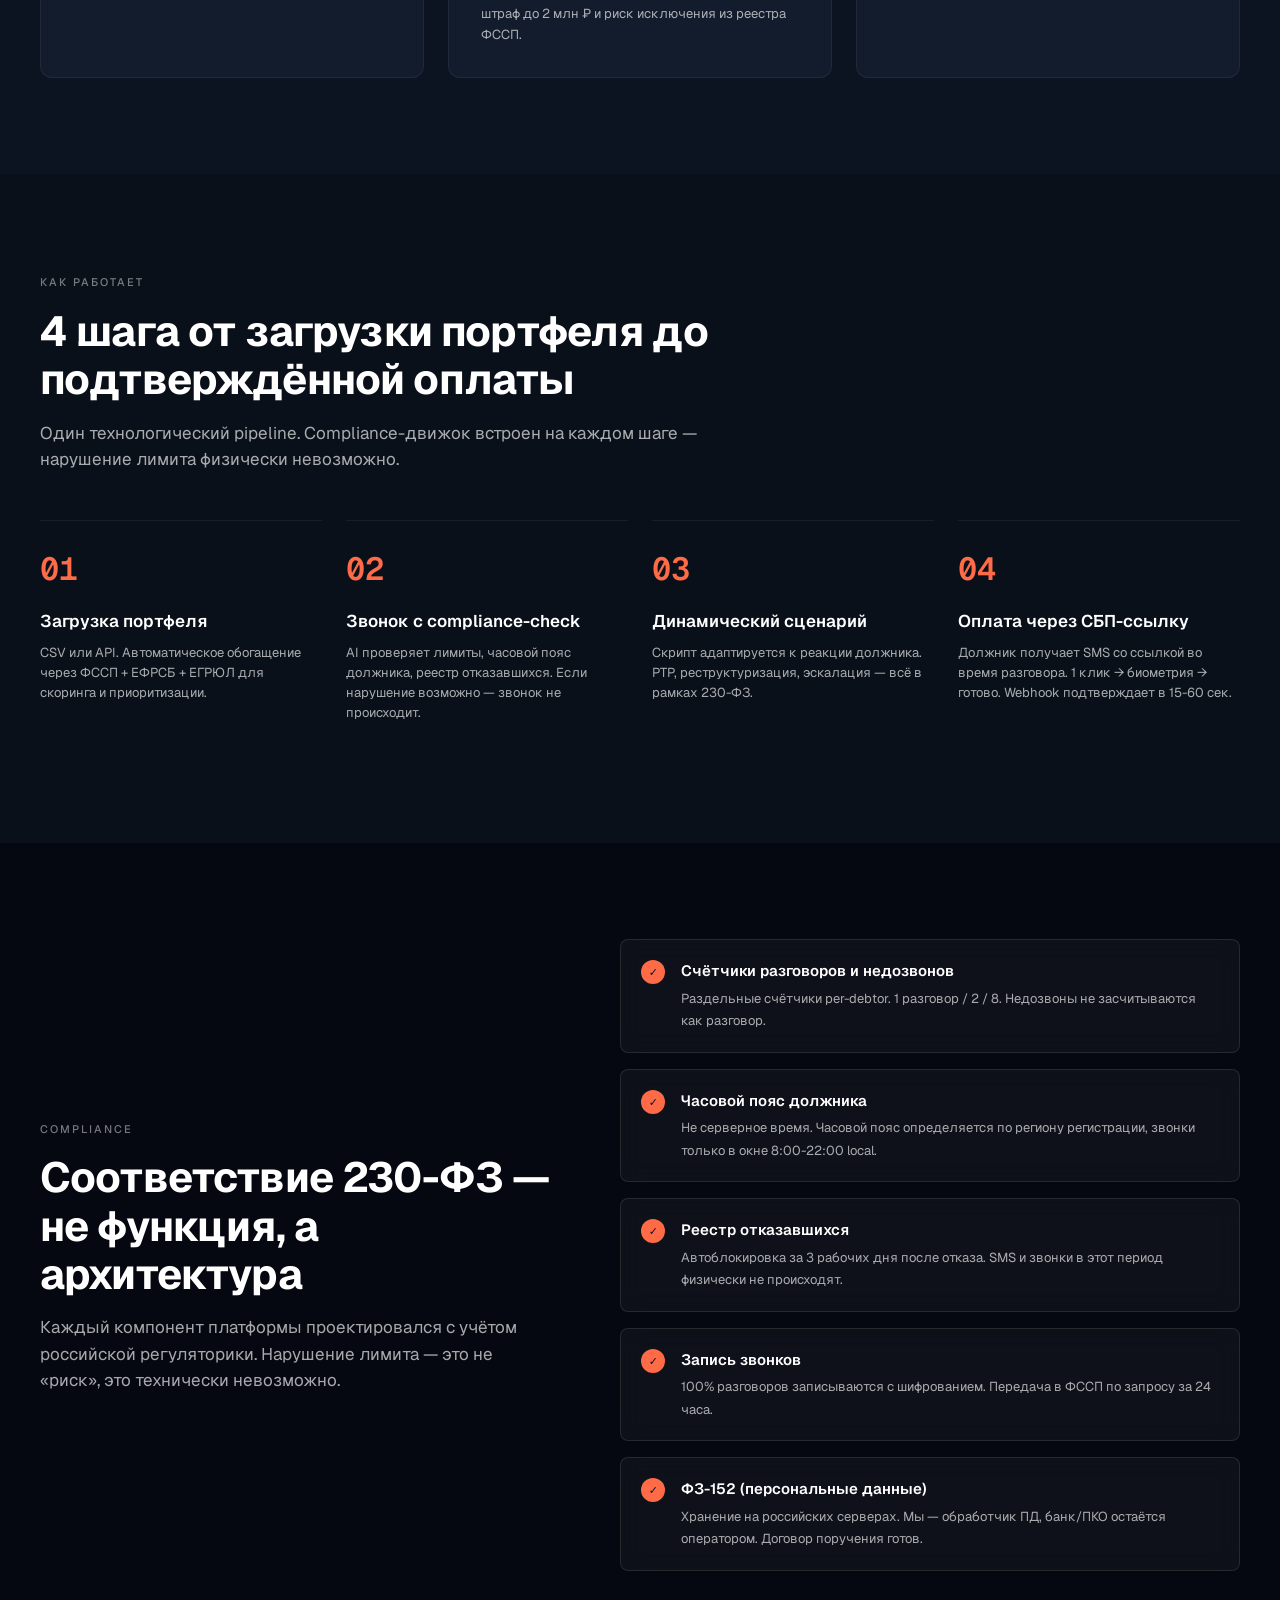
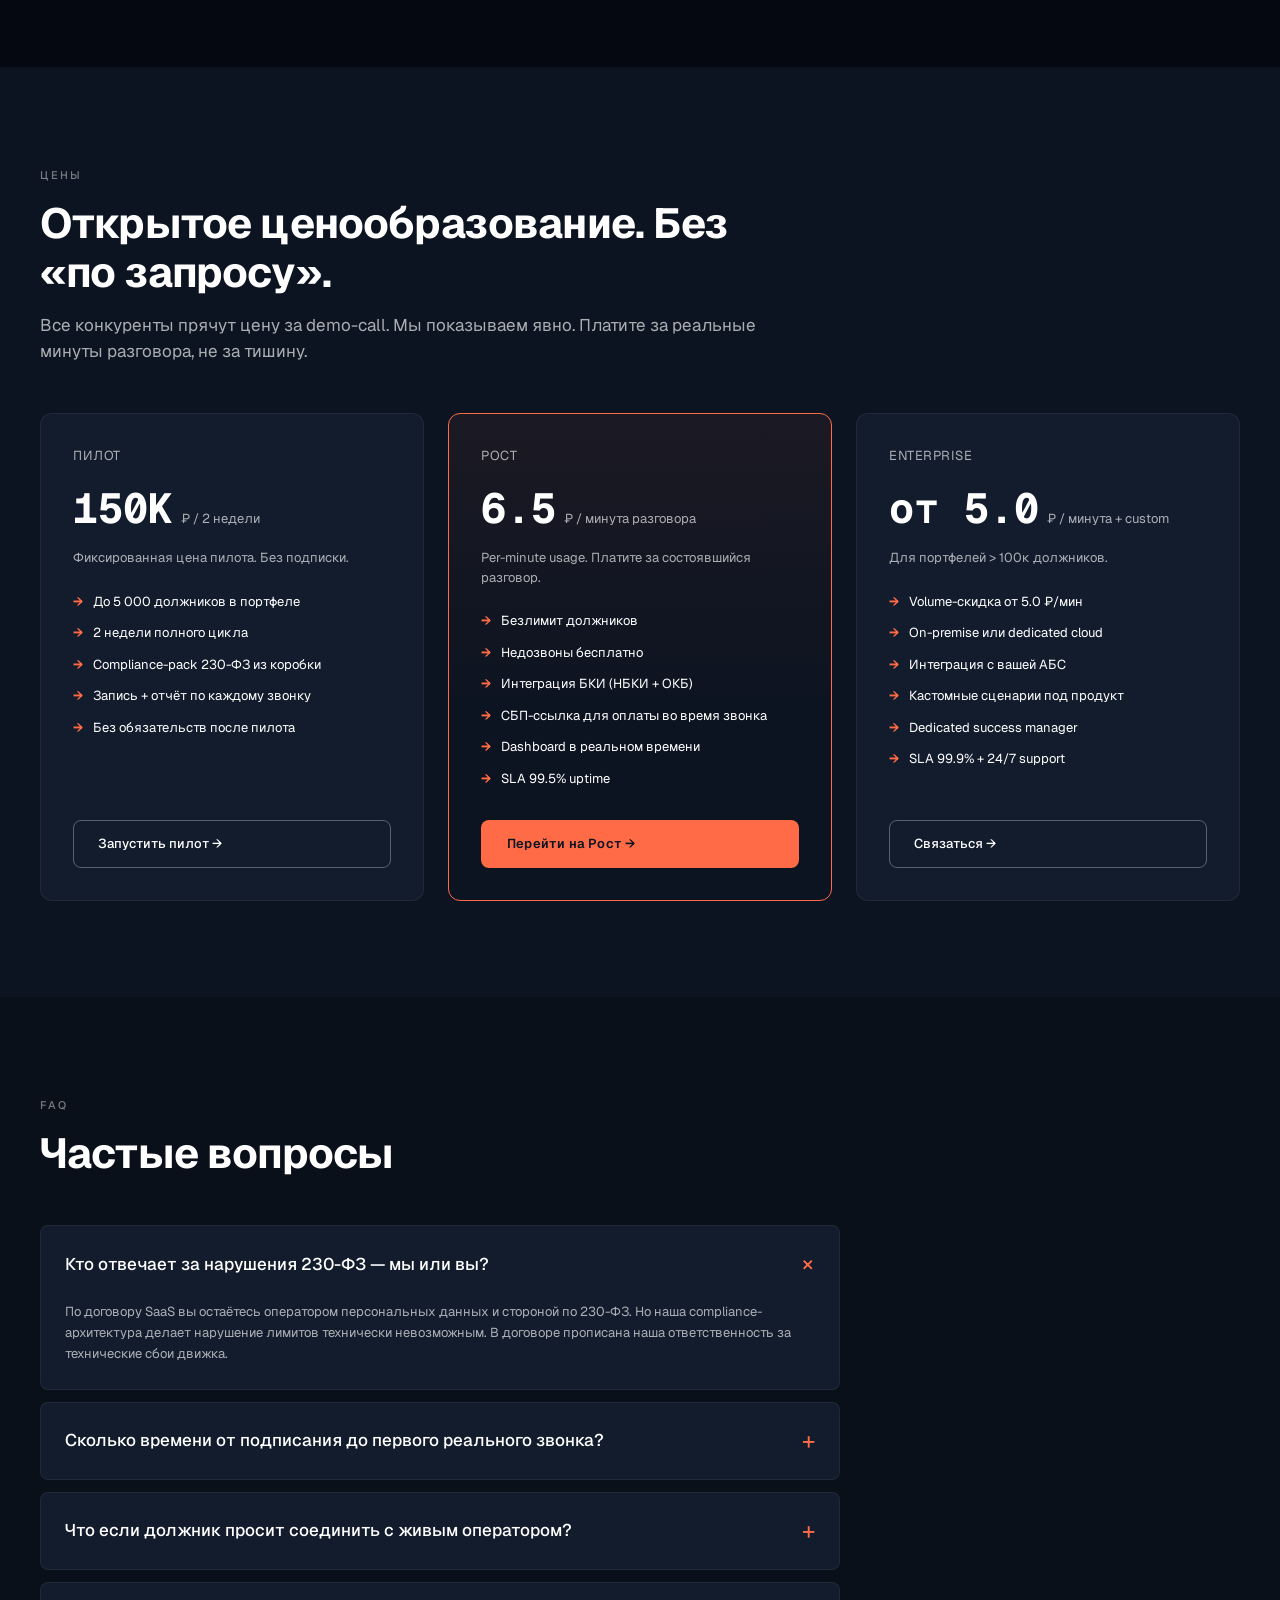
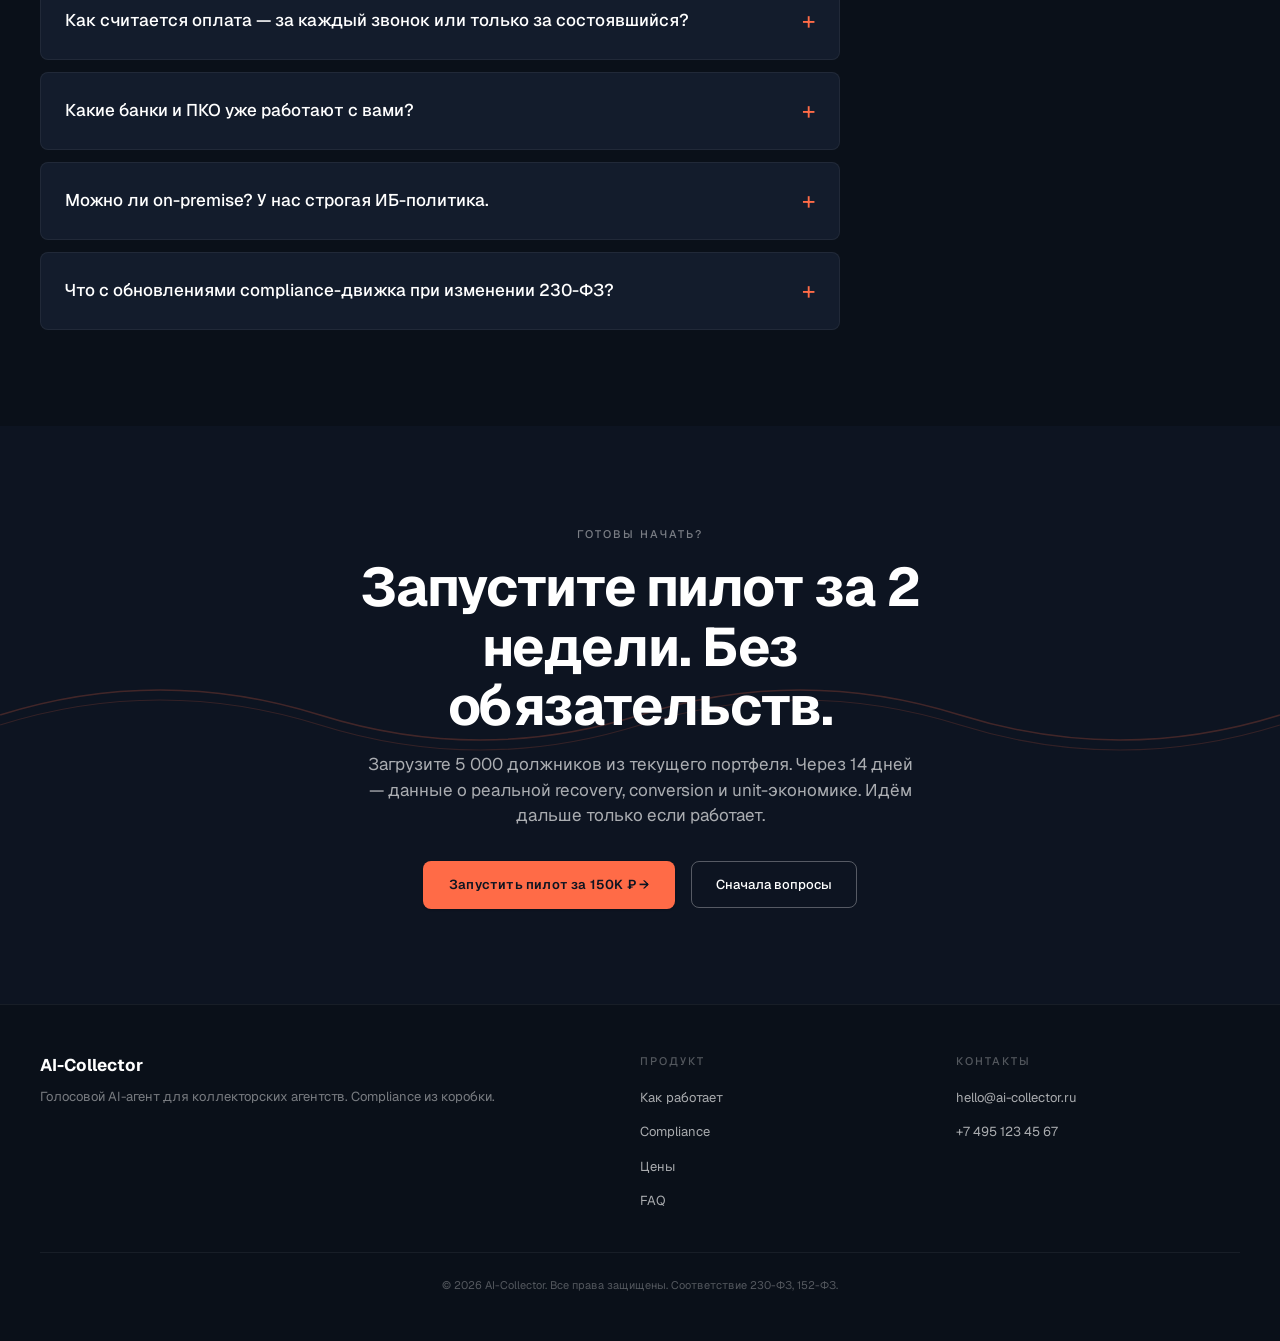
==== commit 8aba4e13: "feat(try-agent): adapt Uiverse swipe button to navy-coral + Geist + longer text Все 5 правок одним к" ====
--- a/index.html
+++ b/index.html
@@ -893,19 +893,22 @@
       margin-top: var(--space-2);
     }
 
-    /* From Uiverse.io by UserNameSekhar — оригинал без правок */
+    /* Uiverse Liquid Swipe — adapted to AI-Collector navy-coral */
     .liquid-container {
-      --button-width: 20em;
-      --button-height: 5em;
-      --handle-size: 4em;
-      --border-radius: 2.8em;
+      --button-width: 22em;
+      --button-height: 4.5em;
+      --handle-size: 3.6em;
+      --border-radius: 2.6em;
       --travel-distance: calc(var(--button-width) - var(--handle-size) - 0.8em);
-      --primary-color: #718096;
-      --success-color: #00c4ff;
-      --glass-bg: rgba(255, 255, 255, 0.4);
-      --text-color: #6a7fa4;
-      --handle-color: #ffffff;
-      font-family: Poppins, sans-serif;
+      --primary-color: #FF6B47;
+      --success-color: #FF6B47;
+      --success-deep: #E04E29;
+      --glass-bg: rgba(255, 255, 255, 0.04);
+      --text-color: rgba(255, 255, 255, 0.92);
+      --handle-color: #FFFFFF;
+      --button-bg-1: #1b2540;
+      --button-bg-2: #0f1828;
+      font-family: var(--font-sans);
       max-width: var(--button-width);
       max-height: 27.75em;
       perspective: 1000px;
@@ -922,13 +925,12 @@
     .button-bg {
       position: relative; width: 100%; height: 100%;
       border-radius: var(--border-radius);
-      background: linear-gradient(175deg, #d3e6ff 0%, #ffffff 100%);
-      border: 0.05em solid rgba(255, 255, 255, 0.9);
+      background: linear-gradient(175deg, var(--button-bg-1) 0%, var(--button-bg-2) 100%);
+      border: 1px solid rgba(255, 107, 71, 0.25);
       box-shadow:
-        0.4em 0.4em 0.6em rgba(163, 177, 198, 0.8),
-        -0.4em -0.4em 0.6em rgba(255, 255, 255, 0.311),
-        inset 0.1em 0.1em 0.1em rgba(255, 255, 255, 0.8),
-        inset -0.1em -0.1em 0.1em rgba(163, 177, 198, 0.5);
+        0 0.6em 1.6em rgba(0, 0, 0, 0.55),
+        inset 4px 4px 50px 0 rgba(255, 107, 71, 0.06),
+        inset 0 1px 0 0 rgba(255, 255, 255, 0.05);
       overflow: hidden;
       transition: all 0.6s cubic-bezier(0.23, 1, 0.32, 1), transform 0.4s ease;
       animation: gentle-float 4s ease-in-out infinite;
@@ -939,13 +941,13 @@
     }
     .glass-layer {
       position: absolute; top: 0; left: 0; right: 0; height: 60%;
-      background: linear-gradient(180deg, rgba(255,255,255,0.5) 0%, rgba(255,255,255,0.1) 100%);
+      background: linear-gradient(180deg, rgba(255,255,255,0.08) 0%, rgba(255,255,255,0.01) 100%);
       border-radius: var(--border-radius) var(--border-radius) 0 0;
       pointer-events: none;
     }
     .reflex-shine {
       position: absolute; top: 0; left: -100%; width: 100%; height: 100%;
-      background: linear-gradient(90deg, transparent 0%, rgba(255,255,255,0.6) 50%, transparent 100%);
+      background: linear-gradient(90deg, transparent 0%, rgba(255, 107, 71, 0.35) 50%, transparent 100%);
       transform: skewX(-25deg);
       transition: left 0.8s cubic-bezier(0.4, 0, 0.2, 1);
       pointer-events: none;
@@ -956,16 +958,16 @@
       position: absolute; width: 200%; height: 200%; left: -50%; top: -50%;
       border-radius: 45%; animation-play-state: paused;
     }
-    .wave-1 { background: radial-gradient(ellipse at center, rgba(255,255,255,0.4) 0%, transparent 70%); animation: wave-rotate 8s linear infinite; filter: blur(0.3em); }
-    .wave-2 { background: radial-gradient(ellipse at center, rgba(200,200,220,0.3) 0%, transparent 70%); animation: wave-rotate 12s linear infinite reverse; filter: blur(0.4em); }
-    .wave-3 { background: radial-gradient(ellipse at center, rgba(220,220,220,0.2) 0%, transparent 70%); animation: wave-rotate 15s linear infinite; filter: blur(0.5em); }
+    .wave-1 { background: radial-gradient(ellipse at center, rgba(255, 107, 71, 0.32) 0%, transparent 70%); animation: wave-rotate 8s linear infinite; filter: blur(0.3em); }
+    .wave-2 { background: radial-gradient(ellipse at center, rgba(255, 107, 71, 0.22) 0%, transparent 70%); animation: wave-rotate 12s linear infinite reverse; filter: blur(0.4em); }
+    .wave-3 { background: radial-gradient(ellipse at center, rgba(255, 107, 71, 0.15) 0%, transparent 70%); animation: wave-rotate 15s linear infinite; filter: blur(0.5em); }
     @keyframes wave-rotate { 0% { transform: rotate(0deg);} 100% { transform: rotate(360deg);} }
     .liquid-button:hover .liquid-waves { opacity: 1; }
     .liquid-button:hover .wave { animation-play-state: running; }
     .bubble-system { position: absolute; inset: 0; pointer-events: none; overflow: hidden; }
     .bubble {
       position: absolute; border-radius: 50%;
-      background: radial-gradient(circle at 30% 30%, rgba(255,255,255,0.8), rgba(255,255,255,0.3));
+      background: radial-gradient(circle at 30% 30%, rgba(255, 107, 71, 0.7), rgba(255, 107, 71, 0.2));
       opacity: 0;
       animation: bubble-rise var(--duration, 3s) ease-in-out infinite var(--delay, 0s);
       animation-play-state: paused;
@@ -984,10 +986,11 @@
     .liquid-button:hover .bubble { animation-play-state: running; }
     .text-content { position: absolute; inset: 0; display: flex; align-items: center; justify-content: center; pointer-events: none; }
     .text-initial, .text-confirmed {
-      position: absolute; font-weight: 600; font-size: 1.4em; left: 94px;
+      position: absolute; font-weight: 600; font-size: 1.1em; left: 4.6em;
       color: var(--text-color);
-      text-shadow: 0 0.1em 0.3em rgba(255, 255, 255, 0.8);
+      letter-spacing: var(--ls-tight);
       transition: all 0.8s cubic-bezier(0.23, 1, 0.32, 1);
+      white-space: nowrap;
     }
     .text-confirmed { opacity: 0; transform: translateY(1em) scale(0.9); color: var(--success-color); }
     .char { display: inline-block; transition: all 0.8s cubic-bezier(0.4, 0, 0.2, 1); transition-delay: calc(var(--i) * 0.05s); }
@@ -1001,15 +1004,16 @@
       width: var(--handle-size); height: var(--handle-size);
       background: var(--handle-color); border-radius: 50%;
       box-shadow:
-        0 0.3em 1em rgba(0, 0, 0, 0.2),
-        inset 0 0.1em 0.3em rgba(255, 255, 255, 0.8),
-        inset 0 -0.1em 0.2em rgba(0, 0, 0, 0.1);
+        0 0.3em 1em rgba(0, 0, 0, 0.5),
+        0 0 0 1px rgba(255, 107, 71, 0.25),
+        inset 0 0.1em 0.3em rgba(255, 255, 255, 0.9),
+        inset 0 -0.1em 0.2em rgba(0, 0, 0, 0.08);
       display: flex; align-items: center; justify-content: center; z-index: 10;
       transition: all 0.8s cubic-bezier(0.23, 1, 0.32, 1);
     }
     .handle-glow {
       position: absolute; inset: 0; border-radius: 50%;
-      background: radial-gradient(circle, rgba(100, 110, 200, 0.4), transparent 70%);
+      background: radial-gradient(circle, rgba(255, 107, 71, 0.55), transparent 70%);
       opacity: 0; transition: opacity 0.4s ease;
     }
     .icon-lock, .icon-unlock {
@@ -1036,14 +1040,18 @@
     .ripple { position: absolute; inset: 0; border: 0.1em solid var(--success-color); border-radius: 50%; opacity: 0; transform: scale(0); }
     .liquid-input:checked + .liquid-button .swipe-handle {
       transform: translateY(-50%) translateX(var(--travel-distance));
-      background: linear-gradient(135deg, var(--success-color), #32cdc0);
+      background: linear-gradient(135deg, var(--success-color), var(--success-deep));
+      box-shadow:
+        0 0.3em 1.2em rgba(255, 107, 71, 0.55),
+        inset 0 0.1em 0.3em rgba(255, 255, 255, 0.4),
+        inset 0 -0.1em 0.2em rgba(0, 0, 0, 0.15);
     }
     .liquid-input:checked + .liquid-button .icon-lock { opacity: 0; transform: scale(0.8); }
     .liquid-input:checked + .liquid-button .icon-unlock { opacity: 1; transform: scale(1.1); color: #fff; }
     .liquid-input:checked + .liquid-button .text-initial { opacity: 0; transform: translateY(-1em) scale(1.1); }
     .liquid-input:checked + .liquid-button .text-confirmed {
       opacity: 1; transform: translateY(0) scale(1); color: #ffffff;
-      text-shadow: 0 0.1em 0.4em rgba(0, 0, 0, 0.25);
+      text-shadow: 0 0.1em 0.4em rgba(0, 0, 0, 0.35);
     }
     .liquid-input:checked + .liquid-button .text-confirmed .char {
       animation: char-celebrate 0.8s cubic-bezier(0.4, 0, 0.2, 1) forwards;
@@ -1073,13 +1081,13 @@
       100% { opacity: 0; transform: scale(2); }
     }
     .liquid-input:checked + .liquid-button .button-bg {
-      background: linear-gradient(135deg, var(--success-color) 0%, #32cdc3 100%);
+      background: linear-gradient(135deg, var(--success-color) 0%, var(--success-deep) 100%);
       box-shadow:
-        0 0.5em 2em rgba(0, 218, 242, 0.4),
-        inset 0 0.1em 0.3em rgba(255, 255, 255, 0.5),
-        inset 0 -0.1em 0.2em rgba(0, 0, 0, 0.1);
-    }
-    .liquid-button:focus-visible { outline: 0.15em solid #718096; outline-offset: 0.2em; }
+        0 0.5em 2em rgba(255, 107, 71, 0.45),
+        inset 0 0.1em 0.3em rgba(255, 255, 255, 0.3),
+        inset 0 -0.1em 0.2em rgba(0, 0, 0, 0.15);
+    }
+    .liquid-button:focus-visible { outline: 0.15em solid var(--accent); outline-offset: 0.25em; }
     @media (pointer: coarse) {
       .liquid-button:hover .reflex-shine { left: -100%; }
       .liquid-button:hover .liquid-waves { opacity: 0.5; }
@@ -1167,10 +1175,10 @@
           </div>
           <div class="text-content">
             <span class="text-initial">
-              <span class="char" style="--i:0">З</span><span class="char" style="--i:1">а</span><span class="char" style="--i:2">п</span><span class="char" style="--i:3">у</span><span class="char" style="--i:4">с</span><span class="char" style="--i:5">т</span><span class="char" style="--i:6">и</span><span class="char" style="--i:7">т</span><span class="char" style="--i:8">ь</span>
+              <span class="char" style="--i:0">З</span><span class="char" style="--i:1">а</span><span class="char" style="--i:2">п</span><span class="char" style="--i:3">у</span><span class="char" style="--i:4">с</span><span class="char" style="--i:5">т</span><span class="char" style="--i:6">и</span><span class="char" style="--i:7">т</span><span class="char" style="--i:8">ь&nbsp;</span><span class="char" style="--i:9">р</span><span class="char" style="--i:10">а</span><span class="char" style="--i:11">з</span><span class="char" style="--i:12">г</span><span class="char" style="--i:13">о</span><span class="char" style="--i:14">в</span><span class="char" style="--i:15">о</span><span class="char" style="--i:16">р</span>
             </span>
             <span class="text-confirmed">
-              <span class="char" style="--i:0">С</span><span class="char" style="--i:1">о</span><span class="char" style="--i:2">е</span><span class="char" style="--i:3">д</span><span class="char" style="--i:4">и</span><span class="char" style="--i:5">н</span><span class="char" style="--i:6">я</span><span class="char" style="--i:7">ю</span><span class="char" style="--i:8">.</span><span class="char" style="--i:9">.</span><span class="char" style="--i:10">.</span>
+              <span class="char" style="--i:0">С</span><span class="char" style="--i:1">о</span><span class="char" style="--i:2">е</span><span class="char" style="--i:3">д</span><span class="char" style="--i:4">и</span><span class="char" style="--i:5">н</span><span class="char" style="--i:6">я</span><span class="char" style="--i:7">е</span><span class="char" style="--i:8">м</span><span class="char" style="--i:9">с</span><span class="char" style="--i:10">я</span><span class="char" style="--i:11">.</span><span class="char" style="--i:12">.</span><span class="char" style="--i:13">.</span>
             </span>
           </div>
         </div>
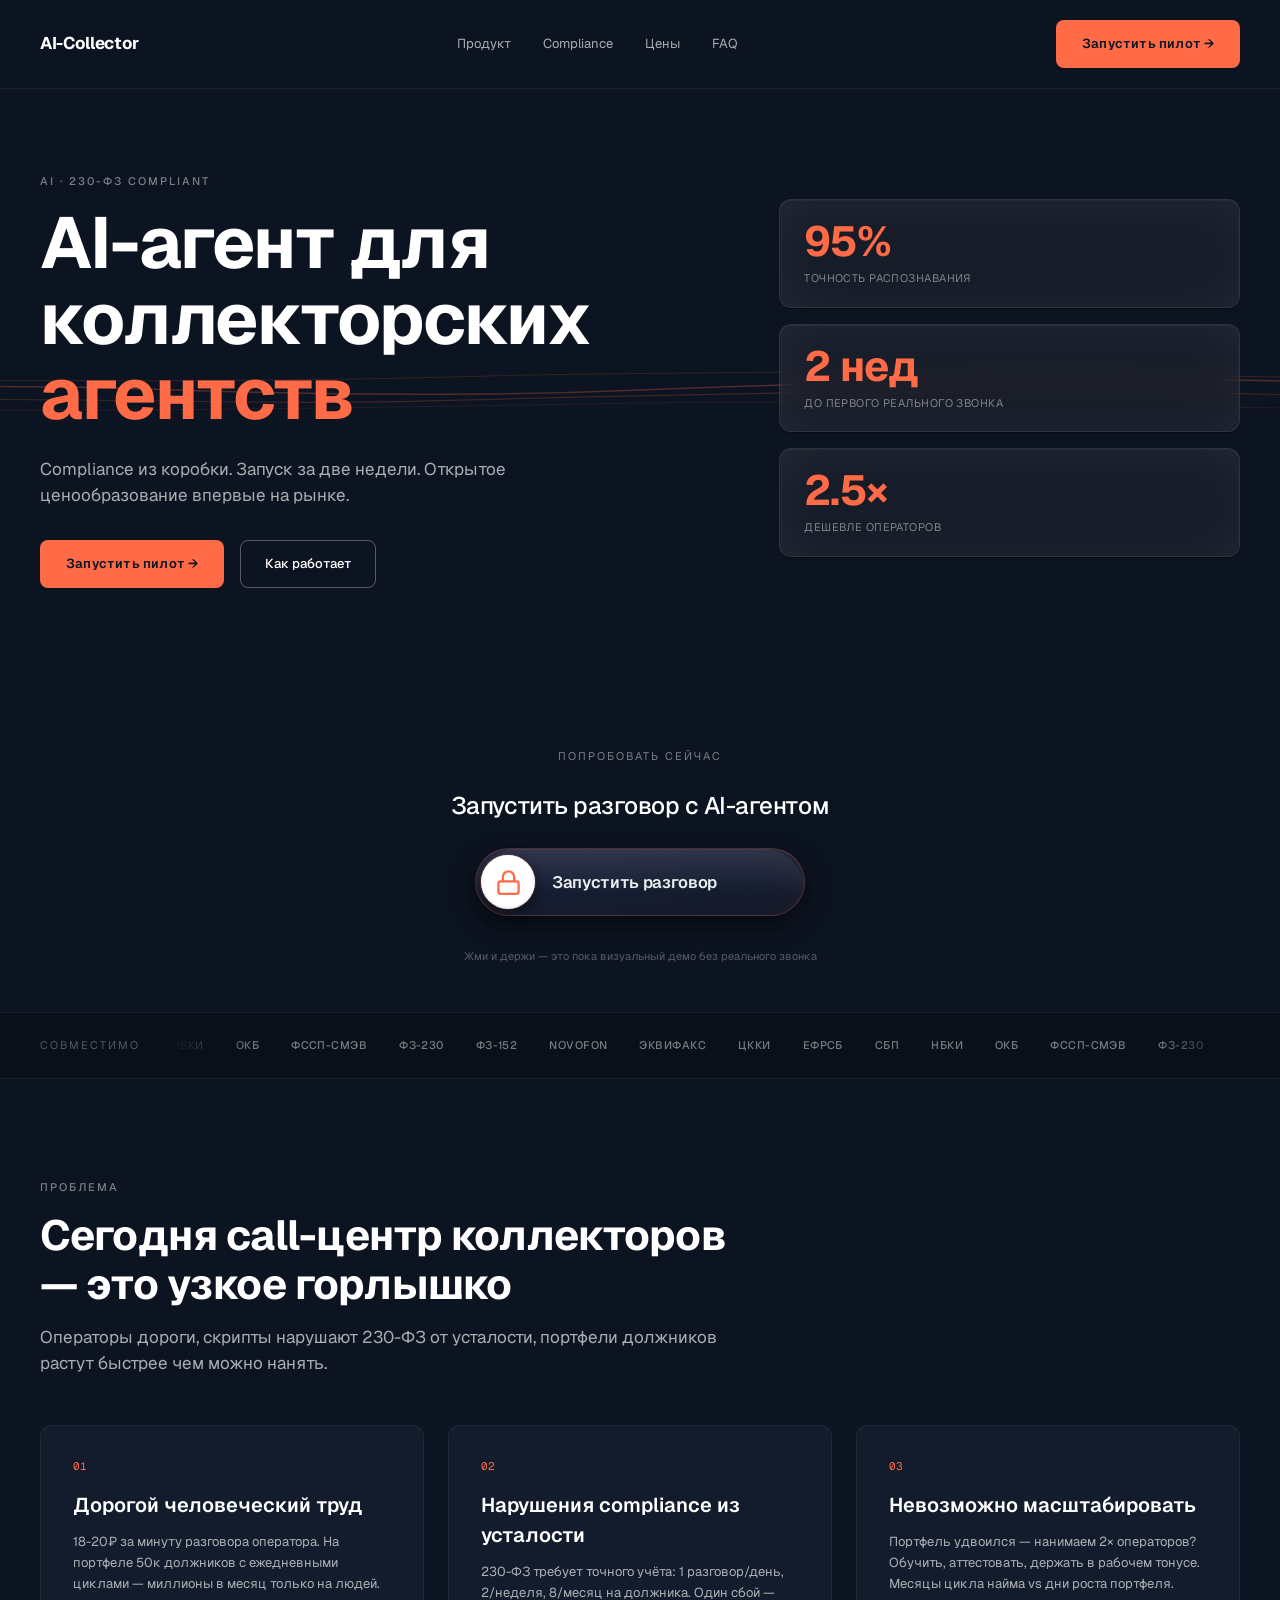
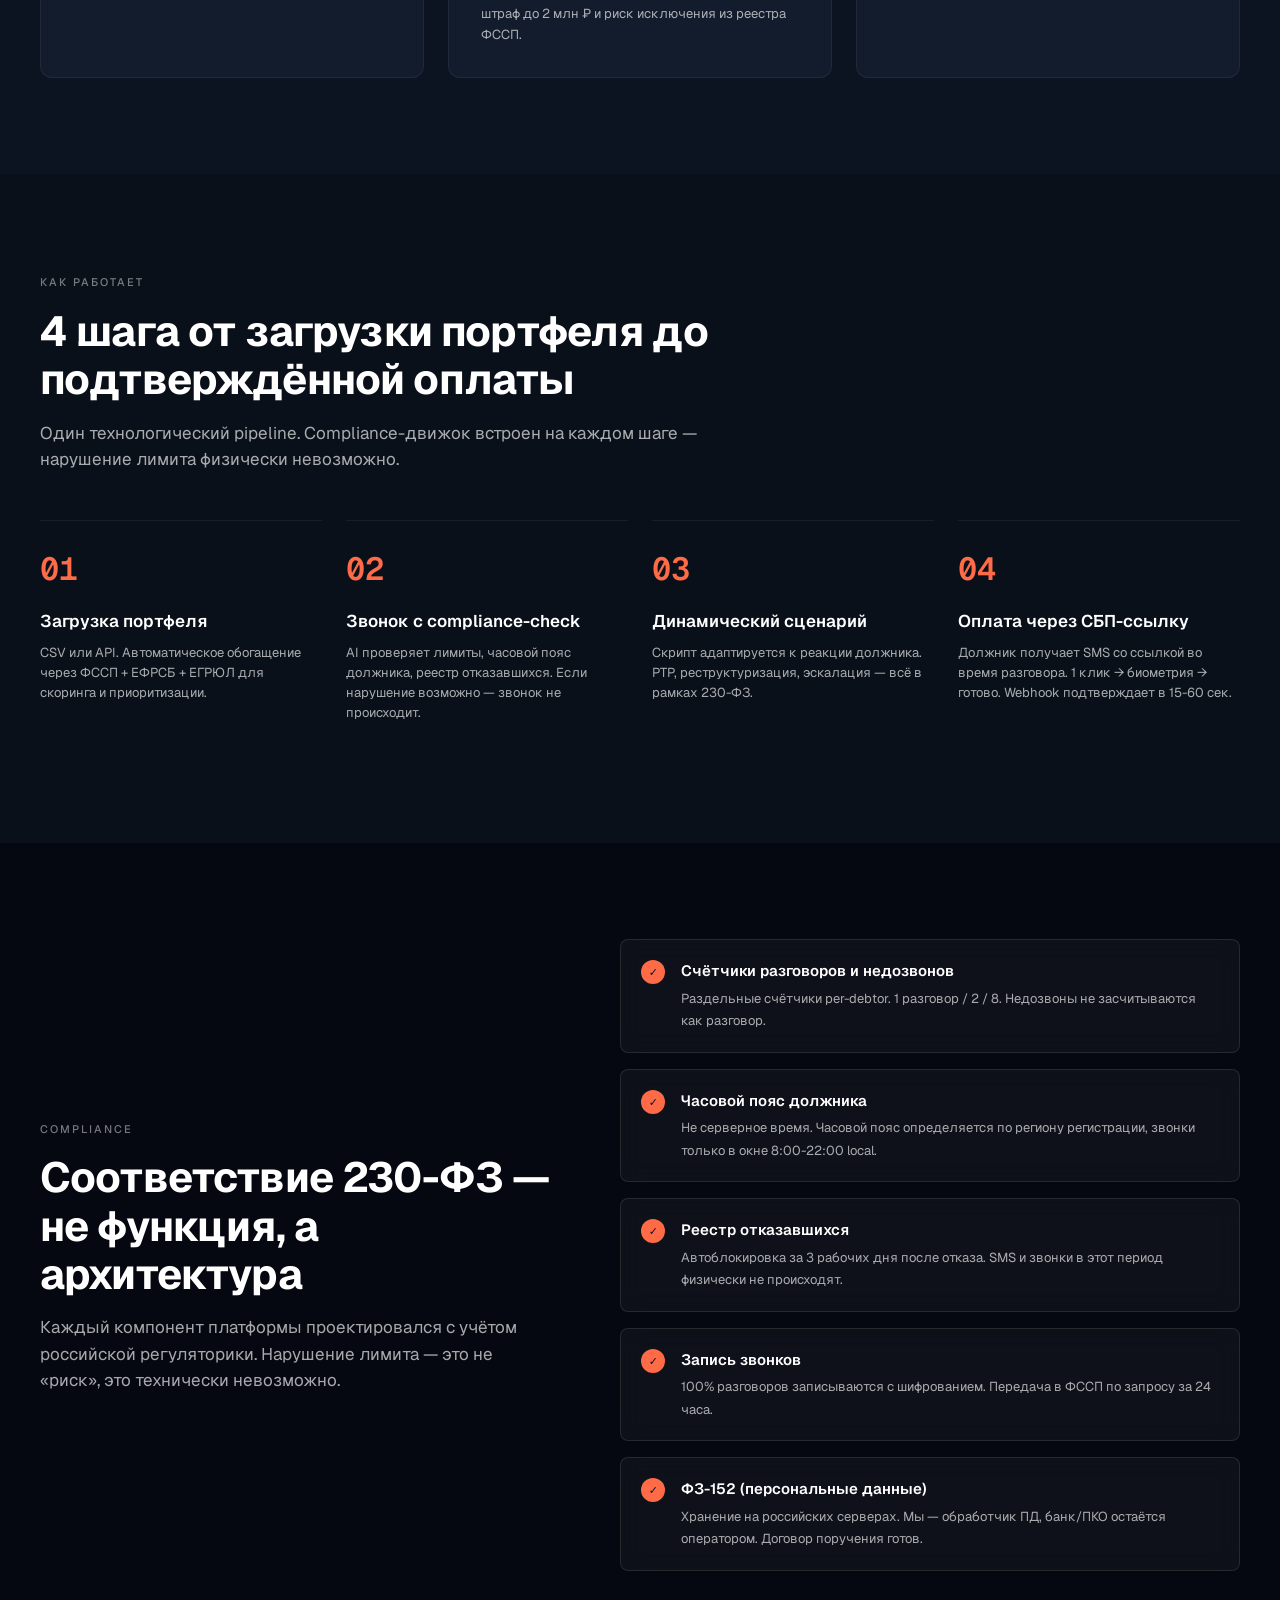
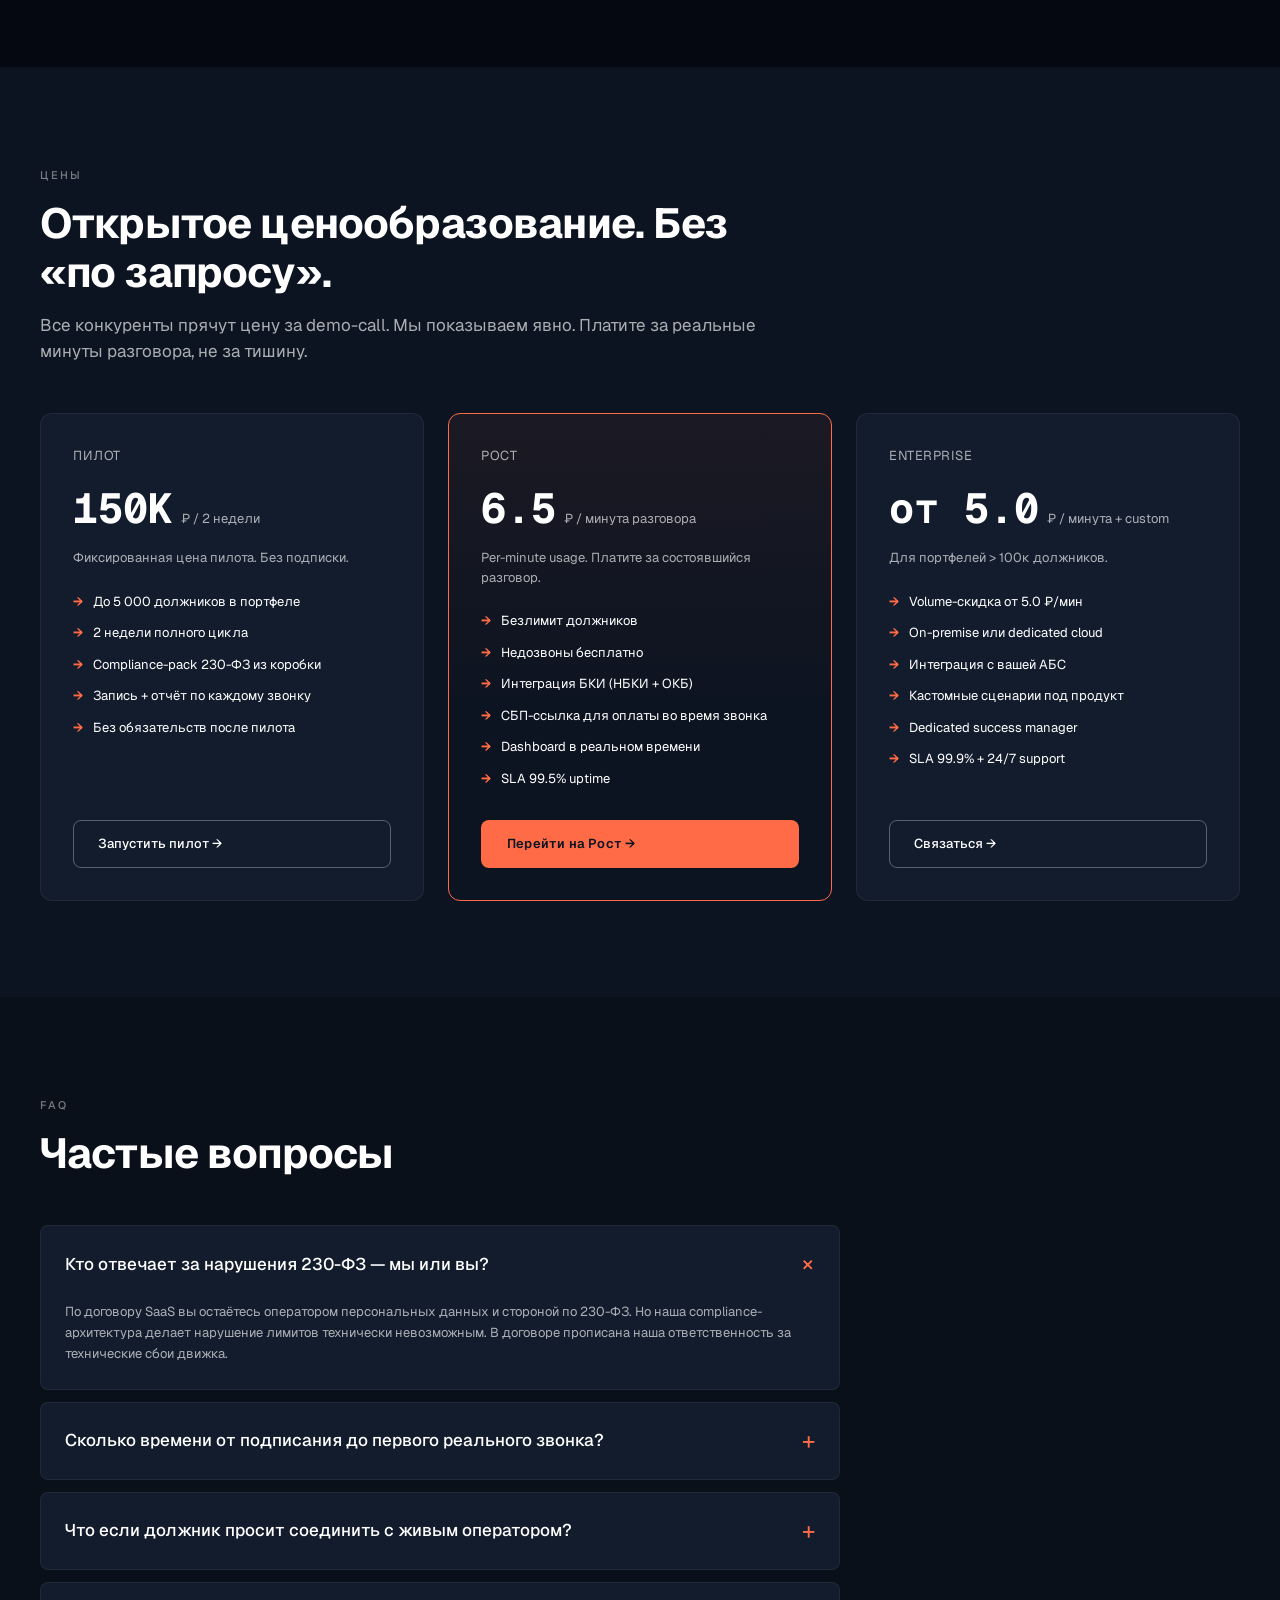
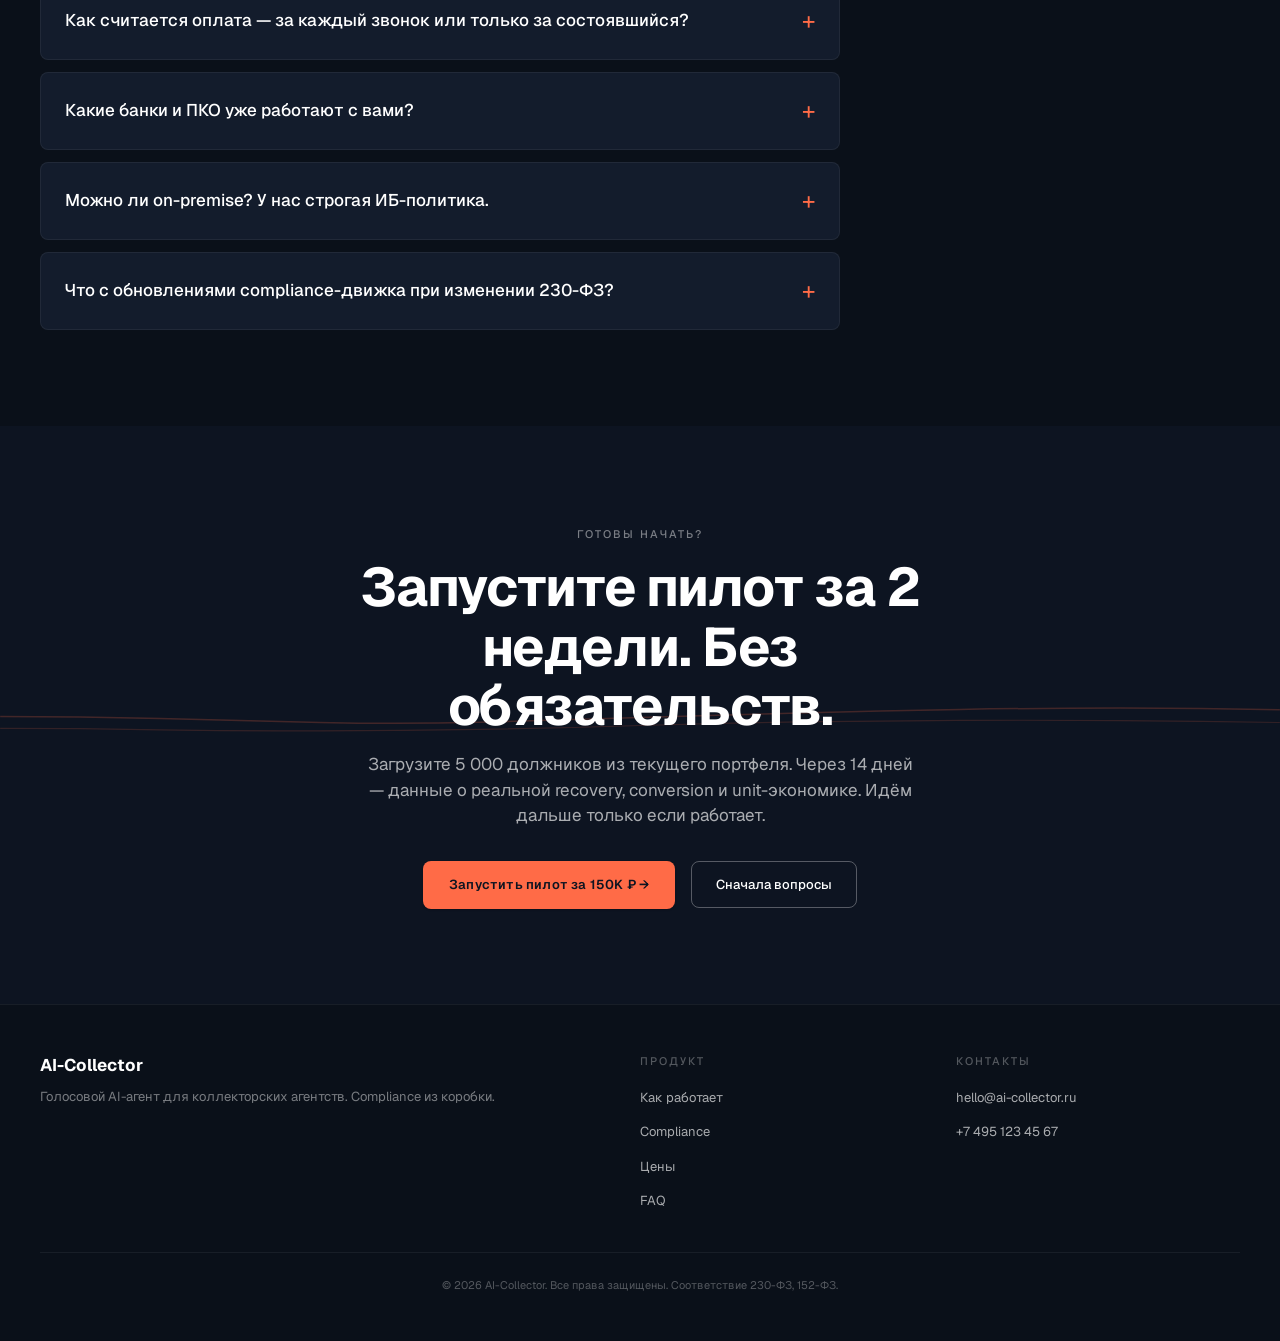
==== commit 4ad2861a: "feat(animation): reactive voice-wave — idle = gentle, active = AI talking Voice-wave SVG paths now J" ====
--- a/index.html
+++ b/index.html
@@ -235,11 +235,19 @@
     .voice-wave path {
       animation: wave-breath ease-in-out infinite;
       will-change: opacity;
+      transition: stroke-width 0.8s cubic-bezier(0.4, 0, 0.2, 1);
     }
     .voice-wave path:nth-child(1) { --wave-min: 0.18; --wave-max: 0.42; animation-duration: 3.2s; animation-delay: 0s;    }
     .voice-wave path:nth-child(2) { --wave-min: 0.12; --wave-max: 0.30; animation-duration: 2.8s; animation-delay: -0.5s; }
     .voice-wave path:nth-child(3) { --wave-min: 0.10; --wave-max: 0.24; animation-duration: 3.6s; animation-delay: -1.0s; }
     .voice-wave path:nth-child(4) { --wave-min: 0.08; --wave-max: 0.20; animation-duration: 4.0s; animation-delay: -1.5s; }
+
+    /* Active state: AI talks → waves get louder, brighter, faster */
+    .voice-wave.active path { stroke-width: 2.2; }
+    .voice-wave.active path:nth-child(1) { --wave-min: 0.55; --wave-max: 0.85; animation-duration: 0.8s; }
+    .voice-wave.active path:nth-child(2) { --wave-min: 0.40; --wave-max: 0.70; animation-duration: 0.7s; }
+    .voice-wave.active path:nth-child(3) { --wave-min: 0.30; --wave-max: 0.55; animation-duration: 0.9s; }
+    .voice-wave.active path:nth-child(4) { --wave-min: 0.22; --wave-max: 0.42; animation-duration: 0.6s; }
 
     @media (prefers-reduced-motion: reduce) {
       .voice-wave path { animation: none; }
@@ -1524,5 +1532,109 @@
       document.querySelectorAll('.reveal').forEach(el => observer.observe(el));
     })();
   </script>
+
+  <script>
+    /* ============================================
+       Reactive voice-wave: idle = gentle, active = AI talking
+       Triggered by #liquid-swipe (try-agent section).
+       Auto-deactivates after 9s, like AI finished talking.
+       ============================================ */
+    (function() {
+      const swipeInput = document.getElementById('liquid-swipe');
+      const waves = document.querySelectorAll('.voice-wave');
+      if (!swipeInput || waves.length === 0) return;
+
+      const reduceMotion = window.matchMedia('(prefers-reduced-motion: reduce)');
+
+      // Base config matches HTML SVG path baseY positions
+      const PATHS_CONFIG = [
+        { baseY: 100, idleAmp: 8,  activeAmp: 38, speed: 1.10 },
+        { baseY: 110, idleAmp: 6,  activeAmp: 30, speed: 0.90 },
+        { baseY: 90,  idleAmp: 5,  activeAmp: 24, speed: 1.30 },
+        { baseY: 120, idleAmp: 4,  activeAmp: 20, speed: 0.75 },
+      ];
+
+      let currentAmp = 0;   // 0..1 mix between idle and active amplitude
+      let targetAmp = 0;
+      let phase = 0;
+      let rafId = null;
+      let autoOffTimer = null;
+      const SETTLE_EPS = 0.005;
+
+      function makePath(baseY, amp, phaseOffset) {
+        const steps = 8;
+        const pts = [];
+        for (let i = 0; i <= steps; i++) {
+          const x = (i / steps) * 1200;
+          const wave = Math.sin(phaseOffset + i * 0.7) * amp;
+          const jitter = (Math.random() - 0.5) * amp * 0.35;
+          pts.push([x, baseY + wave + jitter]);
+        }
+        // Smooth via cubic Bezier through midpoints
+        let d = `M${pts[0][0].toFixed(1)},${pts[0][1].toFixed(1)}`;
+        for (let i = 0; i < pts.length - 1; i++) {
+          const p1 = pts[i];
+          const p2 = pts[i + 1];
+          const cpX = (p1[0] + p2[0]) / 2;
+          d += ` Q${cpX.toFixed(1)},${p1[1].toFixed(1)} ${p2[0].toFixed(1)},${((p1[1] + p2[1]) / 2).toFixed(1)}`;
+        }
+        return d;
+      }
+
+      function tick() {
+        const ease = targetAmp > currentAmp ? 0.08 : 0.04; // ramp-up faster than ramp-down
+        currentAmp += (targetAmp - currentAmp) * ease;
+        phase += 0.18 * (1 + currentAmp * 1.5);
+
+        waves.forEach(svg => {
+          const paths = svg.querySelectorAll('path');
+          paths.forEach((path, i) => {
+            const cfg = PATHS_CONFIG[i] || PATHS_CONFIG[0];
+            const amp = cfg.idleAmp + (cfg.activeAmp - cfg.idleAmp) * currentAmp;
+            path.setAttribute('d', makePath(cfg.baseY, amp, phase * cfg.speed + i * 0.5));
+          });
+        });
+
+        // Stop loop only when fully settled at idle
+        if (Math.abs(currentAmp - targetAmp) < SETTLE_EPS && targetAmp === 0) {
+          currentAmp = 0;
+          rafId = null;
+          return;
+        }
+        rafId = requestAnimationFrame(tick);
+      }
+
+      function start() {
+        if (rafId === null) {
+          rafId = requestAnimationFrame(tick);
+        }
+      }
+
+      function setActive(active) {
+        targetAmp = active ? 1 : 0;
+        waves.forEach(svg => svg.classList.toggle('active', active));
+        start();
+      }
+
+      swipeInput.addEventListener('change', () => {
+        clearTimeout(autoOffTimer);
+        if (reduceMotion.matches) return;
+
+        if (swipeInput.checked) {
+          setActive(true);
+          // AI finishes talking → wave returns to idle, handle slides back
+          autoOffTimer = setTimeout(() => {
+            swipeInput.checked = false;
+            swipeInput.dispatchEvent(new Event('change'));
+          }, 9000);
+        } else {
+          setActive(false);
+        }
+      });
+
+      // Kick off idle animation on load (so static SVG d gets replaced smoothly)
+      if (!reduceMotion.matches) start();
+    })();
+  </script>
 </body>
 </html>
